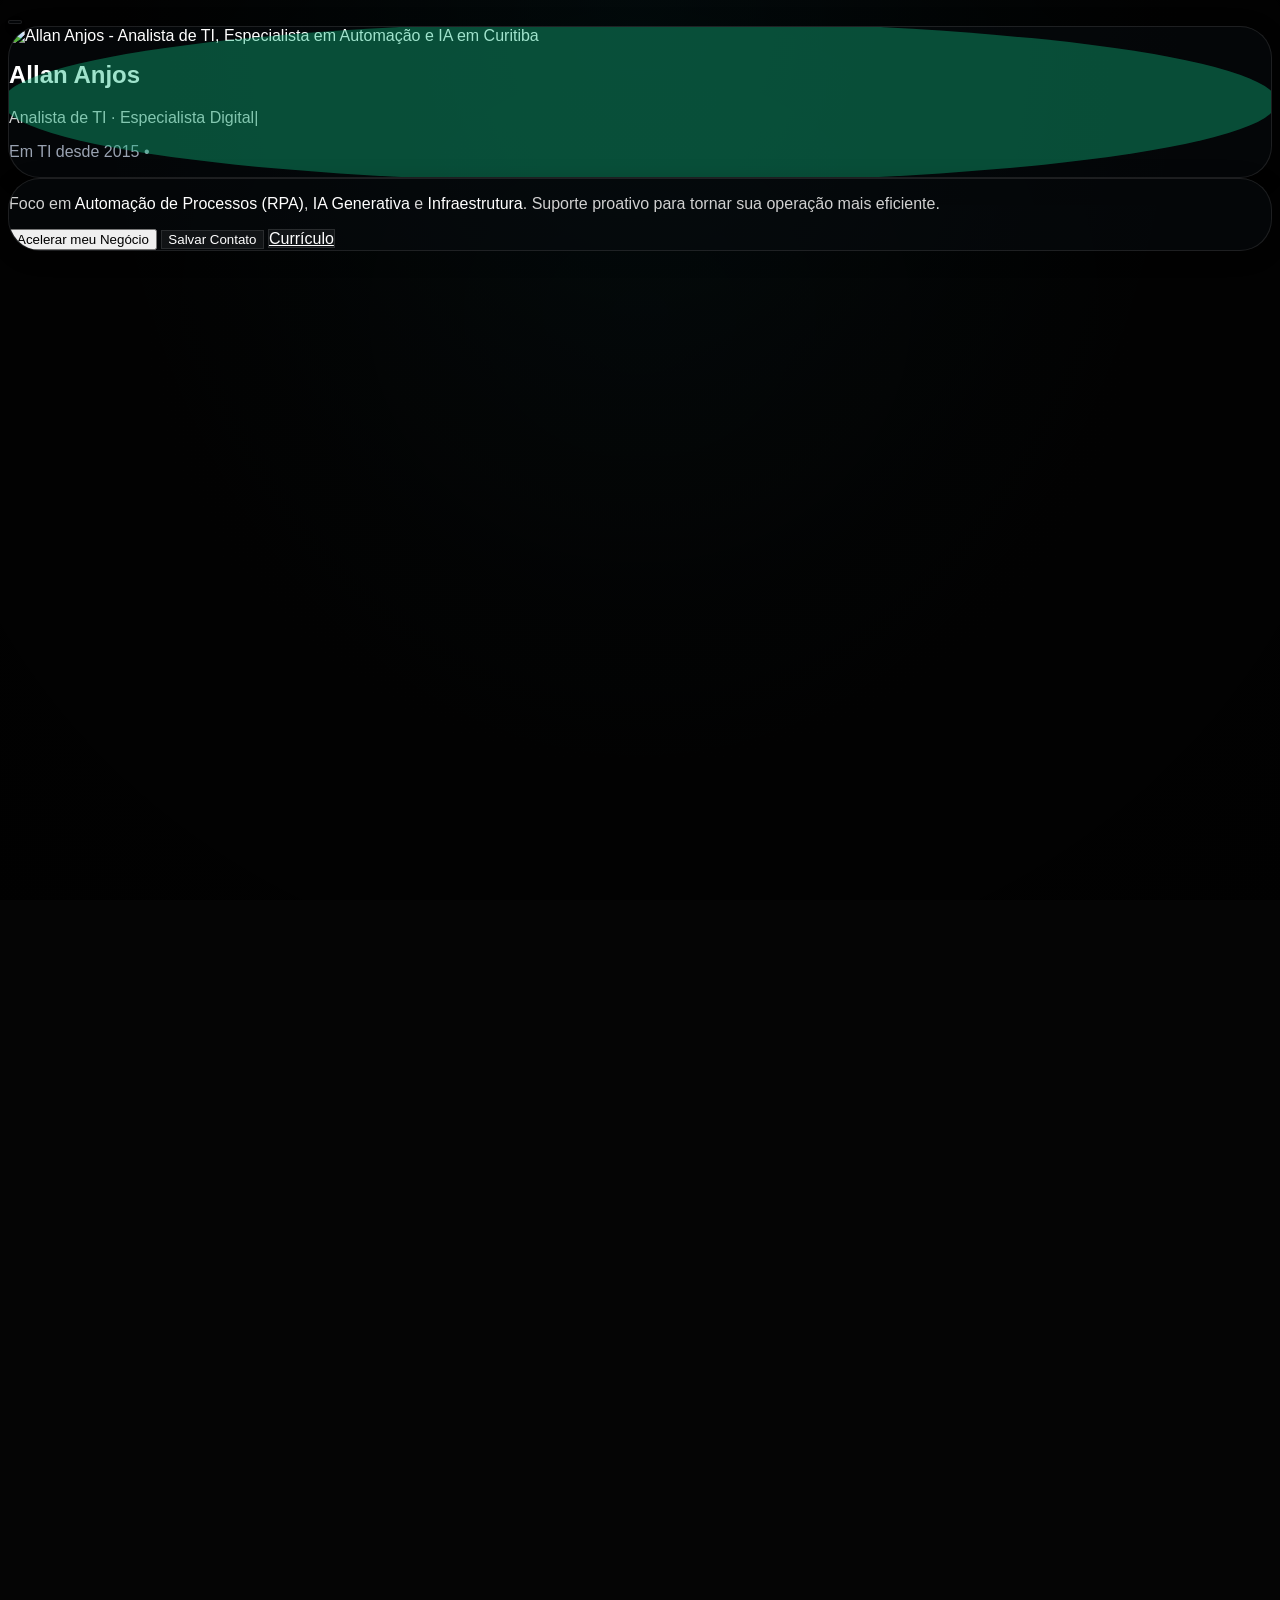
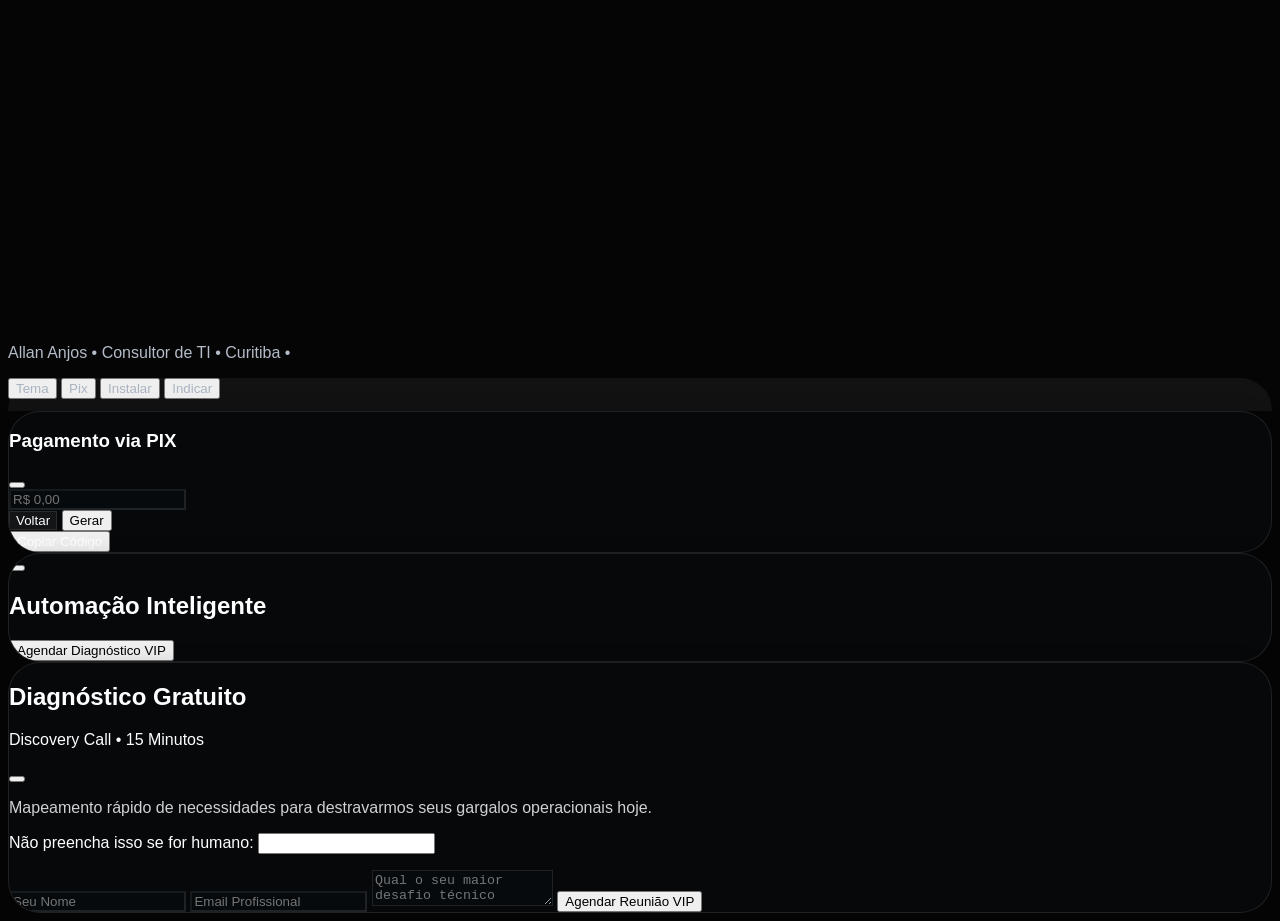
==== index.html @ 34adfe34 "Add files via upload" ====
<!DOCTYPE html>
<html lang="pt-BR">

<head>
    <meta charset="utf-8" />
    <meta name="viewport" content="width=device-width, initial-scale=1.0, maximum-scale=1.0, user-scalable=no, viewport-fit=cover" />
    <meta name="description" content="Allan Anjos, Analista de TI e Especialista em Automação de Processos (RPA), IA Generativa e Infraestrutura em Curitiba e São José dos Pinhais. Ajudo empresas a eliminarem gargalos operacionais e reduzirem custos com robôs e processos inteligentes. Atendimento na região e remoto para todo o Brasil.">
    <meta name="author" content="Allan Anjos">
    <meta name="keywords" content="Allan Anjos, Allan Anjos TI, Allan Anjos Curitiba, Allan Anjos Automação, Allan Anjos n8n, Analista de TI Curitiba, Consultor de Automação, Especialista em Automação, Especialista n8n, n8n Brasil, Automação de Processos, RPA, Make, Inteligência Artificial, Agentes de IA, ChatGPT para empresas, Consultoria TI Curitiba, TI São José dos Pinhais, Automação Curitiba e Região, Integração de APIs, Freelancer Automação, Suporte Técnico Curitiba, Helpdesk Curitiba, Cibersegurança Curitiba">
    <meta name="robots" content="index, follow, max-image-preview:large, max-snippet:-1">
    <link rel="canonical" href="https://allananjos.dev.br/">

    <!-- Schema Markup (unificado via @graph) para o Google entender exatamente quem você é, com todas as variações do nome -->
    <script type="application/ld+json">
    {
      "@context": "https://schema.org",
      "@graph": [
        {
          "@type": "Person",
          "@id": "https://allananjos.dev.br/#pessoa",
          "name": "Allan Anjos",
          "alternateName": ["Allan Anjos TI"],
          "url": "https://allananjos.dev.br/",
          "image": "https://allananjos.dev.br/assets/img/allan-foto-320.webp",
          "jobTitle": "Analista de TI e Especialista em Automação (RPA) e IA Generativa",
          "description": "Analista de TI com foco em automação de processos (RPA), IA generativa, infraestrutura e cibersegurança. Atua em Curitiba, São José dos Pinhais e remotamente para todo o Brasil.",
          "telephone": "+5541988875184",
          "address": {
            "@type": "PostalAddress",
            "addressLocality": "Curitiba",
            "addressRegion": "PR",
            "addressCountry": "BR"
          },
          "sameAs": [
            "https://www.linkedin.com/in/allanfelipe-ti"
          ],
          "knowsAbout": [
            "Automação de Processos", "RPA", "n8n", "Make", "Zapier", "Playwright",
            "Integração de APIs", "Inteligência Artificial Generativa", "Agentes de IA",
            "Automação de Infraestrutura", "Cloud Security", "Cibersegurança",
            "Modernização de TI", "Supabase", "Microsoft 365", "Docker", "Linux"
          ],
          "worksFor": { "@id": "https://allananjos.dev.br/#servico" }
        },
        {
          "@type": "ProfessionalService",
          "@id": "https://allananjos.dev.br/#servico",
          "name": "Allan Anjos | Especialista em Automação e IA",
          "image": "https://allananjos.dev.br/assets/img/allan-foto-320.webp",
          "url": "https://allananjos.dev.br/",
          "address": {
            "@type": "PostalAddress",
            "addressLocality": "Curitiba",
            "addressRegion": "PR",
            "addressCountry": "BR"
          },
          "areaServed": [
            "Curitiba",
            "São José dos Pinhais",
            "Região Metropolitana de Curitiba",
            "Brasil"
          ],
          "sameAs": [
            "https://www.linkedin.com/in/allanfelipe-ti"
          ],
          "founder": { "@id": "https://allananjos.dev.br/#pessoa" },
          "description": "Consultoria especializada em Automação de Processos (n8n, Make), RPA e Integração de IA Generativa. Atendimento focado em Curitiba, São José dos Pinhais e serviços remotos para todo o Brasil.",
          "knowsAbout": ["Automação de Processos", "RPA", "n8n", "Make", "Integração de APIs", "Inteligência Artificial Generativa", "Agentes de IA"]
        },
        {
          "@type": "WebSite",
          "@id": "https://allananjos.dev.br/#site",
          "url": "https://allananjos.dev.br/",
          "name": "Allan Anjos",
          "inLanguage": "pt-BR",
          "publisher": { "@id": "https://allananjos.dev.br/#pessoa" }
        },
        {
          "@type": "FAQPage",
          "@id": "https://allananjos.dev.br/#faq",
          "mainEntity": [
            {
              "@type": "Question",
              "name": "Quem é Allan Anjos?",
              "acceptedAnswer": {
                "@type": "Answer",
                "text": "Sou o Allan Anjos. Estou em TI desde 2015 e, nos últimos anos, migrei o foco para automação de processos (RPA) e IA generativa, sem largar a base sólida em infraestrutura e cibersegurança."
              }
            },
            {
              "@type": "Question",
              "name": "O que Allan Anjos faz na prática?",
              "acceptedAnswer": {
                "@type": "Answer",
                "text": "Mapeio gargalos operacionais e construo robôs e agentes de IA com n8n, Make, Zapier e Playwright que assumem tarefas repetitivas. Também cuido de infraestrutura (Linux, Windows, Docker) e segurança, com certificações em Analista SOC e Segurança em Linux pela IBSEC."
              }
            },
            {
              "@type": "Question",
              "name": "Onde Allan Anjos atende?",
              "acceptedAnswer": {
                "@type": "Answer",
                "text": "Atendo presencial e híbrido em Curitiba e São José dos Pinhais, e remoto para qualquer empresa no Brasil."
              }
            },
            {
              "@type": "Question",
              "name": "Como falar com Allan Anjos (TI)?",
              "acceptedAnswer": {
                "@type": "Answer",
                "text": "Pelo WhatsApp ou LinkedIn, ambos disponíveis em allananjos.dev.br."
              }
            }
          ]
        }
      ]
    }
    </script>

    <!-- Favicon -->
    <link rel="icon" type="image/x-icon" href="./icons/favicon.ico" sizes="any">
    <link rel="icon" type="image/png" sizes="32x32" href="./icons/favicon-32.png">
    <link rel="icon" type="image/png" sizes="16x16" href="./icons/favicon-16.png">
    <link rel="apple-touch-icon" sizes="180x180" href="./icons/apple-touch-icon.png">

    <!-- PWA & Mobile -->
    <link rel="manifest" href="./manifest.json">
    <meta name="theme-color" content="#06b6d4">
    <meta name="mobile-web-app-capable" content="yes">
    <meta name="apple-mobile-web-app-capable" content="yes">
    <meta name="apple-mobile-web-app-status-bar-style" content="black-translucent">
    <meta name="apple-mobile-web-app-title" content="Allan Anjos">

    <!-- Open Graph / Social Sharing -->
    <meta property="og:type" content="profile">
    <meta property="og:title" content="Allan Anjos | Analista de TI, Automação & IA Generativa">
    <meta property="og:description" content="Especialista em Automação (RPA), IA Generativa e Infraestrutura em Curitiba. Ajudo empresas a reduzirem custos operacionais com robôs e processos inteligentes.">
    <meta property="og:image" content="https://allananjos.dev.br/allan_foto.jpeg">
    <meta property="og:url" content="https://allananjos.dev.br">
    <meta property="og:locale" content="pt_BR">
    <meta property="og:site_name" content="Allan Anjos">
    <meta property="twitter:card" content="summary_large_image">
    <meta property="twitter:title" content="Allan Anjos | Automação & IA Generativa">
    <meta property="twitter:description" content="Especialista em Automação e Inteligência Artificial em Curitiba. Ajudo empresas a reduzirem custos operacionais com robôs.">
    <meta property="twitter:image" content="https://allananjos.dev.br/allan_foto.jpeg">

    <!-- Security -->
    <!-- Fallback do CSP para hosts sem headers. Sem frame-ancestors aqui:
         essa diretiva é ignorada em <meta> (só funciona como header HTTP,
         que o netlify.toml já envia) e gerava aviso no console.
         cloudflareinsights: beacon do Web Analytics do Cloudflare. -->
    <meta http-equiv="Content-Security-Policy" content="default-src 'self'; script-src 'self' 'unsafe-inline' https://static.cloudflareinsights.com; style-src 'self' 'unsafe-inline' https://fonts.googleapis.com; font-src 'self' https://fonts.gstatic.com; img-src 'self' data: https:; connect-src 'self' https://cloudflareinsights.com; base-uri 'self'; form-action 'self';">
    <meta name="referrer" content="strict-origin-when-cross-origin">

    <title>Allan Anjos | Analista de TI, Automação (RPA) & IA Generativa em Curitiba</title>

    <!-- Performance -->
    <link rel="preconnect" href="https://fonts.googleapis.com">
    <link rel="preconnect" href="https://fonts.gstatic.com" crossorigin>

    <!-- Fonts & Icons -->
    <link href="https://fonts.googleapis.com/css2?family=Montserrat:wght@400;600;700&family=Space+Grotesk:wght@500;700&display=swap" rel="stylesheet">
    <link rel="stylesheet" href="./assets/vendor/fontawesome/css/all.min.css">

    <!-- Styles (Tailwind pre-compiled at build time — no runtime CDN/JIT compiler in production) -->
    <link rel="stylesheet" href="./assets/css/tailwind.min.css">
    <link rel="stylesheet" href="./index.css?v=17">
    <!-- SEO / Open Graph -->
    <meta property="og:title" content="Allan Anjos | Consultoria em TI e Automação">
    <meta property="og:description" content="Especialista em infraestrutura de TI, cibersegurança e automação RPA. Transforme a tecnologia da sua empresa.">
    <meta property="og:type" content="website">
    <meta property="og:url" content="https://allananjos.dev.br">
    <meta property="og:image" content="https://allananjos.dev.br/assets/img/allan-foto-320.jpg">
    <meta name="twitter:card" content="summary_large_image">

    <!-- iOS Splash Screens -->
    <meta name="apple-mobile-web-app-capable" content="yes">
    <meta name="apple-mobile-web-app-status-bar-style" content="black-translucent">
    <link rel="apple-touch-icon" href="./icons/icon-192.png">
    <link rel="apple-touch-startup-image" href="./icons/icon-512.png">
    
</head>

<body class="min-h-screen w-full flex flex-col items-center justify-start relative bg-black font-sans text-gray-100 overflow-x-hidden transition-colors duration-500 py-8 px-4 md:py-20 animate-fade-in">

    <!-- ================================================================
         Abertura cinematográfica — sequência de frames dirigida por scroll.
         Camada nova: o conteúdo original do site segue intacto abaixo.
         O conteúdo interno é montado por cinematic.js.
         ================================================================ -->
    <section id="cinematic" aria-label="Apresentação cinematográfica"></section>

    <!-- Theme Toggle (Desktop) -->
    <!-- Theme Toggle (Floating) -->
    <button id="themeToggle" onclick="toggleTheme()" aria-label="Alternar Tema"
        class="hidden md:flex fixed top-6 right-6 z-[60] w-12 h-12 glass-card items-center justify-center hover:scale-110 active:scale-95 shadow-2xl">
        <i class="fas fa-moon text-xl" id="themeIcon"></i>
    </button>

    <!-- Audio removido -->

    <!-- Particles Background -->
    <div id="particles-js"></div>

    <!-- Background Atmospheric Gradients -->
    <div class="fixed inset-0 z-[-1]">
        <div class="absolute inset-0 bg-[#050505]"></div>
        <div class="absolute top-[-10%] left-[-10%] w-[50%] h-[50%] animate-float" style="background: radial-gradient(circle, rgba(6, 182, 212, 0.15) 0%, transparent 70%);"></div>
        <div class="absolute bottom-[-10%] right-[-10%] w-[50%] h-[50%] animate-float" style="background: radial-gradient(circle, rgba(147, 51, 234, 0.1) 0%, transparent 70%); animation-delay: -3s;"></div>
    </div>

    <!-- Main Bento Content -->
    <main class="w-full max-w-4xl z-10 space-y-4">
        
        <!-- Profile & Header -->
        <section class="grid grid-cols-1 md:grid-cols-12 gap-4">
            <div class="md:col-span-4 glass-card p-10 flex flex-col items-center justify-center space-y-6 animate-fade-in-up">
                <div class="relative profile-glow group" id="profilePhoto" style="cursor: pointer;">
                    <div class="flip-container w-32 h-32 md:w-40 md:h-40">
                        <div class="flip-inner">
                            <div class="flip-front">
                                <picture>
                                    <source srcset="./assets/img/allan-foto-320.webp" type="image/webp">
                                    <img src="./assets/img/allan-foto-320.jpg" width="320" height="320" fetchpriority="high" decoding="async" alt="Allan Anjos - Analista de TI, Especialista em Automação e IA em Curitiba" class="w-full h-full object-cover rounded-full border-2 border-white/10" onerror="this.onerror=null;this.src='data:image/svg+xml,%3Csvg%20xmlns%3D%22http%3A//www.w3.org/2000/svg%22%20width%3D%22160%22%20height%3D%22160%22%20viewBox%3D%220%200%20160%20160%22%3E%3Crect%20width%3D%22160%22%20height%3D%22160%22%20rx%3D%2280%22%20fill%3D%22%230a0a0a%22/%3E%3Ctext%20x%3D%2280%22%20y%3D%2280%22%20dy%3D%22.35em%22%20text-anchor%3D%22middle%22%20font-family%3D%22sans-serif%22%20font-size%3D%2264%22%20font-weight%3D%22700%22%20fill%3D%22%2322d3ee%22%3EAA%3C/text%3E%3C/svg%3E'">
                                </picture>
                            </div>
                            <div class="flip-back bg-white">
                                <div id="profileQRCode" class="p-2 flex items-center justify-center scale-95"></div>
                            </div>
                        </div>
                    </div>
                    <div class="status-dot absolute bottom-4 right-4 z-10 border-4 border-black"></div>
                </div>
                <div class="text-center space-y-1">
                    <h1 class="text-2xl md:text-3xl font-tech font-bold leading-none tracking-tighter text-theme-primary">Allan <span class="text-tech-500">Anjos</span></h1>
                    <div class="h-6 w-full flex justify-center">
                        <p class="text-sm md:text-base text-theme-secondary font-medium typing-text">Analista de TI · Especialista Digital</p>
                    </div>
                    <p class="text-xs text-gray-500 mt-2 font-medium">Em TI desde 2015 • <span class="currentYear"></span></p>
                </div>
            </div>

            <div class="md:col-span-8 glass-card p-10 flex flex-col items-center text-center md:items-start md:text-left justify-center space-y-6 animate-fade-in-up delay-100 w-full">
                <p class="text-theme-secondary text-sm md:text-lg leading-relaxed max-w-xl mx-auto md:mx-0">Foco em <span class="text-theme-primary font-semibold">Automação de Processos (RPA)</span>, <span class="text-theme-primary font-semibold">IA Generativa</span> e <span class="text-theme-primary font-semibold">Infraestrutura</span>. Suporte proativo para tornar sua operação mais eficiente.</p>
                <div class="pt-2 flex flex-col sm:flex-row items-center justify-center md:justify-start gap-3 w-full">
                    <button onclick="openConsultationModal()" class="w-full sm:w-auto bg-tech-500 text-black px-8 py-4 rounded-full text-sm font-bold flex items-center justify-center gap-3 group hover:bg-tech-400 transition-all shadow-[0_0_20px_rgba(6,182,212,0.4)]">
                        <i class="fas fa-bolt group-hover:scale-110 transition-transform"></i> Acelerar meu Negócio
                    </button>
                    <button onclick="downloadVCard()" class="w-full sm:w-auto glass-button px-8 py-4 rounded-full text-sm font-bold border border-theme-color hover:border-tech-500/50 hover:text-tech-400 transition-all text-theme-primary">Salvar Contato</button>
                    <a href="./curriculo.html" target="_blank" rel="noopener" class="w-full sm:w-auto glass-button px-8 py-4 rounded-full text-sm font-bold border border-theme-color hover:border-tech-500/50 hover:text-tech-400 transition-all text-theme-primary flex items-center justify-center gap-2"><i class="fas fa-file-lines"></i> Currículo</a>
                </div>
            </div>
        </section>

        <!-- Trust & Technologies Banner -->
        <section class="glass-card p-4 md:p-6 flex flex-col md:flex-row items-center justify-between gap-6 scroll-reveal">
            <div class="text-center md:text-left min-w-max">
                <span class="text-[10px] uppercase tracking-[0.2em] text-gray-500 font-bold block mb-1">Tecnologias Dominadas</span>
                <span class="font-tech text-sm text-theme-primary">Automação & Infraestrutura</span>
            </div>
            <div class="flex flex-wrap justify-center md:justify-end gap-6 md:gap-8 text-gray-400 opacity-50">
                <i class="fas fa-project-diagram tech-icon-wiggle text-2xl md:text-3xl hover:text-[#EA4B71] hover:opacity-100 transition-all cursor-pointer" title="n8n (Workflows)" onclick="openTechModal('n8n')" onkeydown="if(event.key === 'Enter' || event.key === ' ') this.onclick()" role="button" tabindex="0"></i>
                <i class="fas fa-bolt tech-icon-pulse text-2xl md:text-3xl hover:text-[#A644FF] hover:opacity-100 transition-all cursor-pointer" title="Make (Integrações)" onclick="openTechModal('make')" onkeydown="if(event.key === 'Enter' || event.key === ' ') this.onclick()" role="button" tabindex="0"></i>
                <i class="fas fa-database tech-icon-float text-2xl md:text-3xl hover:text-[#3ECF8E] hover:opacity-100 transition-all cursor-pointer" title="Supabase" onclick="openTechModal('supabase')" onkeydown="if(event.key === 'Enter' || event.key === ' ') this.onclick()" role="button" tabindex="0"></i>
                <i class="fab fa-linux tech-icon-float text-2xl md:text-3xl hover:text-[#FCC624] hover:opacity-100 transition-all cursor-pointer" title="Servidores Linux" onclick="openTechModal('linux')" onkeydown="if(event.key === 'Enter' || event.key === ' ') this.onclick()" role="button" tabindex="0"></i>
                <i class="fab fa-windows tech-icon-wiggle text-2xl md:text-3xl hover:text-[#00A4EF] hover:opacity-100 transition-all cursor-pointer" title="Infraestrutura Windows" onclick="openTechModal('windows')" onkeydown="if(event.key === 'Enter' || event.key === ' ') this.onclick()" role="button" tabindex="0"></i>
                <i class="fab fa-microsoft tech-icon-pulse text-2xl md:text-3xl hover:text-[#D83B01] hover:opacity-100 transition-all cursor-pointer" title="Microsoft 365" onclick="openTechModal('microsoft365')" onkeydown="if(event.key === 'Enter' || event.key === ' ') this.onclick()" role="button" tabindex="0"></i>
            </div>
        </section>

        <!-- Certificações -->
        <section class="glass-card p-5 md:p-6 flex flex-col md:flex-row md:items-center gap-4 scroll-reveal">
            <div class="text-center md:text-left min-w-max">
                <span class="text-[10px] uppercase tracking-[0.2em] text-gray-500 font-bold block mb-1">Certificações</span>
                <span class="font-tech text-sm text-theme-primary">Cibersegurança &amp; Liderança</span>
            </div>
            <div class="flex flex-wrap justify-center md:justify-end gap-2 md:ml-auto">
                <a href="https://certs.ibsec.com.br/?cert_hash=dd97fa5cf41b55c9" target="_blank" rel="noopener" title="Verificar certificado" class="cert-badge"><i class="fas fa-shield-halved text-tech-400"></i> Analista SOC · IBSEC</a>
                <a href="https://certs.ibsec.com.br/?cert_hash=fe01ff892d15f840" target="_blank" rel="noopener" title="Verificar certificado" class="cert-badge"><i class="fab fa-linux text-tech-400"></i> Segurança em Linux · IBSEC</a>
                <a href="https://certs.ibsec.com.br/?cert_hash=7fadbfab9d45fb38" target="_blank" rel="noopener" title="Verificar certificado" class="cert-badge"><i class="fas fa-user-shield text-tech-400"></i> Boas Práticas de Cibersegurança · IBSEC</a>
                <a href="https://conquerplus.com.br/certificates/44c0664e-6e47-4df5-bc8d-299bde288678" target="_blank" rel="noopener" title="Verificar certificado" class="cert-badge"><i class="fas fa-users text-tech-400"></i> Formação em Liderança · Conquer</a>
            </div>
        </section>

        <!-- Skill & Solutions -->
        <section class="grid grid-cols-1 md:grid-cols-2 gap-4">
            <div class="glass-card p-8 scroll-reveal">
                <div class="flex items-center justify-between mb-6">
                    <h2 class="font-tech font-bold text-xs uppercase tracking-[0.3em] text-tech-400">Competências-Chave</h2>
                    <i class="fas fa-chart-line text-tech-500/50"></i>
                </div>
                <div class="grid grid-cols-1 sm:grid-cols-2 gap-4">
                    <div class="p-4 rounded-2xl bg-theme-secondary border border-theme-color">
                        <span class="block text-xl font-tech font-bold text-theme-primary">RPA</span>
                        <span class="text-[9px] text-gray-500 uppercase font-bold tracking-tighter">Automação de Processos</span>
                    </div>
                    <div class="p-4 rounded-2xl bg-white/5 border border-white/5">
                        <span class="block text-xl font-tech font-bold text-tech-400">IA</span>
                        <span class="text-[9px] text-gray-500 uppercase font-bold tracking-tighter">IA Generativa</span>
                    </div>
                    <div class="p-4 rounded-2xl bg-theme-secondary border border-theme-color">
                        <span class="block text-xl font-tech font-bold text-theme-primary">Docker</span>
                        <span class="text-[9px] text-gray-500 uppercase font-bold tracking-tighter">Infra & Monitoramento</span>
                    </div>
                    <div class="p-4 rounded-2xl bg-white/5 border border-white/5">
                        <span class="block text-xl font-tech font-bold text-tech-400">24/7</span>
                        <span class="text-[9px] text-gray-500 uppercase font-bold tracking-tighter">Mentalidade de Suporte</span>
                    </div>
                </div>
                <div class="mt-6 flex flex-wrap gap-2">
                    <span class="tech-badge">Método Proativo</span>
                    <span class="tech-badge">Foco em Eficiência</span>
                </div>
            </div>

            <div class="glass-card p-8 scroll-reveal relative group overflow-hidden flex flex-col justify-between">
                <div>
                    <div class="flex items-center justify-between mb-6">
                        <h2 class="font-tech font-bold text-xs uppercase tracking-[0.3em] text-tech-500">Soluções</h2>
                        <div id="carousel-dots-bento" class="flex gap-1.5">
                            <span class="w-4 h-1.5 rounded-full bg-tech-500 transition-all carousel-dot" data-slide="0"></span>
                            <span class="w-1.5 h-1.5 rounded-full bg-theme-secondary transition-all carousel-dot border border-theme-color" data-slide="1"></span>
                            <span class="w-1.5 h-1.5 rounded-full bg-theme-secondary transition-all carousel-dot border border-theme-color" data-slide="2"></span>
                            <span class="w-1.5 h-1.5 rounded-full bg-theme-secondary transition-all carousel-dot border border-theme-color" data-slide="3"></span>
                            <span class="w-1.5 h-1.5 rounded-full bg-theme-secondary transition-all carousel-dot border border-theme-color" data-slide="4"></span>
                        </div>
                    </div>
                    <div class="relative h-24 overflow-hidden">
                        <div id="bento-carousel" class="flex transition-transform duration-700 h-full">
                            <div class="min-w-full flex items-start gap-4">
                                <div class="p-3 bg-tech-500/10 rounded-2xl text-tech-500"><i class="fas fa-fingerprint text-2xl"></i></div>
                                <div><h4 class="font-bold text-base">Segurança Proativa</h4><p class="text-xs text-gray-400 mt-1">Auditoria em tempo real.</p></div>
                            </div>
                            <div class="min-w-full flex items-start gap-4">
                                <div class="p-3 bg-blue-500/10 rounded-2xl text-blue-500"><i class="fas fa-microchip text-2xl"></i></div>
                                <div><h4 class="font-bold text-base">Modernização de Legado</h4><p class="text-xs text-gray-400 mt-1">Sistemas antigos em ágeis.</p></div>
                            </div>
                            <div class="min-w-full flex items-start gap-4">
                                <div class="p-3 bg-emerald-500/10 rounded-2xl text-emerald-500"><i class="fas fa-server text-2xl"></i></div>
                                <div><h4 class="font-bold text-base">Infraestrutura High-End</h4><p class="text-xs text-gray-400 mt-1">Alta disponibilidade constante.</p></div>
                            </div>
                            <div class="min-w-full flex items-start gap-4">
                                <div class="p-3 bg-orange-500/10 rounded-2xl text-orange-400"><i class="fas fa-cloud-upload-alt text-2xl"></i></div>
                                <div><h4 class="font-bold text-base">Migração Cloud</h4><p class="text-xs text-gray-400 mt-1">On-premise para Nuvem sem fricção.</p></div>
                            </div>
                            <div class="min-w-full flex items-start gap-4">
                                <div class="p-3 bg-purple-500/10 rounded-2xl text-purple-400"><i class="fas fa-robot text-2xl"></i></div>
                                <div><h4 class="font-bold text-base">Agentes de IA & Bots</h4><p class="text-xs text-gray-400 mt-1">Automação de Chatbots e integração WhatsApp.</p></div>
                            </div>
                        </div>
                    </div>
                </div>

                <div class="mt-8 pt-6 border-t border-white/5">
                    <p class="text-[10px] uppercase tracking-[0.2em] text-gray-500 font-bold mb-3">Diferenciais da Entrega</p>
                    <ul class="space-y-3">
                        <li class="flex items-center gap-3 text-xs text-gray-300">
                            <i class="fas fa-check-circle text-tech-500 text-[10px] shadow-[0_0_10px_rgba(6,182,212,0.8)] rounded-full"></i> Consultoria vendor-agnostic
                        </li>
                        <li class="flex items-center gap-3 text-xs text-gray-300">
                            <i class="fas fa-check-circle text-tech-500 text-[10px] shadow-[0_0_10px_rgba(6,182,212,0.8)] rounded-full"></i> Foco em Escalonamento e ROI
                        </li>
                    </ul>
                </div>
            </div>
        </section>

        <!-- Serviços Personalizados -->
        <section class="space-y-4 scroll-reveal">
            <div class="flex items-center justify-between px-2">
                <h2 class="font-tech font-bold text-xs uppercase tracking-[0.3em] text-tech-400">Serviços Personalizados</h2>
                <i class="fas fa-briefcase text-tech-500/50"></i>
            </div>
            <div class="grid grid-cols-1 md:grid-cols-3 gap-4">

                <!-- Card 1 -->
                <button onclick="openServiceModal('automacao');" class="text-left w-full glass-card p-7 flex flex-col gap-4 group active:scale-[0.98]">
                    <div class="flex items-center justify-between">
                        <div class="p-3 rounded-2xl bg-purple-500/10 text-purple-400 group-hover:scale-110 transition-all"><i class="fas fa-robot text-2xl"></i></div>
                    </div>
                    <div>
                        <h4 class="font-bold text-base text-theme-primary">Automação Inteligente</h4>
                        <p class="text-xs text-theme-secondary mt-2 leading-relaxed">Robôs e agentes de IA no WhatsApp que qualificam leads e alimentam seu CRM 24/7.</p>
                    </div>
                    <div class="flex flex-wrap gap-2 mt-auto pt-2">
                        <span class="tech-badge">n8n</span>
                        <span class="tech-badge">IA</span>
                    </div>
                </button>

                <!-- Card 2 -->
                <button onclick="openServiceModal('otimizacao');" class="text-left w-full glass-card p-7 flex flex-col gap-4 group active:scale-[0.98]">
                    <div class="flex items-center justify-between">
                        <div class="p-3 rounded-2xl bg-yellow-500/10 text-yellow-400 group-hover:scale-110 transition-all"><i class="fas fa-bolt text-2xl"></i></div>
                    </div>
                    <div>
                        <h4 class="font-bold text-base text-theme-primary">Otimização de Processos (IA)</h4>
                        <p class="text-xs text-theme-secondary mt-2 leading-relaxed">Fluxos inteligentes que substituem rotinas lentas e repetitivas em diversas áreas da empresa.</p>
                    </div>
                    <div class="flex flex-wrap gap-2 mt-auto pt-2">
                        <span class="tech-badge">Automação</span>
                        <span class="tech-badge">BPO</span>
                    </div>
                </button>

                <!-- Card 3 -->
                <button onclick="openServiceModal('assistentes');" class="text-left w-full glass-card p-7 flex flex-col gap-4 group active:scale-[0.98]">
                    <div class="flex items-center justify-between">
                        <div class="p-3 rounded-2xl bg-pink-500/10 text-pink-400 group-hover:scale-110 transition-all"><i class="fas fa-headset text-2xl"></i></div>
                    </div>
                    <div>
                        <h4 class="font-bold text-base text-theme-primary">Assistentes Virtuais</h4>
                        <p class="text-xs text-theme-secondary mt-2 leading-relaxed">IAs treinadas com os dados da sua empresa para auxiliar sua equipe internamente.</p>
                    </div>
                    <div class="flex flex-wrap gap-2 mt-auto pt-2">
                        <span class="tech-badge">ChatGPT</span>
                        <span class="tech-badge">RAG</span>
                    </div>
                </button>

                <!-- Card 4 -->
                <button onclick="openServiceModal('agentes');" class="text-left w-full glass-card p-7 flex flex-col gap-4 group active:scale-[0.98]">
                    <div class="flex items-center justify-between">
                        <div class="p-3 rounded-2xl bg-indigo-500/10 text-indigo-400 group-hover:scale-110 transition-all"><i class="fas fa-brain text-2xl"></i></div>
                    </div>
                    <div>
                        <h4 class="font-bold text-base text-theme-primary">Agentes Autônomos</h4>
                        <p class="text-xs text-theme-secondary mt-2 leading-relaxed">Delegue análises complexas e tomada de decisão para agentes de inteligência artificial específicos.</p>
                    </div>
                    <div class="flex flex-wrap gap-2 mt-auto pt-2">
                        <span class="tech-badge">Machine Learning</span>
                        <span class="tech-badge">APIs</span>
                    </div>
                </button>

                <!-- Card 5 -->
                <button onclick="openServiceModal('infra');" class="text-left w-full glass-card p-7 flex flex-col gap-4 group active:scale-[0.98]">
                    <div class="flex items-center justify-between">
                        <div class="p-3 rounded-2xl bg-orange-500/10 text-orange-400 group-hover:scale-110 transition-all"><i class="fas fa-server text-2xl"></i></div>
                    </div>
                    <div>
                        <h4 class="font-bold text-base text-theme-primary">Infraestrutura & Nuvem</h4>
                        <p class="text-xs text-theme-secondary mt-2 leading-relaxed">Migração segura, alta disponibilidade e modernização de infraestrutura legada.</p>
                    </div>
                    <div class="flex flex-wrap gap-2 mt-auto pt-2">
                        <span class="tech-badge">Cloud</span>
                        <span class="tech-badge">Linux</span>
                    </div>
                </button>

                <!-- Card 6 -->
                <button onclick="openServiceModal('seguranca');" class="text-left w-full glass-card p-7 flex flex-col gap-4 group active:scale-[0.98]">
                    <div class="flex items-center justify-between">
                        <div class="p-3 rounded-2xl bg-emerald-500/10 text-emerald-400 group-hover:scale-110 transition-all"><i class="fas fa-shield-halved text-2xl"></i></div>
                    </div>
                    <div>
                        <h4 class="font-bold text-base text-theme-primary">Segurança & Gestão</h4>
                        <p class="text-xs text-theme-secondary mt-2 leading-relaxed">Auditorias, proteção contra vazamentos e centralização de dados com máxima confiança.</p>
                    </div>
                    <div class="flex flex-wrap gap-2 mt-auto pt-2">
                        <span class="tech-badge">Cibersegurança</span>
                        <span class="tech-badge">Supabase</span>
                    </div>
                </button>

            </div>
        </section>

        <!-- Exploded View — estação de trabalho desmontada pela rolagem.
             Conteúdo animado por exploded.js. -->
        <section id="exploded" aria-label="Camadas de uma operação de TI">
            <div class="exp-copy opacity-0">
                <p class="exp-eyebrow">Como eu trabalho</p>
                <h2 class="exp-title">Cada camada da sua operação, otimizada.</h2>
                <p class="exp-hint">Do servidor de nuvem, passando pela segurança, até o robô de WhatsApp que fecha as suas vendas. (Continue rolando)</p>
            </div>
        </section>

        <!-- Simulador de Orçamento -->
        <section class="glass-card p-6 md:p-10 space-y-8 scroll-reveal mb-8" id="simulador">
            <div class="flex items-center justify-between">
                <h2 class="font-tech font-bold text-xs uppercase tracking-[0.3em] text-tech-400">Simulador de Investimento</h2>
                <i class="fas fa-calculator text-tech-500/50"></i>
            </div>
            
            <p class="text-sm text-theme-secondary mb-6 leading-relaxed">Selecione como você prefere estruturar seu projeto e veja uma estimativa em tempo real baseada nos valores de mercado.</p>

            <!-- Toggle: Modelo de Cobrança -->
            <div class="flex flex-col sm:flex-row gap-2 mb-8 bg-black/40 p-1.5 rounded-xl border border-white/10 w-full sm:w-fit">
                <button id="calcTypeProject" class="calc-tab active flex-1 text-xs font-bold py-2 px-4 rounded-lg transition-all text-white bg-tech-500/20 border border-tech-500/50 shadow-[0_0_15px_rgba(6,182,212,0.2)]">Projeto Fechado</button>
                <button id="calcTypeHour" class="calc-tab flex-1 text-xs font-bold py-2 px-4 rounded-lg transition-all text-gray-400 hover:text-white">Por Hora</button>
                <button id="calcTypeStack" class="calc-tab flex-1 text-xs font-bold py-2 px-4 rounded-lg transition-all text-gray-400 hover:text-white">Por Stack (Mensal)</button>
            </div>

            <!-- View: Projeto Fechado — opções injetadas por js/calculator.js a partir de PRICING -->
            <div id="viewProject" class="calc-view space-y-6">
                <div>
                    <label class="block text-xs font-bold text-theme-primary mb-3">Complexidade da Solução</label>
                    <div id="projOptions" class="grid grid-cols-1 md:grid-cols-3 gap-3"></div>
                </div>

                <div>
                    <label class="block text-xs font-bold text-theme-primary mb-3">Opcionais (marque quantos quiser)</label>
                    <div id="projAddons" class="space-y-2"></div>
                </div>

                <div>
                    <label class="block text-xs font-bold text-theme-primary mb-3">Prazo de Entrega</label>
                    <div id="projUrgency" class="grid grid-cols-1 md:grid-cols-3 gap-3"></div>
                </div>
            </div>

            <!-- View: Por Hora -->
            <div id="viewHour" class="calc-view hidden space-y-6">
                <div>
                    <label class="text-xs font-bold text-theme-primary mb-2 flex justify-between">
                        <span>Horas Estimadas</span>
                        <span id="hourValueDisplay" class="text-tech-400 font-bold">10h</span>
                    </label>
                    <input type="range" id="hourSlider" min="5" max="160" step="5" value="10"
                           aria-label="Horas estimadas"
                           class="w-full h-2 bg-gray-700 rounded-lg appearance-none cursor-pointer accent-tech-500 outline-none">
                    <p id="hourRateHint" class="text-[10px] text-gray-500 mt-2"></p>
                </div>
            </div>

            <!-- View: Por Stack -->
            <div id="viewStack" class="calc-view hidden space-y-6">
                <p class="text-xs text-gray-400 leading-relaxed">Neste formato, você assina um pacote mensal de horas garantidas ou manutenção contínua das suas ferramentas, garantindo que o seu sistema nunca pare.</p>
                <div id="stackOptions" class="grid grid-cols-1 md:grid-cols-2 gap-3"></div>
            </div>

            <!-- Total, detalhamento e CTA -->
            <div class="mt-8 pt-8 border-t border-white/10 space-y-6">
                <div>
                    <span class="text-[10px] uppercase tracking-widest text-gray-500 font-bold block mb-3">Composição do investimento</span>
                    <ul id="calcBreakdown" class="space-y-2"></ul>
                </div>

                <div class="flex flex-col md:flex-row md:items-end justify-between gap-6">
                    <div class="min-w-0">
                        <span class="text-[10px] uppercase tracking-widest text-gray-500 font-bold block mb-1">Estimativa</span>
                        <div class="flex items-baseline gap-2 flex-wrap">
                            <span class="text-lg text-gray-400 font-medium">R$</span>
                            <span id="calcTotal" class="text-4xl font-bold text-transparent bg-clip-text bg-gradient-to-r from-tech-400 to-tech-600" style="font-feature-settings: 'tnum';">0</span>
                            <span id="calcSuffix" class="text-base text-gray-400 font-medium"></span>
                        </div>
                        <span id="calcTotalMax" class="text-xs text-gray-400 font-medium block mt-1"></span>
                        <p class="text-[10px] text-gray-500 mt-3 leading-relaxed max-w-sm">Estimativa inicial para orientar a conversa. O valor final é definido após o diagnóstico do seu processo.</p>
                    </div>

                    <button onclick="window.calculatorModule &amp;&amp; window.calculatorModule.sendToWhatsApp()"
                            class="xl-button w-full md:w-auto bg-tech-500 text-black font-bold py-4 px-8 rounded-xl hover:bg-tech-400 transition-all shadow-[0_0_20px_rgba(6,182,212,0.2)] flex items-center justify-center gap-2 shrink-0 self-stretch md:self-end">
                        <i class="fab fa-whatsapp text-lg"></i>
                        Enviar simulação no WhatsApp
                    </button>
                </div>
            </div>
        </section>

        <!-- Sobre / FAQ (conteúdo visível para reforçar variações de busca) -->
        <section class="glass-card p-8 space-y-6 scroll-reveal">
            <div class="flex items-center justify-between">
                <h2 class="font-tech font-bold text-xs uppercase tracking-[0.3em] text-tech-400">Sobre Allan Anjos</h2>
                <i class="fas fa-circle-question text-tech-500/50"></i>
            </div>
            <div class="space-y-5 text-sm text-theme-secondary leading-relaxed">
                <div>
                    <h4 class="font-bold text-theme-primary mb-1">Quem sou eu?</h4>
                    <p>Sou o Allan Anjos. Estou em TI desde 2015 e, nos últimos anos, migrei o foco para automação de processos (RPA) e IA generativa, sem largar a base sólida que construí em infraestrutura e cibersegurança, no suporte técnico e no Exército Brasileiro.</p>
                </div>
                <div>
                    <h4 class="font-bold text-theme-primary mb-1">O que eu faço na prática?</h4>
                    <p>Mapeio gargalos operacionais e construo robôs e agentes de IA com n8n, Make, Zapier e Playwright que assumem tarefas repetitivas, do atendimento no WhatsApp à alimentação do CRM. Também cuido de infraestrutura (Linux, Windows, Docker) e segurança, com certificações em Analista SOC e Segurança em Linux pela IBSEC.</p>
                </div>
                <div>
                    <h4 class="font-bold text-theme-primary mb-1">Onde eu atendo?</h4>
                    <p>Presencial e híbrido em Curitiba e São José dos Pinhais, e remoto para qualquer empresa no Brasil. A maior parte dos meus projetos de automação roda 100% à distância.</p>
                </div>
                <div>
                    <h4 class="font-bold text-theme-primary mb-1">Como falar comigo?</h4>
                    <p>O mais rápido é pelo WhatsApp ou pode também preencher um formulário através do botão "Acelerar meu Negócio" no topo da página. Também dá pra me chamar no LinkedIn.</p>
                </div>
            </div>
        </section>

        <!-- Actions -->
        <section class="grid grid-cols-2 md:grid-cols-4 gap-4 scroll-reveal">
            <a href="https://wa.me/5541988875184?text=Ol%C3%A1%20Allan!%20Vim%20pelo%20seu%20site%20e%20gostaria%20de%20conversar%20sobre%20um%20projeto." target="_blank" rel="noopener" class="glass-card p-6 flex flex-col items-center justify-center gap-3 group active:scale-95">
                <div class="p-4 rounded-2xl bg-green-500/10 text-green-500 group-hover:scale-110 group-hover:bg-green-500/20 transition-all"><i class="fab fa-whatsapp text-3xl"></i></div>
                <span class="text-[10px] font-bold uppercase tracking-[0.2em] text-theme-muted group-hover:text-theme-primary transition-colors">WhatsApp</span>
            </a>
            <a href="https://www.linkedin.com/in/allanfelipe-ti" target="_blank" rel="noopener" class="glass-card p-6 flex flex-col items-center justify-center gap-3 group active:scale-95">
                <div class="p-4 rounded-2xl bg-blue-600/10 text-blue-400 group-hover:scale-110 group-hover:bg-blue-600/20 transition-all"><i class="fab fa-linkedin-in text-3xl"></i></div>
                <span class="text-[10px] font-bold uppercase tracking-[0.2em] text-theme-muted group-hover:text-theme-primary transition-colors">LinkedIn</span>
            </a>
            <button onclick="openPixModal()" class="glass-card p-6 flex flex-col items-center justify-center gap-3 group active:scale-95">
                <div class="p-4 rounded-2xl bg-tech-500/10 text-tech-400 group-hover:scale-110 group-hover:bg-tech-500/20 transition-all"><i class="fab fa-pix text-3xl"></i></div>
                <span class="text-[10px] font-bold uppercase tracking-[0.2em] text-theme-muted group-hover:text-theme-primary transition-colors">Pix</span>
            </button>
            <button onclick="shareProfile()" class="glass-card p-6 flex flex-col items-center justify-center gap-3 group active:scale-95">
                <div class="p-4 rounded-2xl bg-theme-secondary text-theme-secondary group-hover:scale-110 border border-theme-color transition-all"><i class="fas fa-share-alt text-3xl"></i></div>
                <span class="text-[10px] font-bold uppercase tracking-[0.2em] text-theme-muted group-hover:text-theme-primary transition-colors">Indicar</span>
            </button>
        </section>

        <footer class="pt-12 pb-24 text-center opacity-60">
            <p class="text-[10px] text-gray-400 tracking-[0.4em] uppercase">Allan Anjos • Consultor de TI • Curitiba • <span class="currentYear"></span></p>
        </footer>
    </main>

    <!-- Bottom Navigation (Mobile) -->
    <nav class="md:hidden fixed bottom-6 left-6 right-6 z-50 glass-nav px-4 py-3 flex items-center justify-around border border-white/10 shadow-2xl rounded-[2.5rem]">
        <button onclick="toggleTheme()" class="flex flex-col items-center gap-1 text-theme-muted hover:text-tech-400 transition-colors">
            <i class="fas fa-moon text-xl" id="themeIconMobile"></i>
            <span class="text-[8px] font-bold uppercase tracking-wider">Tema</span>
        </button>
    <!-- Botão de som removido do menu mobile -->
        <button onclick="openPixModal()" class="flex flex-col items-center gap-1 text-theme-muted hover:text-tech-400 transition-colors">
            <i class="fas fa-qrcode text-xl"></i>
            <span class="text-[8px] font-bold uppercase tracking-wider">Pix</span>
        </button>
        <a href="https://wa.me/5541988875184?text=Ol%C3%A1%20Allan!%20Vim%20pelo%20seu%20site%20e%20gostaria%20de%20conversar%20sobre%20um%20projeto." target="_blank" rel="noopener" aria-label="Falar no WhatsApp" class="w-14 h-14 bg-green-500 rounded-full flex items-center justify-center text-white shadow-[0_0_20px_rgba(34,197,94,0.4)] -mt-10 transform active:scale-90 transition-all">
            <i class="fab fa-whatsapp text-2xl"></i>
        </a>
        <button id="installAppBtn" onclick="installPWA()" class="hidden flex flex-col items-center gap-1 text-theme-muted hover:text-tech-400 transition-colors">
            <i class="fas fa-download text-xl"></i>
            <span class="text-[8px] font-bold uppercase tracking-wider">Instalar</span>
        </button>
        <button onclick="shareProfile()" class="flex flex-col items-center gap-1 text-theme-muted hover:text-tech-400 transition-colors">
            <i class="fas fa-share-alt text-xl"></i>
            <span class="text-[8px] font-bold uppercase tracking-wider">Indicar</span>
        </button>
    </nav>

    <!-- Modals -->
    <div id="pixModal" class="fixed inset-0 z-[100] flex items-center justify-center p-4 opacity-0 pointer-events-none transition-all duration-300">
        <div class="absolute inset-0 bg-black/80 backdrop-blur-xl" onclick="closePixModal()"></div>
        <div class="relative w-full max-w-sm glass-card p-8 border border-theme-color transform scale-95 transition-all text-center max-h-[80vh] overflow-y-auto modal-scroll mb-4">
            <div class="flex justify-between items-center mb-6">
                <h3 class="text-xl font-bold text-theme-primary">Pagamento via PIX</h3>
                <button onclick="closePixModal()" class="text-theme-muted hover:text-theme-primary transition-colors p-2" aria-label="Fechar modal"><i class="fas fa-times text-xl"></i></button>
            </div>
            <input type="text" id="pixValue" placeholder="R$ 0,00" oninput="this.value = formatCurrency(this.value)"
                   class="w-full bg-theme-secondary border border-theme-color rounded-2xl px-4 py-5 text-theme-primary text-center text-3xl font-bold focus:border-tech-500 mb-6 focus:outline-none">
            <div id="qrCodeSection" class="hidden mb-6 flex justify-center bg-white p-4 rounded-3xl"><div id="qrcode"></div></div>
            <div id="pixPayloadSection" class="hidden mb-4"><code id="pixPayload" class="block bg-black/40 p-4 rounded-xl text-[9px] break-all text-tech-400"></code></div>
            <div class="grid grid-cols-2 gap-4">
                <button onclick="closePixModal()" class="glass-button py-4 rounded-2xl font-bold text-theme-primary">Voltar</button>
                <button onclick="generatePix()" class="bg-tech-500 text-black py-4 rounded-2xl font-bold shadow-lg">Gerar</button>
            </div>
            <button id="copyPixButton" onclick="copyPixPayload()" class="hidden w-full mt-4 bg-emerald-600 py-4 rounded-2xl font-bold text-sm text-theme-primary">Copiar Código</button>
        </div>
    </div>

    <div id="serviceModal" class="fixed inset-0 z-[100] hidden flex items-center justify-center p-4 opacity-0 pointer-events-none transition-all duration-300">
        <div class="absolute inset-0 bg-black/80 backdrop-blur-xl" onclick="closeServiceModal()"></div>
        <div class="relative w-full max-w-lg glass-card p-8 md:p-10 border border-theme-color transform scale-95 transition-all max-h-[80vh] overflow-y-auto modal-scroll mb-4">
            <div class="flex justify-between items-start mb-6">
                <div id="serviceModalIcon" class="p-4 rounded-2xl bg-purple-500/10 text-purple-400 mb-4 inline-block"><i class="fas fa-robot text-3xl"></i></div>
                <button onclick="closeServiceModal()" class="text-theme-muted hover:text-theme-primary transition-colors p-2" aria-label="Fechar modal"><i class="fas fa-times text-xl"></i></button>
            </div>
            <h2 id="serviceModalTitle" class="text-2xl font-bold mb-4 text-theme-primary">Automação Inteligente</h2>
            <div id="serviceModalMockup" class="mb-6 rounded-2xl bg-black/20 border border-theme-color overflow-hidden">
                <!-- Flow mockup injected via JS -->
            </div>
            <div id="serviceModalContent" class="text-theme-secondary text-sm leading-relaxed mb-8">
                <!-- Content injected via JS -->
            </div>
            <button onclick="openConsultationFromService()" class="w-full xl-button bg-tech-500 text-black font-bold py-4 rounded-xl hover:bg-tech-400 transition-all shadow-[0_0_20px_rgba(6,182,212,0.3)] mb-4">
                Agendar Diagnóstico VIP <i class="fas fa-arrow-right ml-2"></i>
            </button>
        </div>
    </div>

    <div id="consultationModal" class="fixed inset-0 z-[100] hidden flex items-center justify-center p-4">
        <div class="absolute inset-0 bg-black/80 backdrop-blur-xl" onclick="closeConsultationModal()"></div>
        <div class="relative w-full max-w-lg glass-card p-10 border border-theme-color max-h-[80vh] overflow-y-auto modal-scroll mb-4">
            <div class="flex justify-between items-start mb-6">
                <div>
                    <h2 class="text-2xl font-bold mb-1 text-theme-primary">Diagnóstico Gratuito</h2>
                    <p class="text-tech-400 text-xs font-bold uppercase tracking-wider mb-2">Discovery Call • 15 Minutos</p>
                </div>
                <button onclick="closeConsultationModal()" class="text-theme-muted hover:text-theme-primary transition-colors p-2" aria-label="Fechar modal"><i class="fas fa-times text-xl"></i></button>
            </div>
            <p class="text-theme-secondary text-sm mb-6">Mapeamento rápido de necessidades para destravarmos seus gargalos operacionais hoje.</p>
            <form name="agendamento" onsubmit="handleConsultationSubmit(event)" data-netlify="true" netlify-honeypot="bot-field" class="space-y-4">
                <input type="hidden" name="form-name" value="agendamento">
                <p class="hidden">
                    <label>Não preencha isso se for humano: <input name="bot-field"></label>
                </p>
                <input type="text" name="nome" placeholder="Seu Nome" required class="w-full bg-theme-secondary border border-theme-color p-4 rounded-xl focus:outline-none focus:border-tech-500 text-theme-primary transition-colors">
                <input type="email" name="email" placeholder="Email Profissional" required class="w-full bg-theme-secondary border border-theme-color p-4 rounded-xl focus:outline-none focus:border-tech-500 text-theme-primary transition-colors">
                <textarea name="msg" placeholder="Qual o seu maior desafio técnico atual?" class="w-full bg-theme-secondary border border-theme-color p-4 rounded-xl focus:outline-none focus:border-tech-500 text-theme-primary h-24 transition-colors"></textarea>
                <button type="submit" class="w-full xl-button bg-tech-500 text-black font-bold py-4 rounded-xl hover:bg-tech-400 transition-all shadow-[0_0_20px_rgba(6,182,212,0.3)]">Agendar Reunião VIP</button>
            </form>
        </div>
    </div>



    <!-- Libraries (self-hosted: no third-party runtime dependency) -->
    <script src="./assets/vendor/particles/particles.min.js" defer></script>
    <script src="./assets/vendor/qrcodejs/qrcode.min.js" defer></script>
    <script type="module" src="./app.js?v=17" defer></script>

    <!-- Camada cinematográfica. GSAP e Lenis são servidos localmente:
         o site não usa CDN em nenhum outro ponto. -->
    <script src="./assets/vendor/gsap/gsap.min.js" defer></script>
    <script src="./assets/vendor/gsap/ScrollTrigger.min.js" defer></script>
    <script src="./assets/vendor/lenis/lenis.min.js" defer></script>
    <script src="./cinematic.js?v=17" defer></script>
    <script src="./exploded.js?v=17" defer></script>
</body>
</html>
---- index.css ----
/* 
   THE ETHEREAL EXECUTIVE - DESIGN SYSTEM 
   Focused on Bento Grid, Glassmorphism & High-Fidelity Interactivity
*/

:root {
    --bg-primary: #050505;
    /* Preto translucido, nao branco translucido.
       Com o fundo cinematografico em video atras, um veu de 4% de BRANCO
       clareava os cards e derrubava o contraste do texto cinza para 2.8:1
       (minimo AA e 4.5:1). Preto a 55% escurece o que estiver atras e o
       texto volta a passar, mantendo a translucidez do efeito vidro. */
    --bg-secondary: rgba(8, 11, 16, 0.55);
    --bg-overlay: rgba(0, 0, 0, 0.8);
    --text-primary: #ffffff;
    --text-secondary: #d1d1d1;
    /* Era #888888. Com o fundo cinematografico em video, esse cinza caia
       para ~2.5:1 de contraste em varios rotulos (minimo AA e 4.5:1).
       Clareado ate passar sem virar branco puro e achatar a hierarquia. */
    --text-muted: #aab3c0;
    --border-color: rgba(255, 255, 255, 0.1);
    --glass-blur: blur(24px) saturate(180%);
    --tech-glow: rgba(6, 182, 212, 0.3);
    --accent-green: #10b981;
}

[data-theme="light"] {
    --bg-primary: #f8fafc;
    --bg-secondary: rgba(0, 0, 0, 0.03);
    --bg-overlay: rgba(255, 255, 255, 0.9);
    --text-primary: #0f172a;
    --text-secondary: #334155;
    --text-muted: #64748b;
    --border-color: rgba(0, 0, 0, 0.08);
    --glass-blur: blur(16px);
    --tech-glow: rgba(6, 182, 212, 0.15);
}

* {
    scroll-behavior: smooth;
    transition: background-color 0.4s ease, border-color 0.4s ease;
}

body {
    background-color: var(--bg-primary);
    color: var(--text-primary);
    -webkit-font-smoothing: antialiased;
    font-family: 'Montserrat', sans-serif;
    overscroll-behavior-y: none; /* Disable pull-to-refresh feel */
}

button, a {
    -webkit-tap-highlight-color: transparent;
    user-select: none;
}

/* Theme Semantic Classes */
.text-theme-primary { color: var(--text-primary) !important; }
.text-theme-secondary { color: var(--text-secondary) !important; }
.text-theme-muted { color: var(--text-muted) !important; }
.bg-theme-secondary { background: var(--bg-secondary) !important; }
.border-theme-color { border-color: var(--border-color) !important; }

@media (min-width: 768px) {
    body {
        padding-top: 0;
    }
}

h1, h2, h3, h4, .font-tech {
    font-family: 'Space Grotesk', sans-serif;
}

/* Glassmorphism Card (Apple Style) */
.glass-card {
    background: var(--bg-secondary);
    /* backdrop-filter removido para evitar bugs de GPU no Android Chrome.
       ATENCAO: havia aqui um prefixo -webkit- seguido de um comentario na
       mesma linha. Isso e CSS malformado: o parser engolia a declaracao
       border logo abaixo e os cards ficavam sem borda nenhuma.
       Nao reintroduzir prefixo solto sem valor. */
    border: 1px solid var(--border-color);
    border-radius: 2rem;
    transition: all 0.5s cubic-bezier(0.19, 1, 0.22, 1);
    overflow: hidden;
    position: relative;
    box-shadow: 0 4px 24px -1px rgba(0, 0, 0, 0.2);
}

.glass-card:hover {
    border-color: rgba(6, 182, 212, 0.4);
    transform: translateY(-8px) scale(1.01);
    background: rgba(255, 255, 255, 0.07);
    box-shadow: 0 20px 60px -15px rgba(0, 0, 0, 0.6);
}

.glass-button {
    background: rgba(255, 255, 255, 0.05);
    /* backdrop-filter removido para evitar GPU bugs */
    border: 1px solid var(--border-color);
    transition: all 0.3s ease;
}

/* Profile Photo Flip */
.flip-container {
    perspective: 1000px;
}

.flip-inner {
    position: relative;
    width: 100%;
    height: 100%;
    transition: transform 0.8s cubic-bezier(0.175, 0.885, 0.32, 1.275);
    transform-style: preserve-3d;
}

.flip-container:hover .flip-inner {
    transform: rotateY(180deg);
}

.flip-front, .flip-back {
    position: absolute;
    width: 100%;
    height: 100%;
    backface-visibility: hidden;
    border-radius: 50%;
}

.flip-back {
    transform: rotateY(180deg);
    display: flex;
    align-items: center;
    justify-content: center;
    background: white;
}

/* Status Dot Pulse */
.status-dot {
    width: 14px;
    height: 14px;
    background: var(--accent-green);
    border-radius: 50%;
}

.status-dot::after {
    content: '';
    position: absolute;
    inset: -6px;
    background: var(--accent-green);
    border-radius: 50%;
    opacity: 0.4;
    animation: pulse-dot 2s infinite;
}

@keyframes pulse-dot {
    0% { transform: scale(1); opacity: 0.4; }
    100% { transform: scale(2.5); opacity: 0; }
}

/* Skill Bars */
.skill-bar {
    width: 100%;
    height: 6px;
    background: rgba(255, 255, 255, 0.05);
    border-radius: 10px;
    overflow: hidden;
}

.skill-progress {
    height: 100%;
    background: linear-gradient(90deg, #06b6d4, #22d3ee);
    border-radius: 10px;
    box-shadow: 0 0 15px rgba(6, 182, 212, 0.5);
    transition: width 1.5s cubic-bezier(0.16, 1, 0.3, 1);
}

.tech-badge {
    padding: 0.4rem 0.8rem;
    background: rgba(255, 255, 255, 0.04);
    border: 1px solid var(--border-color);
    border-radius: 100px;
    font-size: 0.65rem;
    font-weight: 700;
    text-transform: uppercase;
    letter-spacing: 0.1em;
    color: var(--text-secondary);
}

.cert-badge {
    display: inline-flex;
    align-items: center;
    gap: 6px;
    padding: 0.45rem 0.85rem;
    background: rgba(6, 182, 212, 0.08);
    border: 1px solid rgba(6, 182, 212, 0.25);
    border-radius: 100px;
    font-size: 0.7rem;
    font-weight: 600;
    color: var(--text-secondary);
    text-decoration: none;
    cursor: pointer;
    transition: all 0.3s ease;
}

.cert-badge:hover {
    background: rgba(6, 182, 212, 0.15);
    border-color: rgba(6, 182, 212, 0.5);
    color: var(--text-primary);
}

/* Animations */
@keyframes float {
    0%, 100% { transform: translateY(0); }
    50% { transform: translateY(-20px); }
}

.animate-float {
    animation: float 8s ease-in-out infinite;
}

@keyframes fadeInUp {
    from { opacity: 0; transform: translateY(30px); }
    to { opacity: 1; transform: translateY(0); }
}

.animate-fade-in-up {
    animation: fadeInUp 1s cubic-bezier(0.16, 1, 0.3, 1) forwards;
    opacity: 0;
}

/* Toast Styling */
.toast {
    position: fixed;
    bottom: 6.5rem; /* Above bottom nav */
    left: 50%;
    transform: translateX(-50%) translateY(100px);
    background: rgba(255, 255, 255, 0.1);
    /* backdrop-filter removido para evitar GPU bugs */
    border: 1px solid var(--border-color);
    padding: 1rem 2rem;
    border-radius: 100px;
    z-index: 1000;
    transition: all 0.6s cubic-bezier(0.16, 1, 0.3, 1);
}

.toast.show {
    transform: translateX(-50%) translateY(0);
}

@media (min-width: 768px) {
    .toast {
        bottom: 2.5rem;
    }
}

.delay-100 { animation-delay: 0.1s; }
.delay-200 { animation-delay: 0.2s; }
.delay-300 { animation-delay: 0.3s; }
.delay-400 { animation-delay: 0.4s; }

/* Typing Effect Cursor */
.typing-text::after {
    content: '|';
    animation: blink 1s infinite;
    color: var(--tech-400);
}

@keyframes blink {
    0%, 100% { opacity: 1; }
    50% { opacity: 0; }
}

/* Particles Overlay */
#particles-js {
    position: fixed;
    inset: 0;
    z-index: 0;
    pointer-events: none;
}

/* Web App UI Components */
.glass-nav {
    background: rgba(255, 255, 255, 0.05);
    /* backdrop-filter removido para evitar GPU bugs */
    -webkit-/* backdrop-filter removido para evitar GPU bugs */
}

[data-theme="light"] .glass-nav {
    background: rgba(0, 0, 0, 0.05);
}

/* Mobile Tweak for Bento */
@media (max-width: 768px) {
    .glass-card {
        border-radius: 1.5rem;
        padding: 1.5rem !important;
    }
    
    h1 {
        font-size: 2.5rem !important;
    }

    .typing-text {
        font-size: 1rem !important;
    }
}

/* Carousel Touch Target */
.carousel-dot {
    position: relative;
}
.carousel-dot::after {
    content: '';
    position: absolute;
    inset: -12px;
    cursor: pointer;
}

/* Safe Area for iPhones */
@supports (padding: env(safe-area-inset-bottom)) {
    .glass-nav {
        padding-bottom: calc(0.75rem + env(safe-area-inset-bottom));
        bottom: env(safe-area-inset-bottom);
        margin-left: 0;
        margin-right: 0;
        width: 100%;
        border-radius: 2rem 2rem 0 0;
        left: 0;
        right: 0;
    }
}

/* Scroll Reveal Animations */
.scroll-reveal {
    opacity: 0;
    transform: translateY(30px);
    transition: opacity 0.8s cubic-bezier(0.19, 1, 0.22, 1), transform 0.8s cubic-bezier(0.19, 1, 0.22, 1);
}

.scroll-reveal.visible {
    opacity: 1;
    transform: translateY(0);
}

/* Service Modal — Animated Mockups (one distinct style per service type) */
.mock-panel {
    position: relative;
    padding: 18px 16px 16px;
    display: flex;
    flex-direction: column;
    align-items: center;
    background-image:
        radial-gradient(circle at 20% 20%, rgba(6, 182, 212, 0.08), transparent 55%),
        radial-gradient(circle at 80% 80%, rgba(168, 85, 247, 0.07), transparent 55%),
        radial-gradient(rgba(255, 255, 255, 0.09) 1px, transparent 1px);
    background-size: auto, auto, 16px 16px;
    background-position: 0 0, 0 0, -6px -6px;
    overflow: hidden;
}

.mock-caption {
    display: block;
    text-align: center;
    font-size: 9px;
    font-weight: 800;
    letter-spacing: 0.22em;
    text-transform: uppercase;
    color: rgba(6, 182, 212, 0.85);
    opacity: 0.8;
    margin-bottom: 12px;
}

/* ---------- WORKFLOW (estilo n8n: nós conectados por linhas animadas) ---------- */
.mock-workflow {
    position: relative;
    width: 300px;
    max-width: 100%;
    height: 140px;
    margin: 0 auto;
}
.mock-workflow svg { position: absolute; inset: 0; width: 100%; height: 100%; }
.wf-path {
    fill: none;
    stroke: url(#wfGrad);
    stroke-width: 2;
    stroke-dasharray: 6 6;
    opacity: 0.9;
    animation: wfFlow 1s linear infinite;
}
.wf-path.delay-1 { animation-delay: 0.4s; }
@keyframes wfFlow { to { stroke-dashoffset: -24; } }

.wf-node {
    position: absolute;
    width: 36px;
    height: 36px;
    border-radius: 10px;
    display: flex;
    align-items: center;
    justify-content: center;
    background: #0e0e14;
    border: 1.5px solid rgba(6, 182, 212, 0.55);
    color: #67e8f9;
    font-size: 14px;
    transform: translate(-50%, -50%);
    animation: wfNodePulse 2.4s ease-in-out infinite;
}
[data-theme="light"] .wf-node { background: #f1f5f9; }
.wf-node.n2 { animation-delay: 0.4s; }
.wf-node.n3 { animation-delay: 0.4s; }
.wf-node.n4 { animation-delay: 0.8s; border-color: rgba(16, 185, 129, 0.65); color: #34d399; }
@keyframes wfNodePulse {
    0%, 100% { box-shadow: 0 0 0 rgba(6, 182, 212, 0); }
    30% { box-shadow: 0 0 14px rgba(6, 182, 212, 0.55); }
}

/* ---------- CHAT (bolhas de conversa aparecendo em sequência) ---------- */
.mock-chat { display: flex; flex-direction: column; gap: 8px; max-width: 280px; width: 100%; }
.mock-chat-header {
    display: flex; align-items: center; gap: 6px;
    font-size: 10px; font-weight: 700; text-transform: uppercase; letter-spacing: 0.08em;
    color: var(--text-muted); margin-bottom: 4px;
}
.mock-bubble {
    max-width: 85%;
    padding: 8px 12px;
    border-radius: 14px;
    font-size: 11px;
    line-height: 1.45;
    opacity: 0;
    transform: translateY(6px);
    animation: mockBubbleIn 6s ease-in-out infinite;
}
.mock-bubble.in { align-self: flex-start; background: rgba(255, 255, 255, 0.08); border-bottom-left-radius: 4px; }
.mock-bubble.out { align-self: flex-end; background: rgba(16, 185, 129, 0.18); color: #a7f3d0; border-bottom-right-radius: 4px; animation-delay: 1.6s; }
.mock-bubble.out.ai { background: rgba(6, 182, 212, 0.18); color: #a5f3fc; animation-delay: 3.2s; }
@keyframes mockBubbleIn {
    0% { opacity: 0; transform: translateY(6px); }
    8%, 85% { opacity: 1; transform: translateY(0); }
    95%, 100% { opacity: 0; transform: translateY(-4px); }
}

/* ---------- TERMINAL (log de agente rodando) ---------- */
.mock-terminal { width: 100%; max-width: 320px; background: #050608; border-radius: 10px; border: 1px solid rgba(255, 255, 255, 0.08); overflow: hidden; }
.mock-terminal-bar { display: flex; gap: 5px; padding: 7px 10px; background: rgba(255, 255, 255, 0.03); }
.mock-terminal-bar span { width: 8px; height: 8px; border-radius: 50%; background: rgba(255, 255, 255, 0.15); }
.mock-terminal-bar span:nth-child(1) { background: #ef4444; }
.mock-terminal-bar span:nth-child(2) { background: #f59e0b; }
.mock-terminal-bar span:nth-child(3) { background: #22c55e; }
.mock-terminal-body { padding: 12px 14px; font-family: 'Space Grotesk', monospace; font-size: 10.5px; line-height: 1.9; min-height: 96px; }
.mock-terminal-body p {
    opacity: 0; transform: translateY(4px);
    animation: mockLineIn 4.8s ease-in-out infinite;
    white-space: nowrap; overflow: hidden; text-overflow: ellipsis;
}
.mock-terminal-body p:nth-child(1) { animation-delay: 0s; }
.mock-terminal-body p:nth-child(2) { animation-delay: 0.9s; }
.mock-terminal-body p:nth-child(3) { animation-delay: 1.8s; }
.mock-terminal-body p:nth-child(4) { animation-delay: 2.7s; }
.t-cmd { color: #67e8f9; }
.t-out { color: var(--text-secondary); }
.t-alert { color: #fbbf24; }
.t-ok { color: #34d399; font-weight: 700; }
@keyframes mockLineIn {
    0% { opacity: 0; transform: translateY(4px); }
    6%, 88% { opacity: 1; transform: translateY(0); }
    96%, 100% { opacity: 0; }
}

/* ---------- CLOUD / INFRA (migração + gráfico de uptime) ---------- */
.mock-cloud { width: 100%; max-width: 300px; }
.mock-cloud-row { display: flex; align-items: center; justify-content: center; gap: 14px; margin-bottom: 16px; }
.mock-node-icon { display: flex; flex-direction: column; align-items: center; gap: 6px; font-size: 20px; color: var(--text-secondary); }
.mock-node-icon span { font-size: 8px; text-transform: uppercase; letter-spacing: 0.08em; color: var(--text-muted); font-weight: 700; }
.mock-node-icon.glow { color: #fb923c; animation: mockGlow 2.4s ease-in-out infinite; }
.mock-cloud-arrow { width: 32px; text-align: center; color: rgba(6, 182, 212, 0.65); font-size: 14px; overflow: hidden; }
.mock-cloud-arrow i { display: inline-block; animation: cloudArrowMove 1.6s ease-in-out infinite; }
@keyframes cloudArrowMove { 0%, 100% { transform: translateX(-4px); opacity: 0.3; } 50% { transform: translateX(6px); opacity: 1; } }
@keyframes mockGlow { 0%, 100% { text-shadow: 0 0 0 rgba(251, 146, 60, 0); } 50% { text-shadow: 0 0 14px rgba(251, 146, 60, 0.65); } }
.mock-uptime { width: 100%; height: 34px; display: block; }
.mock-uptime polyline { fill: none; stroke: #34d399; stroke-width: 2; stroke-dasharray: 240; stroke-dashoffset: 240; animation: uptimeDraw 3s ease-in-out infinite; }
@keyframes uptimeDraw { 0% { stroke-dashoffset: 240; } 55%, 100% { stroke-dashoffset: 0; } }
.mock-uptime-label { display: block; text-align: center; font-size: 9px; color: #34d399; font-weight: 700; letter-spacing: 0.08em; margin-top: 4px; }

/* ---------- SECURITY (escudo com varredura radar + log) ---------- */
.mock-security { display: flex; align-items: center; gap: 16px; width: 100%; max-width: 300px; }
.mock-shield {
    position: relative; width: 56px; height: 56px; flex-shrink: 0;
    display: flex; align-items: center; justify-content: center;
    border-radius: 50%; background: rgba(16, 185, 129, 0.08); color: #34d399; font-size: 22px; overflow: hidden;
}
.mock-shield::before {
    content: ''; position: absolute; inset: -8px; border-radius: 50%;
    background: conic-gradient(from 0deg, rgba(16, 185, 129, 0.55), transparent 32%);
    animation: radarSpin 2.2s linear infinite;
}
.mock-shield i { position: relative; z-index: 1; }
@keyframes radarSpin { to { transform: rotate(360deg); } }
.mock-security-log { display: flex; flex-direction: column; gap: 6px; font-size: 10.5px; }
.mock-security-log p {
    opacity: 0; transform: translateX(-4px); color: var(--text-secondary);
    animation: mockLineInX 4.5s ease-in-out infinite;
}
.mock-security-log p:nth-child(1) { animation-delay: 0s; }
.mock-security-log p:nth-child(2) { animation-delay: 1s; }
.mock-security-log p:nth-child(3) { animation-delay: 2s; color: #34d399; font-weight: 700; }
@keyframes mockLineInX {
    0% { opacity: 0; transform: translateX(-4px); }
    10%, 85% { opacity: 1; transform: translateX(0); }
    95%, 100% { opacity: 0; }
}

@media (prefers-reduced-motion: reduce) {
    .wf-path, .wf-node, .mock-bubble, .mock-terminal-body p,
    .mock-node-icon.glow, .mock-cloud-arrow i, .mock-uptime polyline,
    .mock-shield::before, .mock-security-log p { animation: none !important; opacity: 1 !important; }
}

/* ==========================================================================
   Pano de fundo cinematográfico
   O canvas fica FIXO atrás do site inteiro e sua sequência de frames é dirigida
   pela rolagem de toda a página. O conteúdo real (glass-cards, modais, nav)
   continua exatamente onde estava, agora flutuando sobre a narrativa.

   Nenhum texto vive aqui: todo título e CTA é o HTML real do site.
   ========================================================================== */

/* O <body> tem bg-black do Tailwind, que taparia o canvas.
   A cor de fundo migra para o <html> e o body fica transparente. */
html {
    background-color: var(--bg-primary);
}

body {
    background-color: transparent !important;
}

/* Container fixo do pano de fundo. Sem altura no fluxo: não empurra nada. */
#cinematic {
    position: fixed;
    inset: 0;
    z-index: 0;
    pointer-events: none;
    overflow: hidden;
}

.cine-canvas {
    position: absolute;
    inset: -2%;
    width: 104%;
    height: 104%;
    display: block;
    /* Blur removido do CSS para contornar bug de blocos pixelados no Android Chrome.
       O efeito agora é aplicado direto no canvas (cinematic.js) */
}

/* Escurece o pano de fundo para o texto do site manter contraste.
   Sem isso, os glass-cards ficam ilegíveis sobre cenas claras. */
/* Calibrado no navegador: valores mais altos apagavam completamente a cena
   por baixo dos glass-cards, que já são escuros por conta própria. */
.cine-veil {
    position: absolute;
    inset: 0;
    /* Veu reforcado. O blur do canvas foi removido por causa do bug de
       blocos pixelados no Android Chrome, entao e o veu que precisa abafar
       a cena — sem ele, o texto de terminal do video fica legivel e compete
       com o conteudo real do site. */
    background:
        radial-gradient(ellipse at 50% 35%, rgba(0, 0, 0, 0.38) 0%, rgba(0, 0, 0, 0.78) 100%),
        linear-gradient(to bottom, rgba(5, 5, 5, 0.52), rgba(5, 5, 5, 0.7));
}

/* No tema claro o site é branco: o véu precisa clarear, não escurecer. */
[data-theme="light"] .cine-veil {
    background:
        radial-gradient(ellipse at 50% 40%, rgba(248, 250, 252, 0.72) 0%, rgba(248, 250, 252, 0.92) 100%),
        linear-gradient(to bottom, rgba(248, 250, 252, 0.85), rgba(248, 250, 252, 0.95));
}

/* Barra de progresso da narrativa, no topo da viewport */
.cine-progress {
    position: fixed;
    top: 0;
    left: 0;
    height: 2px;
    width: 0%;
    z-index: 90;
    background: linear-gradient(90deg, #06b6d4, #22d3ee);
    box-shadow: 0 0 18px var(--tech-glow);
    pointer-events: none;
}

/* --------------------------------------------------------------------------
   Fallback: sem sequência, o fundo vira um gradiente estático.
   Aplicado em prefers-reduced-motion e em aparelhos fracos.
   -------------------------------------------------------------------------- */

#cinematic.cine-static .cine-canvas {
    display: none;
}

#cinematic.cine-static {
    background:
        radial-gradient(ellipse at 50% 0%, rgba(6, 182, 212, 0.18) 0%, transparent 60%),
        var(--bg-primary);
}

#cinematic.cine-static ~ .cine-progress,
.cine-static .cine-progress {
    display: none;
}

@media (prefers-reduced-motion: reduce) {
    .cine-progress {
        transition: none;
    }
}

/* ==========================================================================
   Profundidade 3D na rolagem

   Os cards inclinam e recuam no eixo Z conforme entram e saem da viewport,
   criando parallax de profundidade real — não só um fundo bonito.

   Detalhe crítico: .scroll-reveal (index.css) já usa `transform` para o
   fade-in. Escrever transform por cima mataria o reveal. Por isso as duas
   animações são compostas via custom properties: o reveal controla
   --reveal-y, o 3D controla --tilt e --depth, e a regra abaixo soma tudo.
   ========================================================================== */

.cine-3d .glass-card {
    /* perspective por elemento evita ter que criar um contexto 3D no <main>,
       o que quebraria o position: fixed dos modais filhos. */
    transform:
        perspective(1400px)
        translateY(var(--reveal-y, 0px))
        translateZ(var(--depth, 0px))
        rotateX(var(--tilt, 0deg));
    transform-origin: center center;
    will-change: transform;
    backface-visibility: hidden;
}

/* Especificidade maior que `.scroll-reveal` e `.scroll-reveal.visible`
   do index.css, senão o translateY(30px) de lá venceria. */
.cine-3d .glass-card.scroll-reveal {
    --reveal-y: 30px;
}

.cine-3d .glass-card.scroll-reveal.visible {
    --reveal-y: 0px;
}

/* A transição do reveal continua valendo; tilt e depth são atualizados a
   cada frame pelo JS, então não recebem transition (ficaria borrachudo). */
.cine-3d .glass-card {
    transition: opacity 0.8s cubic-bezier(0.19, 1, 0.22, 1);
}

/* Sombra fixa para melhor performance, já que sombra dinâmica + blur trava a GPU */
.cine-3d .glass-card {
    box-shadow: 0 12px 40px -10px rgba(0, 0, 0, 0.4);
}

/* Sem 3D quando o visitante pediu menos movimento */
@media (prefers-reduced-motion: reduce) {
    .cine-3d .glass-card {
        transform: translateY(var(--reveal-y, 0px));
        will-change: auto;
    }
}

/* ==========================================================================
   Exploded View — vídeo do usuário (video_final.mp4) em sequência de frames
   dirigida pela rolagem.

   O trilho (#exploded, 320vh) dá o curso; o palco fixo mostra o frame
   correspondente ao progresso. Rolar para baixo desmonta o notebook em
   componentes; rolar para cima remonta.

   Lições desta seção, aprendidas por bissecção no navegador — NÃO reverter:
   - pin do ScrollTrigger aqui congela o renderizador (loop de layout com o
     body flex + margin-left calc(50% - 50vw));
   - sticky quebra com o overflow-x: hidden do body;
   - progresso vem de scrollY direto, sem GSAP nesta seção.
   ========================================================================== */

#exploded {
    position: relative;
    width: 100%;
    height: 320vh;
}

.exp-stage {
    position: fixed;
    inset: 0;
    z-index: 5;
    height: 100vh;
    opacity: 0;
    visibility: hidden;
    pointer-events: none;
    overflow: hidden;
    background: #060a10; /* cor de fundo do próprio vídeo: sem flash branco */
}

.exp-canvas {
    position: absolute;
    inset: 0;
    width: 100%;
    height: 100%;
    display: block;
    /* Sem blur: aqui o vídeo É o protagonista, não textura de fundo. */
}

/* Vinheta leve só para ancorar o texto à esquerda */
.exp-vignette {
    position: absolute;
    inset: 0;
    pointer-events: none;
    background: linear-gradient(90deg, rgba(4, 8, 14, 0.72) 0%, transparent 45%);
}

/* Texto da seção — branco sempre: o fundo é o vídeo, não o tema da página */
.exp-copy {
    position: absolute;
    left: clamp(1.5rem, 6vw, 5rem);
    bottom: clamp(2rem, 10vh, 6rem);
    max-width: 34ch;
    z-index: 6;
    /* Adicionando transition para o parallax via JS */
    transition: opacity 0.2s ease-out, transform 0.2s ease-out;
}

.exp-eyebrow {
    font-size: 0.66rem;
    font-weight: 700;
    letter-spacing: 0.3em;
    text-transform: uppercase;
    color: #22d3ee;
    margin-bottom: 0.75rem;
    text-shadow: 0 2px 12px rgba(0, 0, 0, 0.8);
}

.exp-title {
    font-size: clamp(1.4rem, 3vw, 2.2rem);
    font-weight: 800;
    line-height: 1.12;
    letter-spacing: -0.02em;
    color: #fff;
    text-shadow: 0 4px 30px rgba(0, 0, 0, 0.85);
}

.exp-hint {
    margin-top: 0.9rem;
    font-size: 0.85rem;
    color: rgba(255, 255, 255, 0.65);
    text-shadow: 0 2px 12px rgba(0, 0, 0, 0.8);
}

@media (max-width: 768px) {
    #exploded { height: 240vh; }

    .exp-copy {
        left: 1.25rem;
        right: 1.25rem;
        max-width: none;
    }
}

/* Sem rolagem dirigida: seção volta ao fluxo com um único frame estático
   (o JS desenha o frame do meio, já explodido). */
@media (prefers-reduced-motion: reduce) {
    #exploded { height: 100vh; }

    .exp-stage {
        position: relative;
        inset: auto;
        opacity: 1;
        visibility: visible;
    }
}


/* Animated Icons (Tech Stack) */
@keyframes hover-wiggle { 0%, 100% { transform: rotate(0deg); } 25% { transform: rotate(-10deg) scale(1.1); } 50% { transform: rotate(10deg) scale(1.1); } 75% { transform: rotate(-5deg) scale(1.1); } }
@keyframes hover-pulse-glow { 0%, 100% { transform: scale(1); filter: brightness(1); } 50% { transform: scale(1.15); filter: brightness(1.5) drop-shadow(0 0 10px currentColor); } }
@keyframes hover-float-spin { 0% { transform: translateY(0) rotate(0); } 50% { transform: translateY(-5px) rotate(10deg) scale(1.1); } 100% { transform: translateY(0) rotate(0); } }
.tech-icon-wiggle:hover { animation: hover-wiggle 0.5s ease-in-out; }
.tech-icon-pulse:hover { animation: hover-pulse-glow 1s infinite alternate; }
.tech-icon-float:hover { animation: hover-float-spin 1.5s ease-in-out infinite; }

/* Custom Scrollbar for Modals */
.modal-scroll {
    max-height: 85vh;
    overflow-y: auto;
}
.modal-scroll::-webkit-scrollbar { width: 6px; }
.modal-scroll::-webkit-scrollbar-track { background: rgba(255, 255, 255, 0.05); border-radius: 10px; }
.modal-scroll::-webkit-scrollbar-thumb { background: rgba(6, 182, 212, 0.5); border-radius: 10px; }
.modal-scroll::-webkit-scrollbar-thumb:hover { background: rgba(6, 182, 212, 0.8); }




/* Otimizações do Tema Claro para sobrescrever classes fixas do HTML */
[data-theme="light"] .text-white { color: #0f172a !important; }
[data-theme="light"] .text-gray-300, [data-theme="light"] .text-gray-400, [data-theme="light"] .text-gray-500 { color: #334155 !important; }
[data-theme="light"] .bg-black\/40, [data-theme="light"] .bg-black\/20, [data-theme="light"] .bg-black\/80, [data-theme="light"] .bg-black { background-color: rgba(255, 255, 255, 0.7) !important; }
[data-theme="light"] .border-white\/10, [data-theme="light"] .border-white\/5, [data-theme="light"] .border-gray-600, [data-theme="light"] .border-gray-700 { border-color: rgba(0, 0, 0, 0.15) !important; }
[data-theme="light"] .bg-gray-700 { background-color: #cbd5e1 !important; }
[data-theme="light"] .glass-card { background: rgba(255, 255, 255, 0.5) !important; box-shadow: 0 4px 30px rgba(0, 0, 0, 0.05) !important; }
[data-theme="light"] .calc-tab:not(.active) { color: #475569 !important; }



/* Tailwind Fallbacks para classes adicionadas dinamicamente */
.max-h-\[80vh\] { max-height: 80vh !important; }
@media (min-width: 640px) {
    .sm\:grid-cols-2 { grid-template-columns: repeat(2, minmax(0, 1fr)) !important; }
    .sm\:flex-row { flex-direction: row !important; }
    .sm\:w-fit { width: fit-content !important; }
}


/* ==========================================================================
   Legibilidade sobre o fundo cinematografico

   O fundo em video deixou varios rotulos abaixo do minimo AA (4.5:1).
   Medido no navegador: text-gray-500 caia para 2.5-3.4:1 em cards sobre
   cenas claras. Estes overrides sobem os cinzas mais escuros do Tailwind
   sem achatar a hierarquia visual (titulo branco > corpo > rotulo).

   Escopo: apenas dentro de <main>, para nao afetar modais e nav que tem
   fundo proprio opaco.
   ========================================================================== */

main .text-gray-500 {
    color: #9aa3b2;
}

main .text-gray-400 {
    color: #b4bcc9;
}

/* No tema claro o fundo e claro: os cinzas precisam ESCURECER, nao clarear.
   Sem isto, o override acima tornaria o texto quase invisivel. */
/* Os cinzas do tema claro sao governados pelas regras !important em
   ~linha 803/808 deste arquivo, que ja existiam. Ajustar la, nao aqui. */
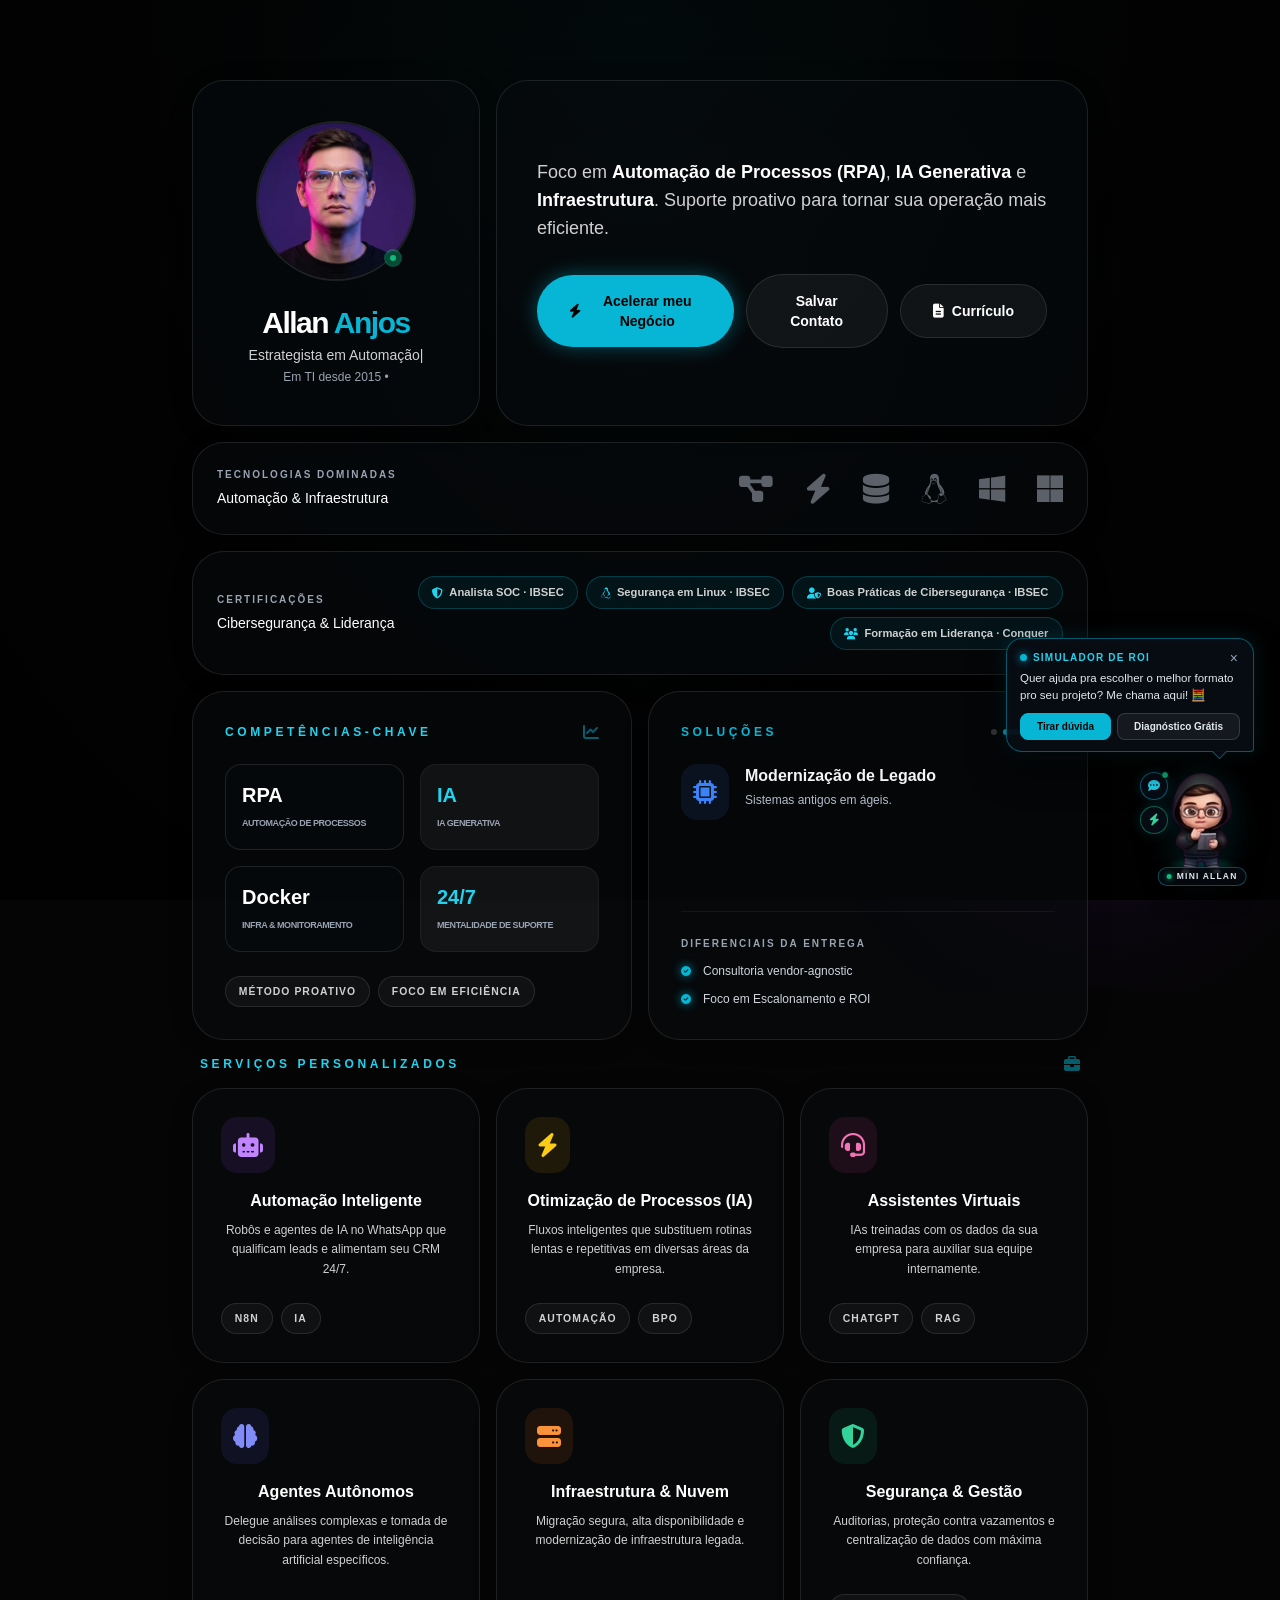
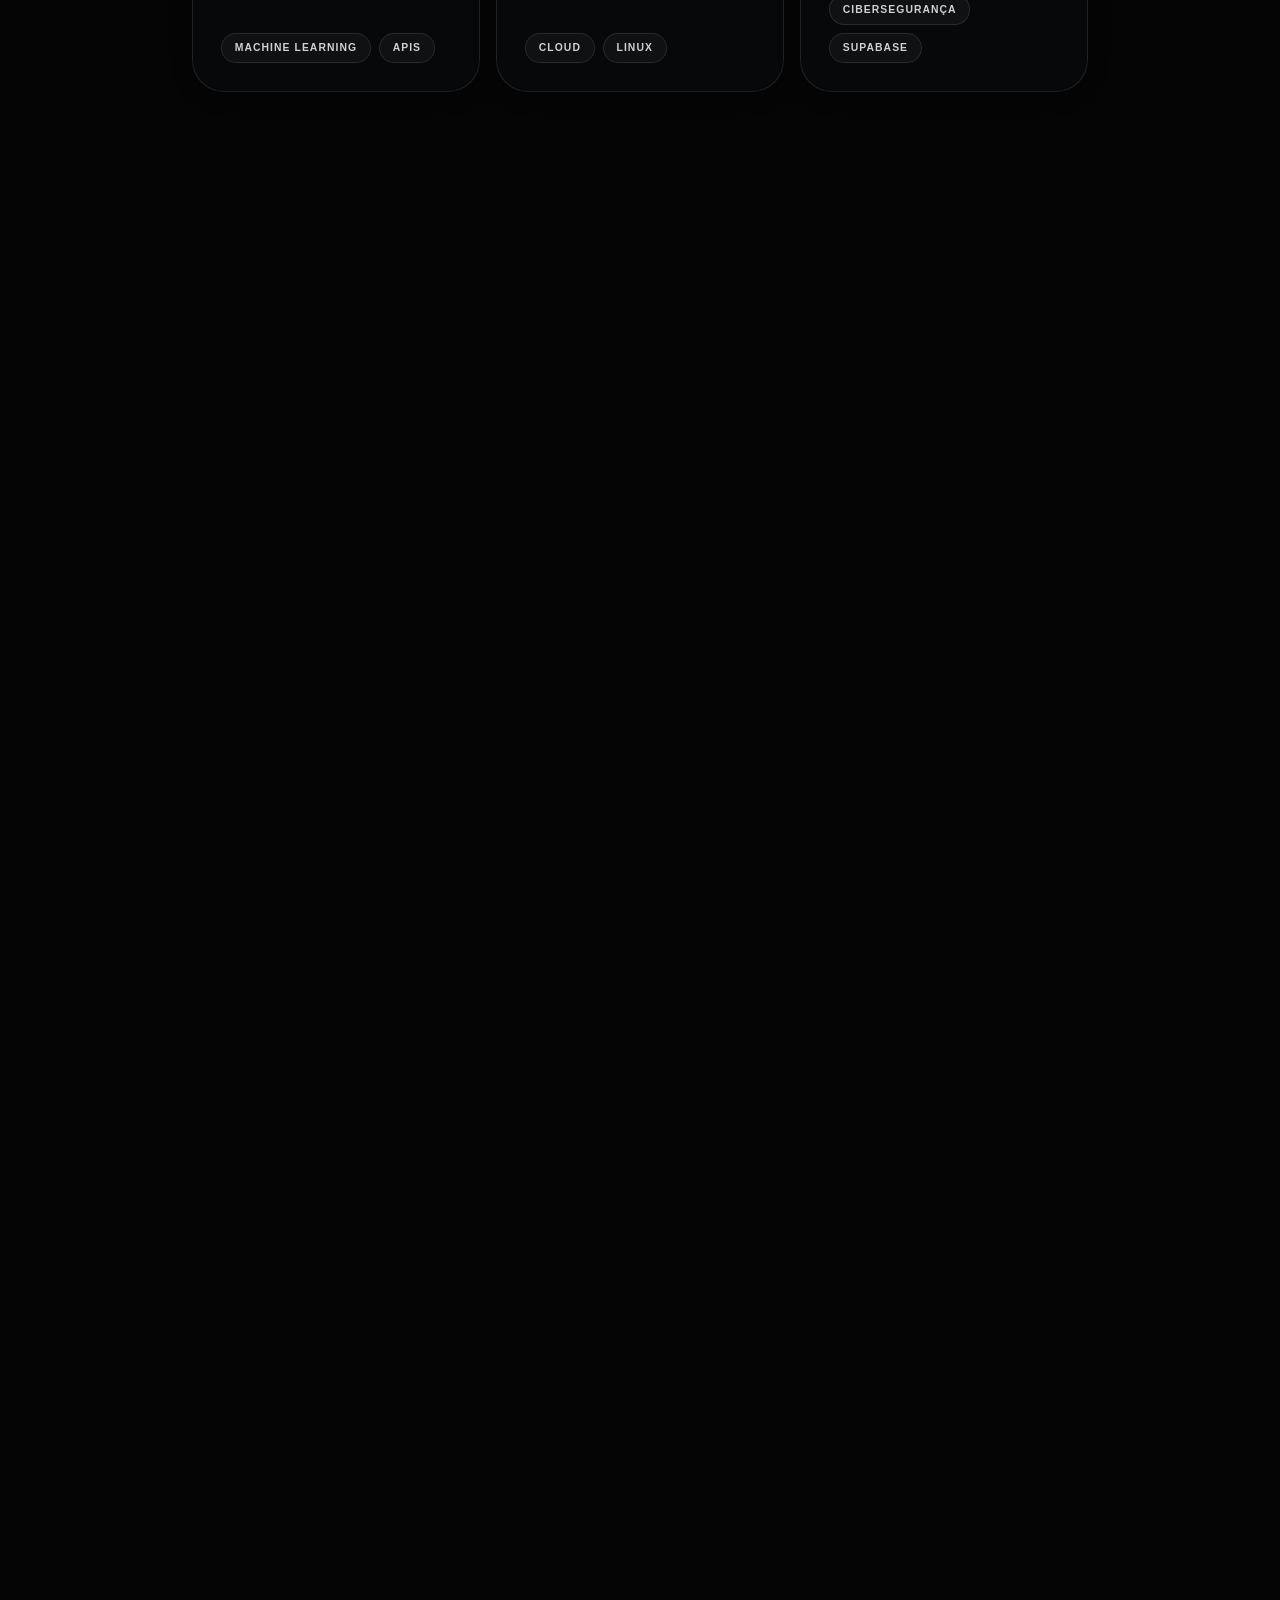
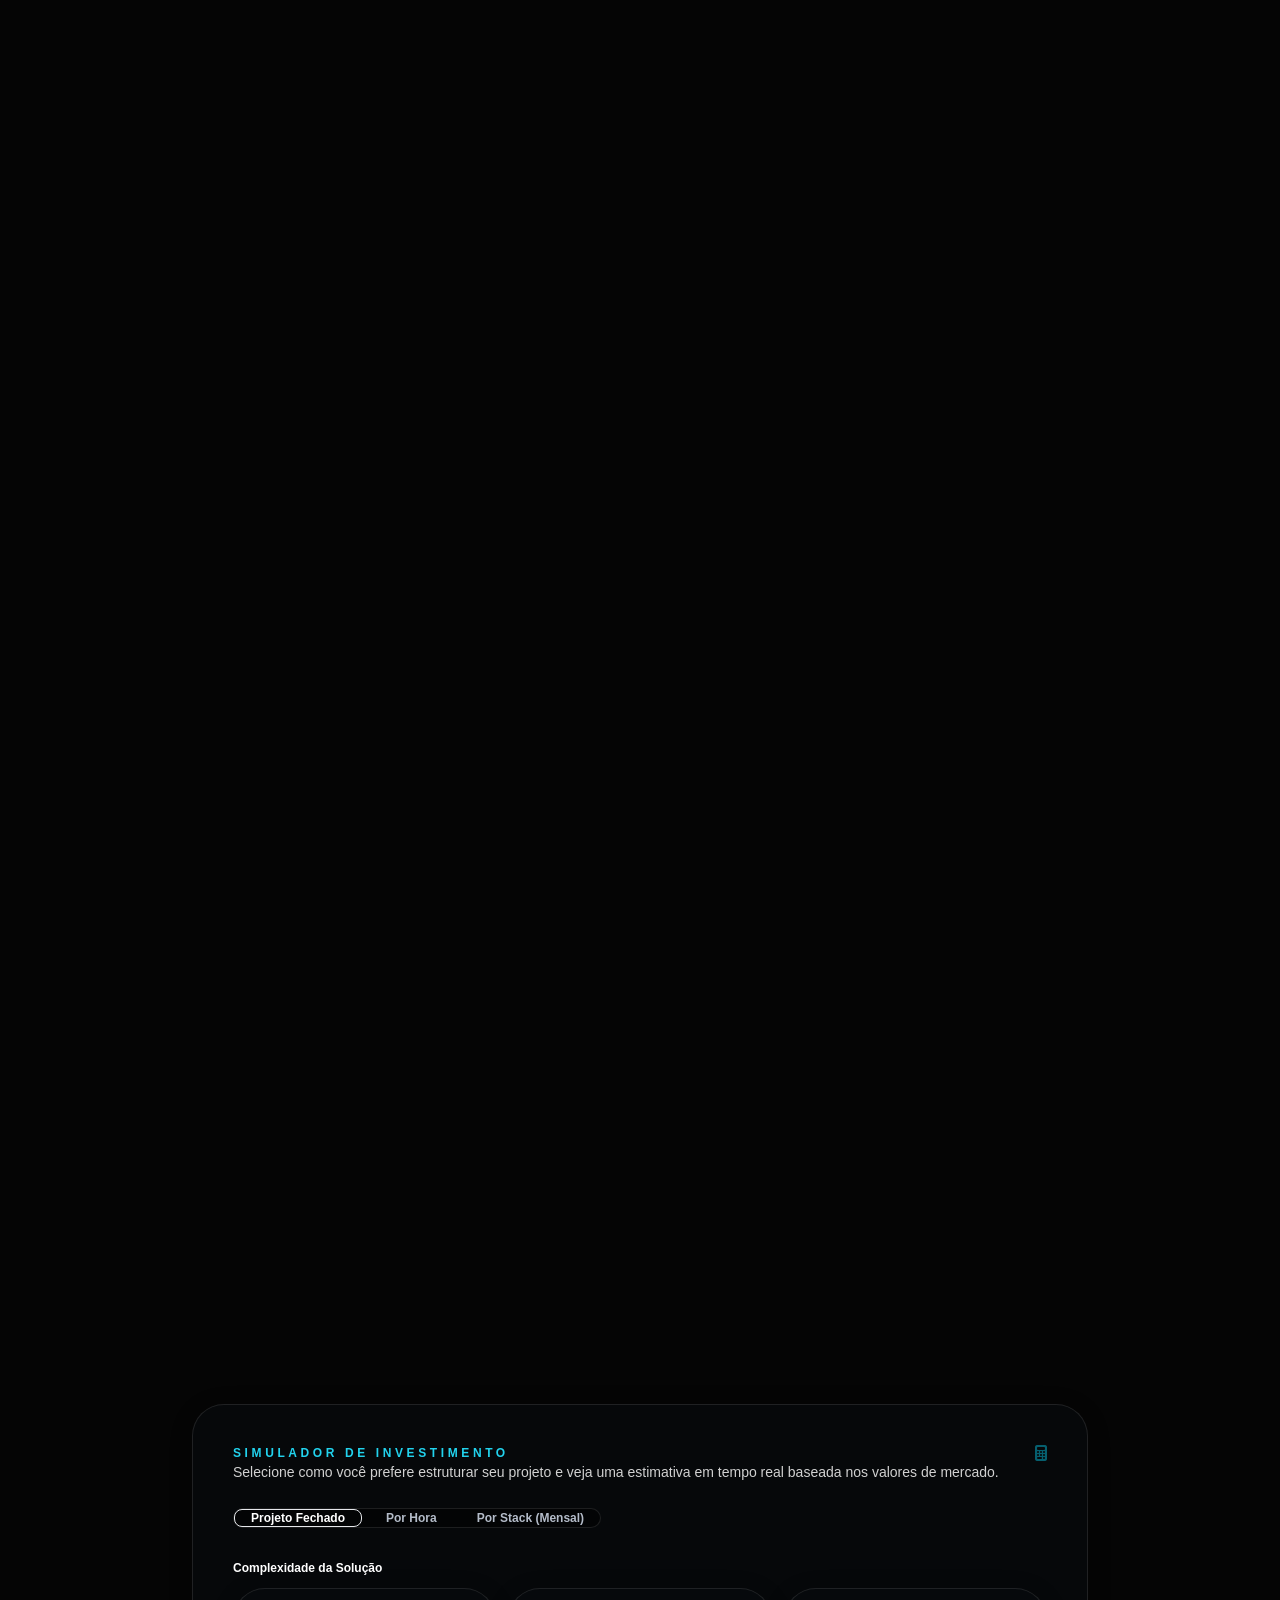
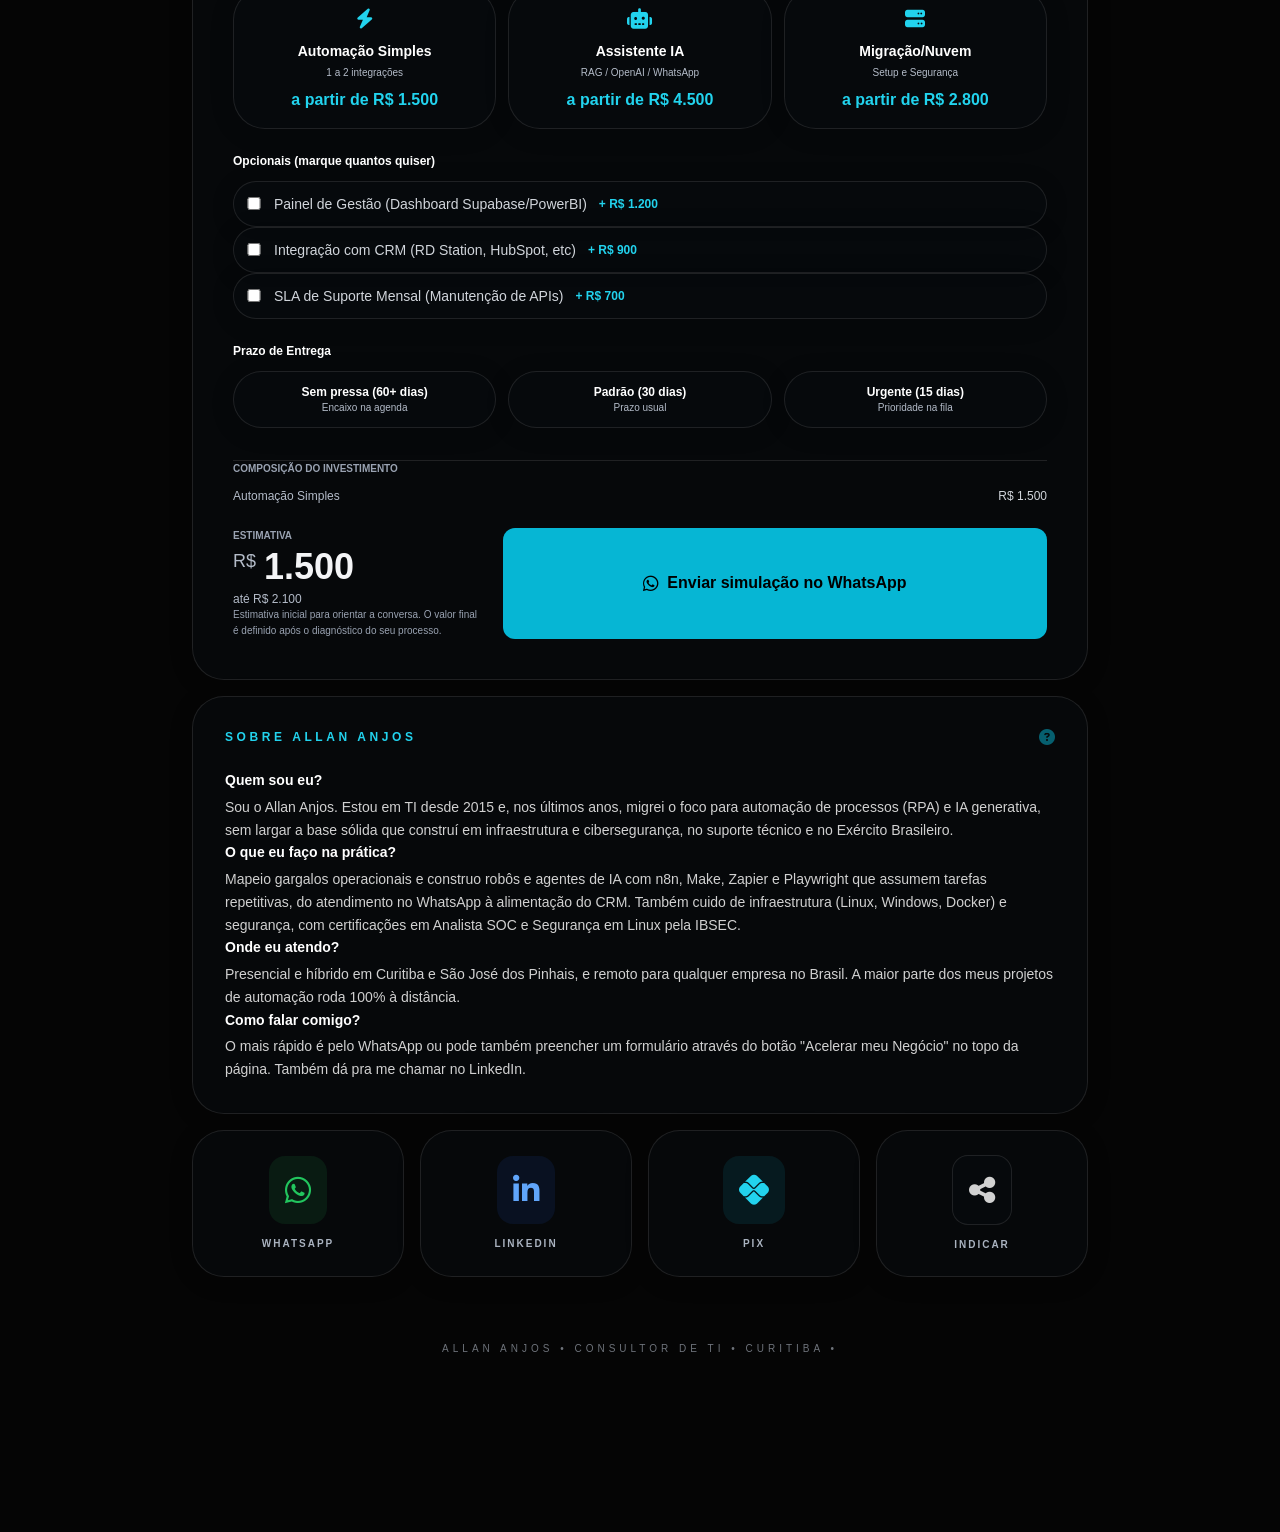
==== commit 87353ea7: "feat: adiciona agente interativo Mini Hacker Allan (OpenPets V2) e restaura assets/js/icons" ====
--- a/index.html
+++ b/index.html
@@ -164,7 +164,7 @@
 
     <!-- Styles (Tailwind pre-compiled at build time — no runtime CDN/JIT compiler in production) -->
     <link rel="stylesheet" href="./assets/css/tailwind.min.css">
-    <link rel="stylesheet" href="./index.css?v=17">
+    <link rel="stylesheet" href="./index.css?v=18">
     <!-- SEO / Open Graph -->
     <meta property="og:title" content="Allan Anjos | Consultoria em TI e Automação">
     <meta property="og:description" content="Especialista em infraestrutura de TI, cibersegurança e automação RPA. Transforme a tecnologia da sua empresa.">
@@ -702,7 +702,7 @@
     <!-- Libraries (self-hosted: no third-party runtime dependency) -->
     <script src="./assets/vendor/particles/particles.min.js" defer></script>
     <script src="./assets/vendor/qrcodejs/qrcode.min.js" defer></script>
-    <script type="module" src="./app.js?v=17" defer></script>
+    <script type="module" src="./app.js?v=18" defer></script>
 
     <!-- Camada cinematográfica. GSAP e Lenis são servidos localmente:
          o site não usa CDN em nenhum outro ponto. -->
--- a/index.css
+++ b/index.css
@@ -846,3 +846,655 @@
    Sem isto, o override acima tornaria o texto quase invisivel. */
 /* Os cinzas do tema claro sao governados pelas regras !important em
    ~linha 803/808 deste arquivo, que ja existiam. Ajustar la, nao aqui. */
+
+
+/* ==========================================================================
+   Mini Hacker Allan — Interactive Companion & Portfolio Agent (OpenPets V2)
+   ========================================================================== */
+
+@keyframes allan-pet-frames {
+    from { background-position: var(--sprite-offset-x, 0px) var(--sprite-row-y, 0px); }
+    to   { background-position: var(--sprite-end-offset-x, -1152px) var(--sprite-row-y, 0px); }
+}
+
+@keyframes allan-pet-bubble-in {
+    from { opacity: 0; transform: translateY(10px) scale(0.95); }
+    to   { opacity: 1; transform: translateY(0) scale(1); }
+}
+
+.allan-pet-root {
+    --pet-scale: 0.54;
+    --pet-width: calc(192px * var(--pet-scale));
+    --pet-height: calc(208px * var(--pet-scale));
+    --pet-offset-x: 0px;
+    --pet-offset-y: 0px;
+    position: fixed;
+    right: 26px;
+    bottom: 22px;
+    z-index: 85;
+    transform: translate3d(var(--pet-offset-x), var(--pet-offset-y), 0);
+    pointer-events: none;
+    user-select: none;
+    font-family: 'Montserrat', sans-serif;
+}
+
+.allan-pet-root.is-dragging {
+    transition: none !important;
+}
+
+.allan-pet-hitbox {
+    position: relative;
+    width: var(--pet-width);
+    height: var(--pet-height);
+    cursor: grab;
+    pointer-events: auto;
+    touch-action: none;
+    display: flex;
+    flex-direction: column;
+    align-items: center;
+    justify-content: flex-end;
+}
+
+.allan-pet-root.is-dragging .allan-pet-hitbox {
+    cursor: grabbing;
+}
+
+.allan-pet-shadow {
+    position: absolute;
+    bottom: 6px;
+    left: 50%;
+    transform: translateX(-50%);
+    width: 66px;
+    height: 14px;
+    border-radius: 50%;
+    background: radial-gradient(ellipse at center, rgba(6, 182, 212, 0.42) 0%, rgba(16, 185, 129, 0.18) 55%, transparent 75%);
+    filter: blur(2px);
+    pointer-events: none;
+    transition: transform 0.25s ease, opacity 0.25s ease;
+}
+
+.allan-pet-hitbox:hover .allan-pet-shadow {
+    transform: translateX(-50%) scale(1.14);
+    background: radial-gradient(ellipse at center, rgba(6, 182, 212, 0.65) 0%, rgba(16, 185, 129, 0.28) 60%, transparent 80%);
+}
+
+.allan-pet-shell {
+    position: relative;
+    width: var(--pet-width);
+    height: var(--pet-height);
+    overflow: hidden;
+    pointer-events: none;
+    filter: drop-shadow(0 10px 18px rgba(0, 0, 0, 0.55)) drop-shadow(0 0 12px rgba(6, 182, 212, 0.18));
+    transition: transform 0.2s cubic-bezier(0.16, 1, 0.3, 1);
+}
+
+.allan-pet-hitbox:hover .allan-pet-shell {
+    transform: translateY(-3px);
+}
+
+.allan-pet-sprite {
+    width: 192px;
+    height: 208px;
+    background-image: url('./assets/pet/spritesheet.webp');
+    background-size: 1536px 2288px;
+    background-repeat: no-repeat;
+    --sprite-row-y: 0px;
+    --sprite-offset-x: 0px;
+    --sprite-end-offset-x: -1152px;
+    --sprite-frames: 6;
+    --sprite-duration: 5500ms;
+    --sprite-iterations: infinite;
+    background-position: var(--sprite-offset-x) var(--sprite-row-y);
+    animation: allan-pet-frames var(--sprite-duration) steps(var(--sprite-frames)) var(--sprite-iterations);
+    transform: scale(var(--pet-scale));
+    transform-origin: top left;
+    will-change: background-position;
+}
+
+.allan-pet-nametag {
+    position: absolute;
+    bottom: -8px;
+    left: 50%;
+    transform: translateX(-50%);
+    display: inline-flex;
+    align-items: center;
+    gap: 5px;
+    padding: 2px 8px;
+    border-radius: 999px;
+    background: rgba(5, 8, 14, 0.88);
+    border: 1px solid rgba(6, 182, 212, 0.4);
+    box-shadow: 0 4px 12px rgba(0, 0, 0, 0.5);
+    font-family: 'Space Grotesk', sans-serif;
+    font-size: 8.5px;
+    font-weight: 700;
+    letter-spacing: 0.14em;
+    color: #e2e8f0;
+    white-space: nowrap;
+    pointer-events: none;
+}
+
+.allan-pet-nametag-dot {
+    width: 5px;
+    height: 5px;
+    border-radius: 50%;
+    background: #10b981;
+    box-shadow: 0 0 6px #10b981;
+}
+
+/* Floating Quick Action Buttons (OpenPets Companion Launchers) */
+.allan-pet-buttons {
+    position: absolute;
+    top: 6px;
+    left: -10px;
+    z-index: 6;
+    display: flex;
+    flex-direction: column;
+    gap: 6px;
+    pointer-events: auto;
+}
+
+.allan-pet-root[data-chat-open="true"] .allan-pet-buttons {
+    display: none;
+}
+
+.allan-pet-launcher {
+    position: relative;
+    width: 28px;
+    height: 28px;
+    border-radius: 50%;
+    border: 1px solid rgba(6, 182, 212, 0.5);
+    background: rgba(8, 13, 22, 0.92);
+    color: #22d3ee;
+    display: flex;
+    align-items: center;
+    justify-content: center;
+    font-size: 12px;
+    cursor: pointer;
+    box-shadow: 0 4px 14px rgba(0, 0, 0, 0.45), 0 0 12px rgba(6, 182, 212, 0.22);
+    transition: transform 0.18s cubic-bezier(0.16, 1, 0.3, 1), background-color 0.18s ease, color 0.18s ease;
+}
+
+.allan-pet-launcher:hover {
+    transform: scale(1.14);
+    background: #06b6d4;
+    color: #050505;
+}
+
+.allan-pet-launcher.is-action {
+    border-color: rgba(16, 185, 129, 0.5);
+    color: #34d399;
+}
+
+.allan-pet-launcher.is-action:hover {
+    background: #10b981;
+    color: #050505;
+}
+
+.allan-pet-unread-dot {
+    position: absolute;
+    top: -2px;
+    right: -2px;
+    width: 8px;
+    height: 8px;
+    border-radius: 50%;
+    background: #10b981;
+    border: 1.5px solid #050505;
+    animation: pulse-dot 2s infinite;
+}
+
+/* Transient Speech Bubble */
+.allan-pet-bubble {
+    position: absolute;
+    right: 0;
+    bottom: calc(var(--pet-height) + 14px);
+    width: 248px;
+    padding: 11px 13px;
+    border-radius: 16px 16px 4px 16px;
+    background: rgba(8, 12, 20, 0.95);
+    border: 1px solid rgba(6, 182, 212, 0.45);
+    box-shadow: 0 16px 36px rgba(0, 0, 0, 0.65), 0 0 20px rgba(6, 182, 212, 0.16);
+    color: #f1f5f9;
+    pointer-events: auto;
+    animation: allan-pet-bubble-in 0.22s cubic-bezier(0.16, 1, 0.3, 1);
+    z-index: 8;
+}
+
+.allan-pet-bubble::after {
+    content: '';
+    position: absolute;
+    right: 28px;
+    bottom: -6px;
+    width: 11px;
+    height: 11px;
+    background: rgba(8, 12, 20, 0.95);
+    border-right: 1px solid rgba(6, 182, 212, 0.45);
+    border-bottom: 1px solid rgba(6, 182, 212, 0.45);
+    transform: rotate(45deg);
+}
+
+.allan-pet-bubble-header {
+    display: flex;
+    align-items: center;
+    gap: 6px;
+    margin-bottom: 5px;
+}
+
+.allan-pet-bubble-dot {
+    width: 7px;
+    height: 7px;
+    border-radius: 50%;
+    background: #06b6d4;
+    box-shadow: 0 0 8px #06b6d4;
+}
+
+.allan-pet-bubble-label {
+    font-family: 'Space Grotesk', sans-serif;
+    font-size: 10px;
+    font-weight: 700;
+    text-transform: uppercase;
+    letter-spacing: 0.12em;
+    color: #22d3ee;
+    flex: 1;
+}
+
+.allan-pet-bubble-close {
+    background: transparent;
+    border: none;
+    color: #94a3b8;
+    font-size: 14px;
+    line-height: 1;
+    cursor: pointer;
+    padding: 0 2px;
+}
+
+.allan-pet-bubble-close:hover {
+    color: #ffffff;
+}
+
+.allan-pet-bubble-text {
+    font-size: 11.5px;
+    line-height: 1.45;
+    color: #e2e8f0;
+}
+
+.allan-pet-bubble-actions {
+    display: flex;
+    flex-wrap: wrap;
+    gap: 6px;
+    margin-top: 9px;
+}
+
+.allan-pet-bubble-btn {
+    flex: 1 1 auto;
+    padding: 5px 9px;
+    border-radius: 8px;
+    font-size: 10px;
+    font-weight: 700;
+    border: 1px solid rgba(255, 255, 255, 0.14);
+    background: rgba(255, 255, 255, 0.06);
+    color: #e2e8f0;
+    cursor: pointer;
+    transition: all 0.16s ease;
+    text-align: center;
+}
+
+.allan-pet-bubble-btn:hover {
+    border-color: rgba(6, 182, 212, 0.5);
+    color: #22d3ee;
+}
+
+.allan-pet-bubble-btn.is-primary {
+    background: #06b6d4;
+    border-color: #06b6d4;
+    color: #050505;
+}
+
+.allan-pet-bubble-btn.is-primary:hover {
+    background: #22d3ee;
+    color: #050505;
+}
+
+/* Attached Interactive Chat Panel */
+.allan-pet-chat {
+    position: absolute;
+    right: 0;
+    bottom: calc(var(--pet-height) + 16px);
+    width: 340px;
+    max-width: calc(100vw - 28px);
+    height: 430px;
+    max-height: calc(100vh - 180px);
+    border-radius: 22px;
+    background: rgba(8, 12, 20, 0.96);
+    border: 1px solid rgba(6, 182, 212, 0.42);
+    box-shadow: 0 24px 60px rgba(0, 0, 0, 0.75), 0 0 28px rgba(6, 182, 212, 0.16);
+    display: none;
+    flex-direction: column;
+    overflow: hidden;
+    pointer-events: auto;
+    z-index: 20;
+}
+
+.allan-pet-root[data-chat-open="true"] .allan-pet-chat {
+    display: flex;
+    animation: allan-pet-bubble-in 0.22s cubic-bezier(0.16, 1, 0.3, 1);
+}
+
+.allan-pet-chat-header {
+    padding: 12px 14px;
+    background: rgba(15, 23, 42, 0.75);
+    border-bottom: 1px solid rgba(255, 255, 255, 0.08);
+    display: flex;
+    align-items: center;
+    justify-content: space-between;
+    gap: 8px;
+}
+
+.allan-pet-chat-header-left {
+    display: flex;
+    align-items: center;
+    gap: 10px;
+    min-width: 0;
+}
+
+.allan-pet-chat-avatar {
+    width: 34px;
+    height: 34px;
+    border-radius: 50%;
+    background: radial-gradient(circle at 50% 35%, rgba(6, 182, 212, 0.28), rgba(5, 8, 14, 0.95));
+    border: 1.5px solid rgba(6, 182, 212, 0.55);
+    overflow: hidden;
+    position: relative;
+    flex-shrink: 0;
+}
+
+.allan-pet-mini-icon {
+    position: absolute;
+    top: -4px;
+    left: -5px;
+    width: 192px;
+    height: 208px;
+    background-image: url('./assets/pet/spritesheet.webp');
+    background-size: 1536px 2288px;
+    background-position: 0px 0px;
+    transform: scale(0.22);
+    transform-origin: top left;
+}
+
+.allan-pet-chat-meta {
+    display: flex;
+    flex-direction: column;
+    min-width: 0;
+}
+
+.allan-pet-chat-title {
+    font-family: 'Space Grotesk', sans-serif;
+    font-size: 13px;
+    font-weight: 700;
+    color: #ffffff;
+    line-height: 1.15;
+}
+
+.allan-pet-chat-pill {
+    display: inline-flex;
+    align-items: center;
+    gap: 5px;
+    font-size: 10px;
+    font-weight: 600;
+    color: #94a3b8;
+    margin-top: 2px;
+}
+
+.allan-pet-chat-dot {
+    width: 6px;
+    height: 6px;
+    border-radius: 50%;
+    background: #10b981;
+    box-shadow: 0 0 6px #10b981;
+}
+
+.allan-pet-chat-pill.is-busy .allan-pet-chat-dot {
+    background: #06b6d4;
+    box-shadow: 0 0 8px #06b6d4;
+}
+
+.allan-pet-chat-header-actions {
+    display: flex;
+    align-items: center;
+    gap: 4px;
+}
+
+.allan-pet-icon-btn {
+    width: 28px;
+    height: 28px;
+    border-radius: 8px;
+    border: 1px solid rgba(255, 255, 255, 0.08);
+    background: rgba(255, 255, 255, 0.04);
+    color: #94a3b8;
+    display: flex;
+    align-items: center;
+    justify-content: center;
+    font-size: 12px;
+    cursor: pointer;
+    transition: all 0.15s ease;
+}
+
+.allan-pet-icon-btn:hover {
+    color: #ffffff;
+    border-color: rgba(6, 182, 212, 0.45);
+    background: rgba(6, 182, 212, 0.12);
+}
+
+.allan-pet-chat-messages {
+    flex: 1 1 auto;
+    overflow-y: auto;
+    padding: 12px 14px;
+    display: flex;
+    flex-direction: column;
+    gap: 10px;
+    scrollbar-width: thin;
+    scrollbar-color: rgba(6, 182, 212, 0.35) transparent;
+}
+
+.allan-pet-msg {
+    display: flex;
+    flex-direction: column;
+    max-width: 88%;
+}
+
+.allan-pet-msg.bot {
+    align-self: flex-start;
+}
+
+.allan-pet-msg.user {
+    align-self: flex-end;
+}
+
+.allan-pet-msg-bubble {
+    padding: 9px 12px;
+    border-radius: 14px;
+    font-size: 11.5px;
+    line-height: 1.48;
+}
+
+.allan-pet-msg.bot .allan-pet-msg-bubble {
+    background: rgba(255, 255, 255, 0.06);
+    border: 1px solid rgba(255, 255, 255, 0.09);
+    color: #e2e8f0;
+    border-bottom-left-radius: 4px;
+}
+
+.allan-pet-msg.user .allan-pet-msg-bubble {
+    background: linear-gradient(135deg, #06b6d4, #0891b2);
+    color: #050505;
+    font-weight: 600;
+    border-bottom-right-radius: 4px;
+}
+
+.allan-pet-msg-actions {
+    display: flex;
+    flex-wrap: wrap;
+    gap: 5px;
+    margin-top: 8px;
+}
+
+.allan-pet-msg-btn {
+    padding: 4px 9px;
+    border-radius: 7px;
+    font-size: 10px;
+    font-weight: 700;
+    background: rgba(6, 182, 212, 0.14);
+    border: 1px solid rgba(6, 182, 212, 0.4);
+    color: #22d3ee;
+    cursor: pointer;
+    transition: all 0.15s ease;
+}
+
+.allan-pet-msg-btn:hover {
+    background: #06b6d4;
+    color: #050505;
+}
+
+.allan-pet-chat-chips {
+    display: flex;
+    gap: 6px;
+    padding: 6px 12px 8px;
+    overflow-x: auto;
+    border-top: 1px solid rgba(255, 255, 255, 0.05);
+    scrollbar-width: none;
+}
+
+.allan-pet-chat-chips::-webkit-scrollbar {
+    display: none;
+}
+
+.allan-pet-chip {
+    flex-shrink: 0;
+    padding: 5px 10px;
+    border-radius: 999px;
+    font-size: 10px;
+    font-weight: 600;
+    background: rgba(255, 255, 255, 0.05);
+    border: 1px solid rgba(255, 255, 255, 0.1);
+    color: #cbd5e1;
+    cursor: pointer;
+    transition: all 0.15s ease;
+    white-space: nowrap;
+}
+
+.allan-pet-chip:hover {
+    border-color: rgba(6, 182, 212, 0.5);
+    color: #22d3ee;
+    background: rgba(6, 182, 212, 0.1);
+}
+
+.allan-pet-chat-form {
+    display: flex;
+    align-items: center;
+    gap: 8px;
+    padding: 10px 12px;
+    border-top: 1px solid rgba(255, 255, 255, 0.08);
+    background: rgba(5, 8, 14, 0.9);
+}
+
+.allan-pet-chat-input {
+    flex: 1 1 auto;
+    min-width: 0;
+    background: rgba(255, 255, 255, 0.06);
+    border: 1px solid rgba(255, 255, 255, 0.12);
+    border-radius: 11px;
+    padding: 8px 11px;
+    font-size: 11.5px;
+    color: #ffffff;
+    outline: none;
+    transition: border-color 0.15s ease;
+}
+
+.allan-pet-chat-input:focus {
+    border-color: #06b6d4;
+}
+
+.allan-pet-chat-input::placeholder {
+    color: #64748b;
+}
+
+.allan-pet-chat-send {
+    width: 34px;
+    height: 34px;
+    border-radius: 11px;
+    border: none;
+    background: #06b6d4;
+    color: #050505;
+    display: flex;
+    align-items: center;
+    justify-content: center;
+    font-size: 12px;
+    cursor: pointer;
+    flex-shrink: 0;
+    transition: transform 0.15s ease, background-color 0.15s ease;
+}
+
+.allan-pet-chat-send:hover {
+    background: #22d3ee;
+    transform: scale(1.05);
+}
+
+/* Light Theme Adjustments for Mini Hacker Allan */
+[data-theme="light"] .allan-pet-bubble,
+[data-theme="light"] .allan-pet-chat {
+    background: rgba(255, 255, 255, 0.97);
+    border-color: rgba(6, 182, 212, 0.45);
+    color: #0f172a;
+    box-shadow: 0 20px 50px rgba(15, 23, 42, 0.18);
+}
+
+[data-theme="light"] .allan-pet-bubble::after {
+    background: rgba(255, 255, 255, 0.97);
+}
+
+[data-theme="light"] .allan-pet-bubble-text,
+[data-theme="light"] .allan-pet-chat-title {
+    color: #0f172a;
+}
+
+[data-theme="light"] .allan-pet-chat-header,
+[data-theme="light"] .allan-pet-chat-form {
+    background: rgba(241, 245, 249, 0.9);
+    border-color: rgba(15, 23, 42, 0.08);
+}
+
+[data-theme="light"] .allan-pet-msg.bot .allan-pet-msg-bubble {
+    background: #f1f5f9;
+    border-color: rgba(15, 23, 42, 0.08);
+    color: #1e293b;
+}
+
+[data-theme="light"] .allan-pet-chip {
+    background: #f1f5f9;
+    border-color: rgba(15, 23, 42, 0.1);
+    color: #334155;
+}
+
+[data-theme="light"] .allan-pet-chat-input {
+    background: #ffffff;
+    border-color: rgba(15, 23, 42, 0.15);
+    color: #0f172a;
+}
+
+/* Mobile Responsive Placement (above mobile bottom nav) */
+@media (max-width: 767px) {
+    .allan-pet-root {
+        --pet-scale: 0.45;
+        right: 14px;
+        bottom: 96px;
+    }
+
+    .allan-pet-bubble {
+        width: 220px;
+    }
+
+    .allan-pet-chat {
+        width: calc(100vw - 28px);
+        height: 380px;
+        max-height: calc(100vh - 210px);
+    }
+}
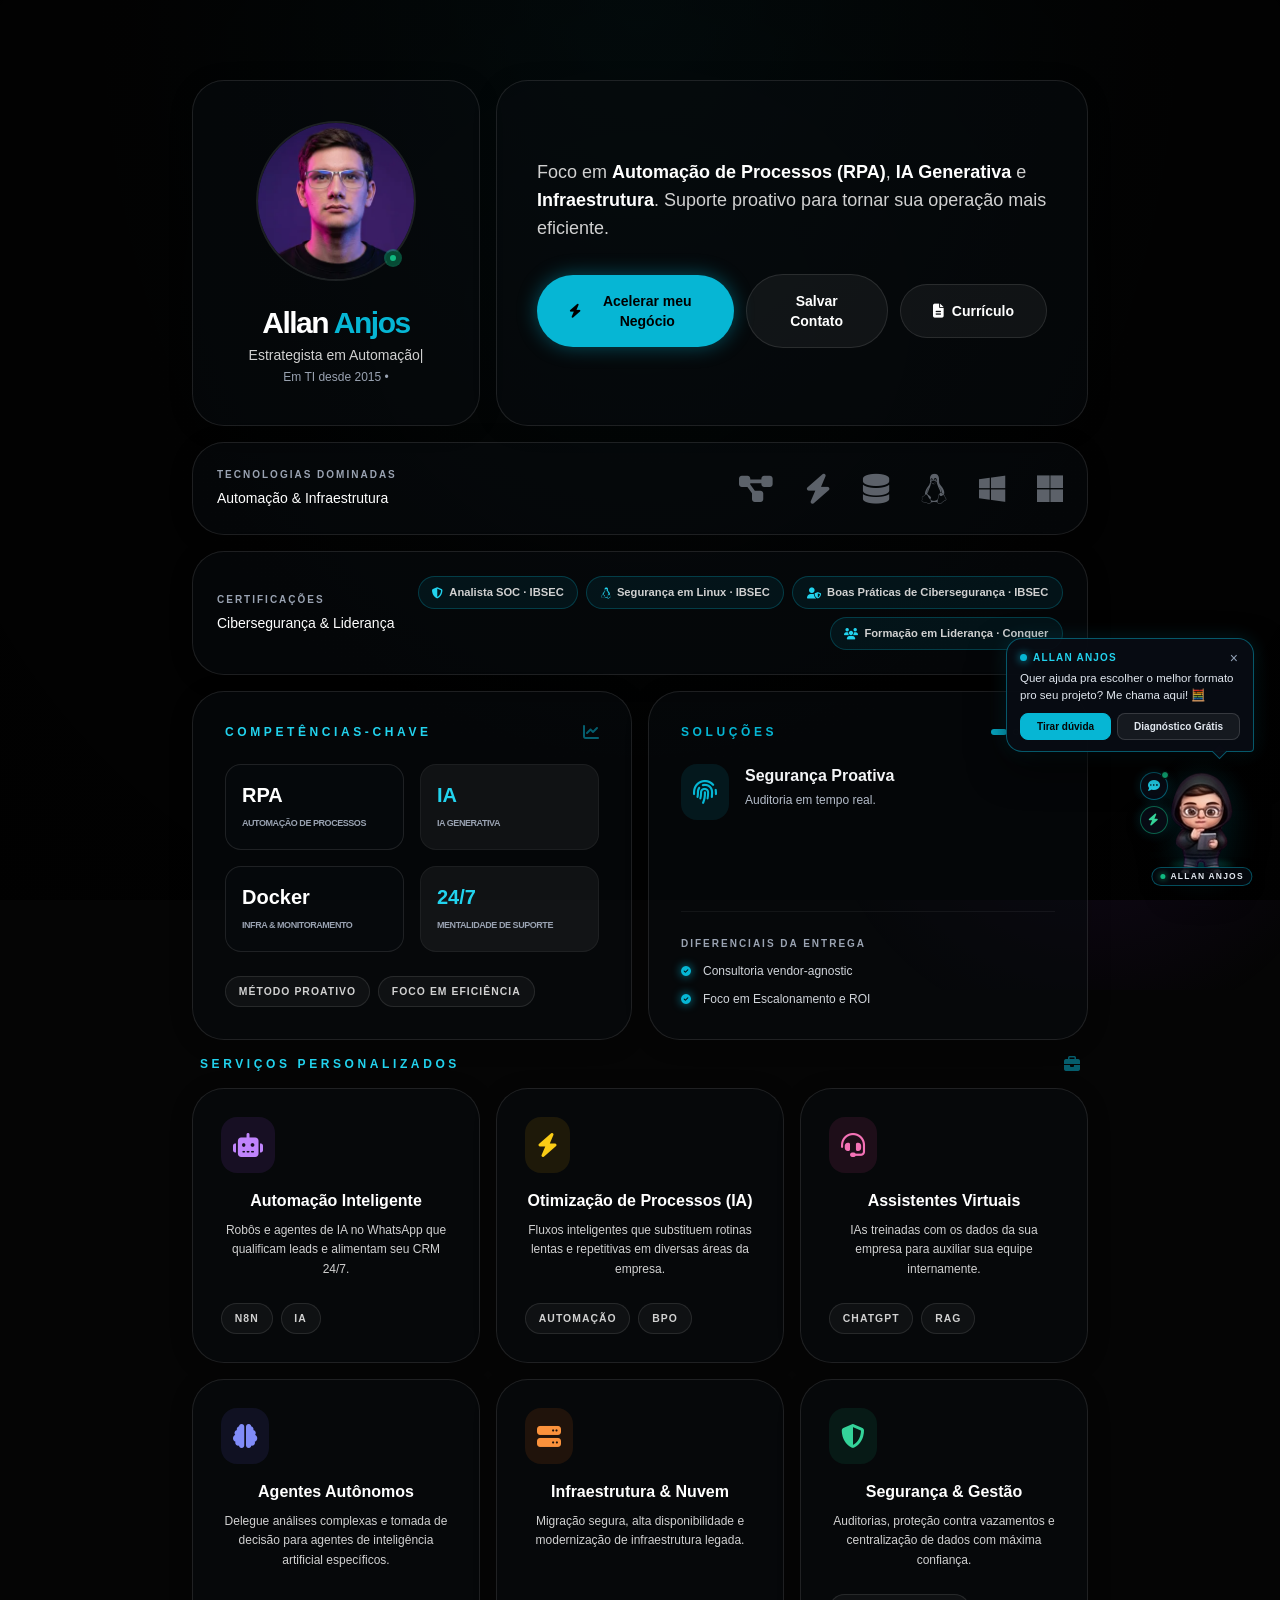
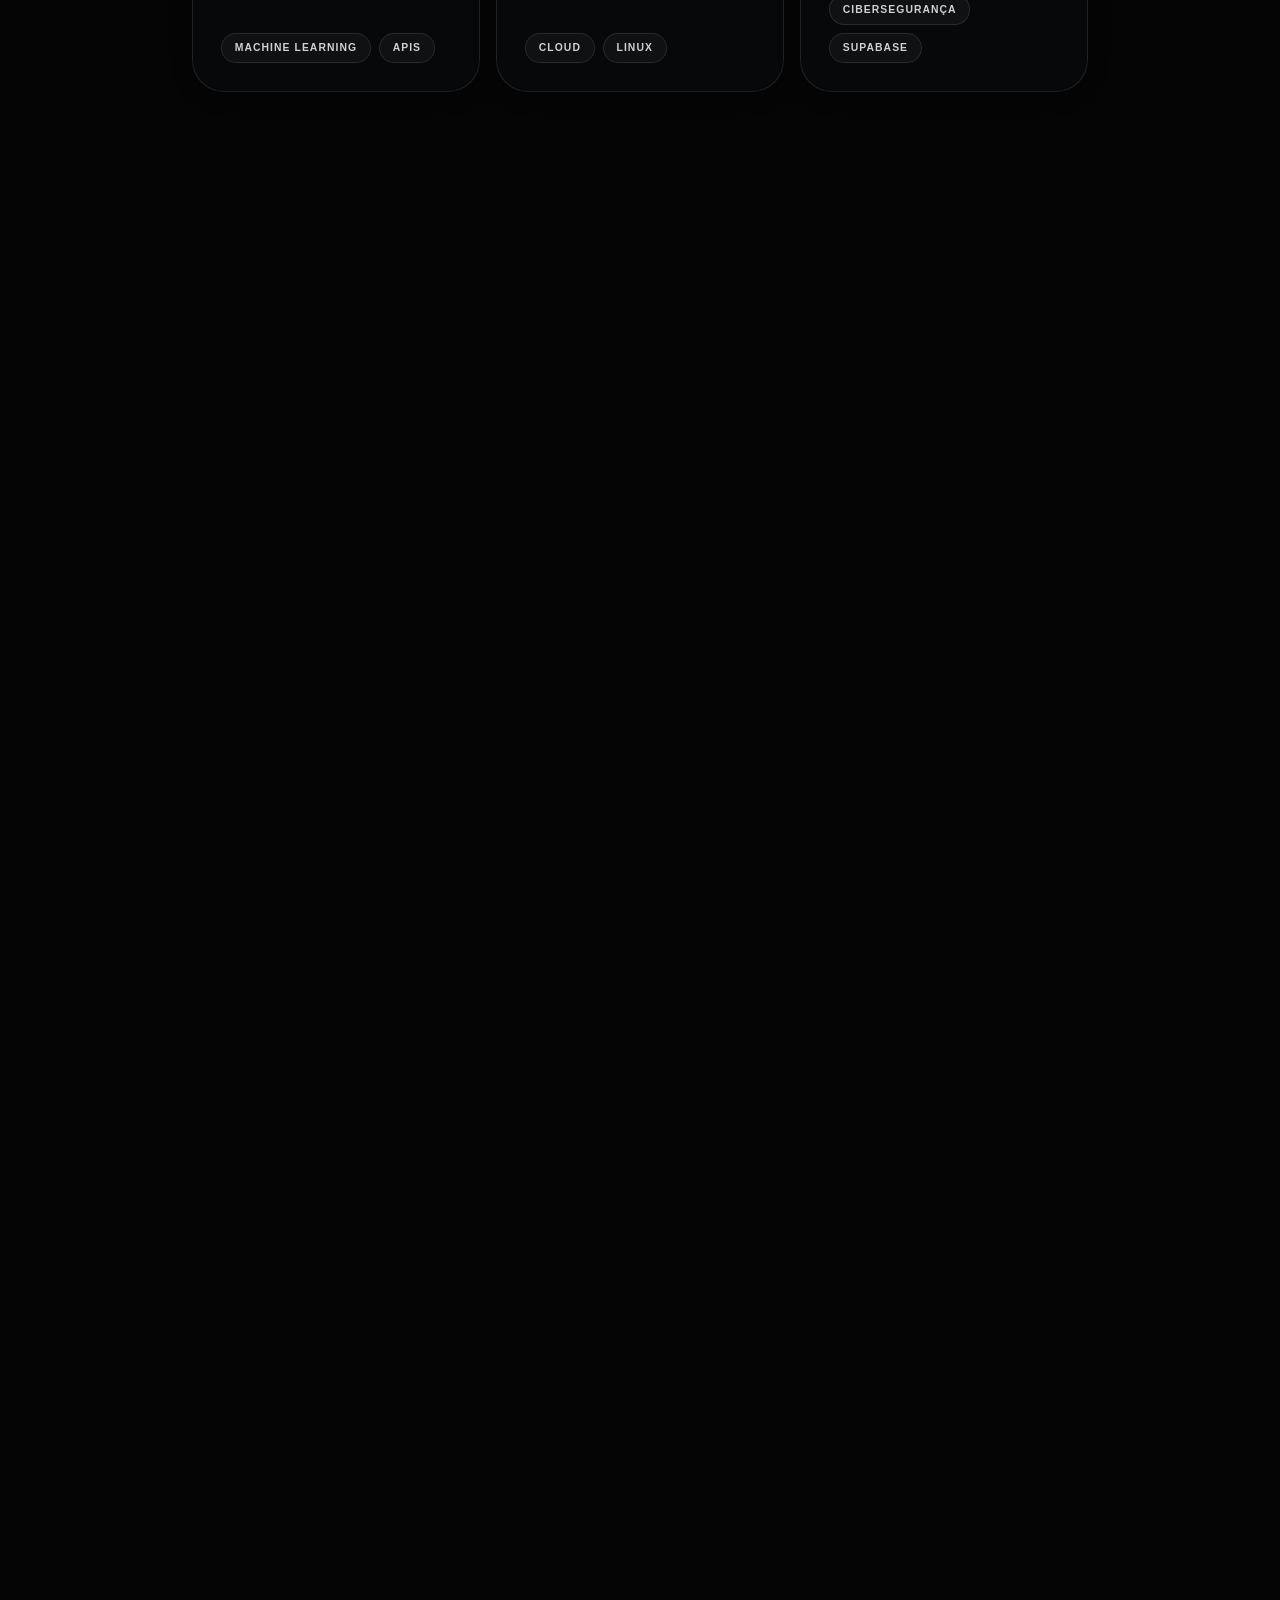
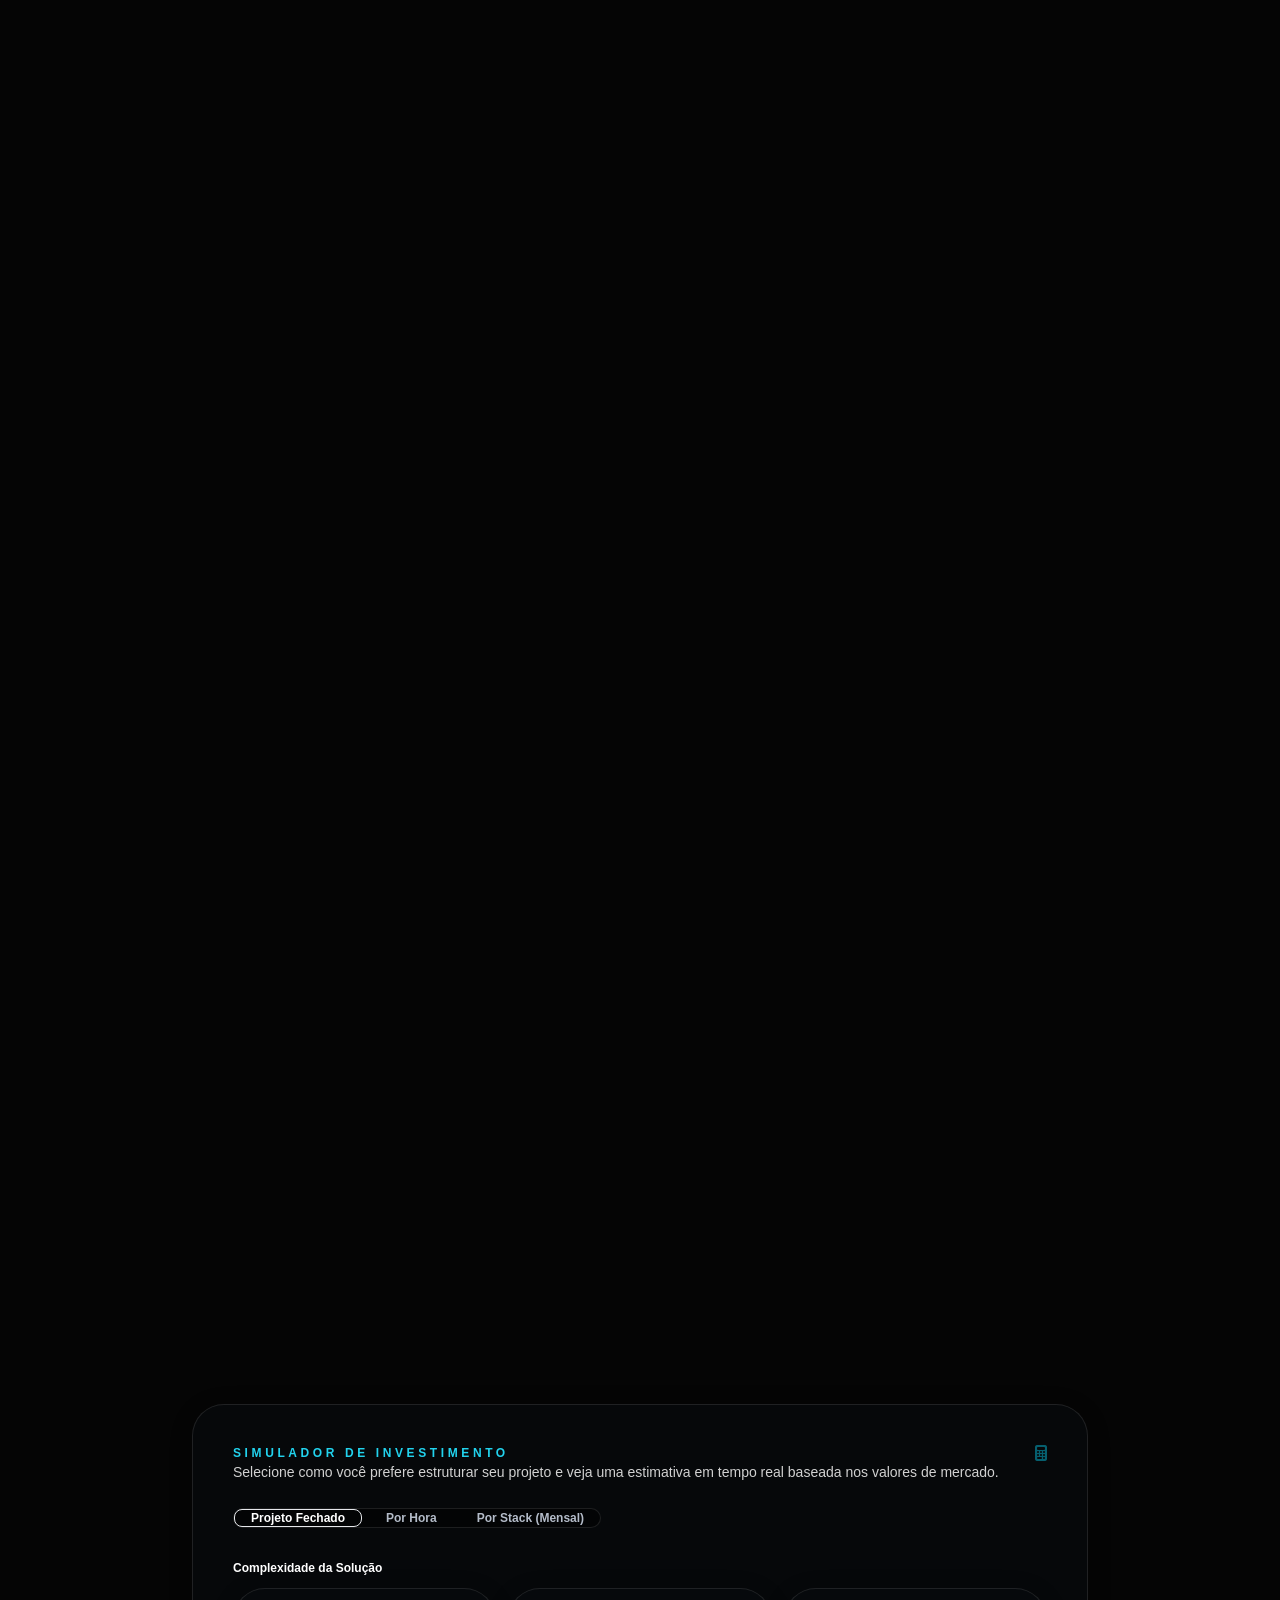
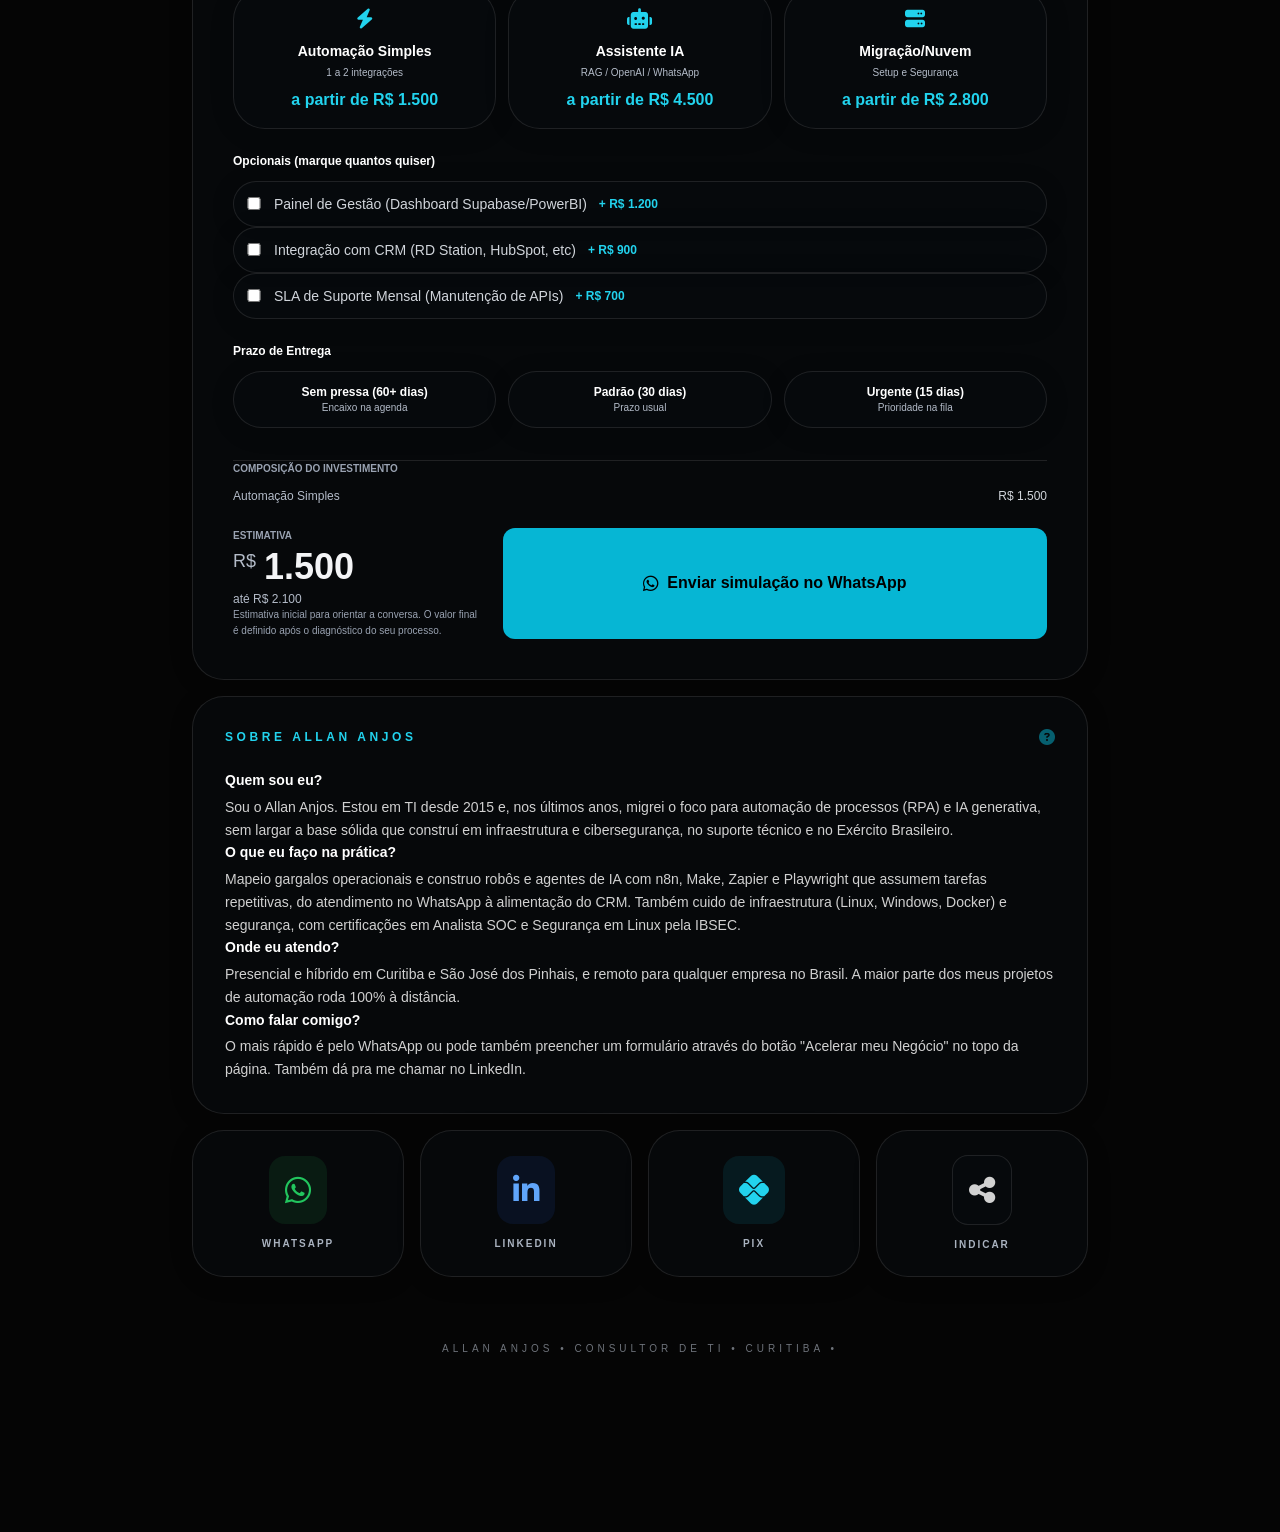
==== commit 0f69b002: "feat: atualiza apresentacao do agente para Allan Anjos em 1a pessoa" ====
--- a/index.html
+++ b/index.html
@@ -702,7 +702,7 @@
     <!-- Libraries (self-hosted: no third-party runtime dependency) -->
     <script src="./assets/vendor/particles/particles.min.js" defer></script>
     <script src="./assets/vendor/qrcodejs/qrcode.min.js" defer></script>
-    <script type="module" src="./app.js?v=18" defer></script>
+    <script type="module" src="./app.js?v=19" defer></script>
 
     <!-- Camada cinematográfica. GSAP e Lenis são servidos localmente:
          o site não usa CDN em nenhum outro ponto. -->
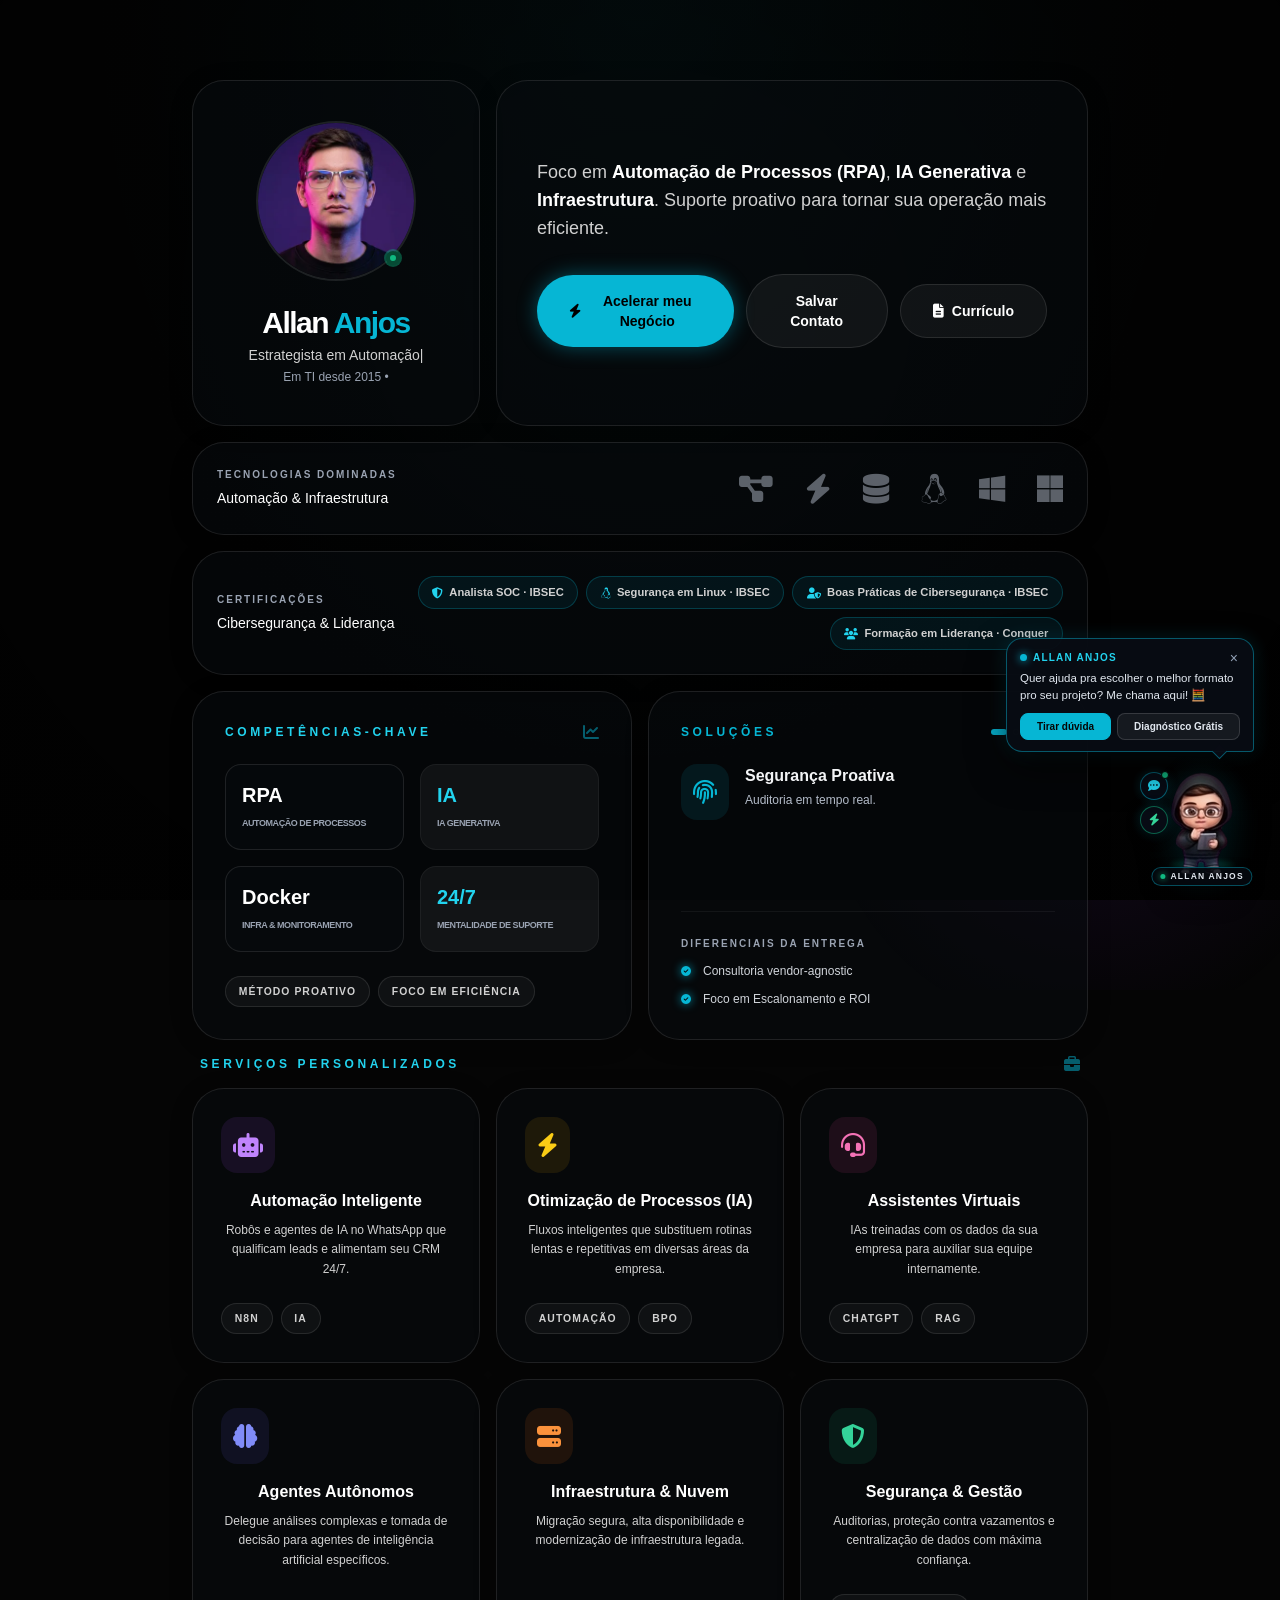
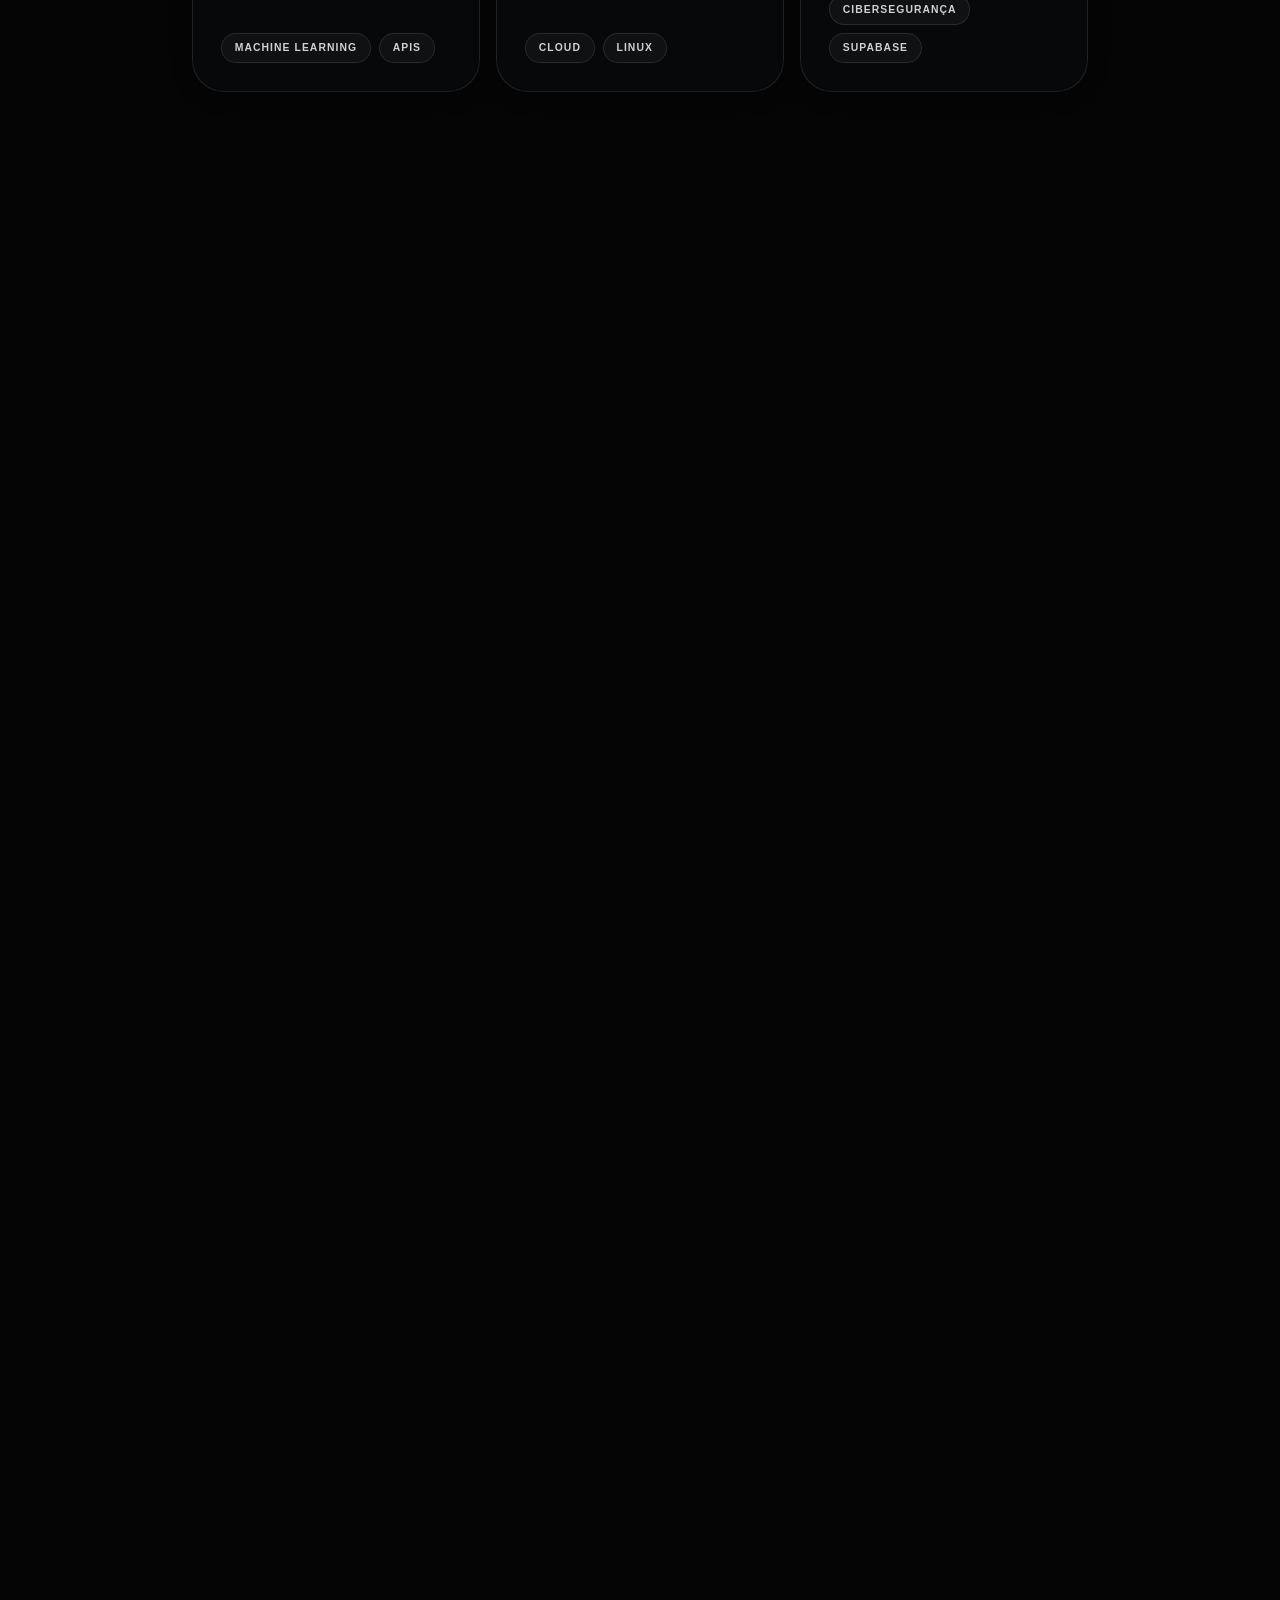
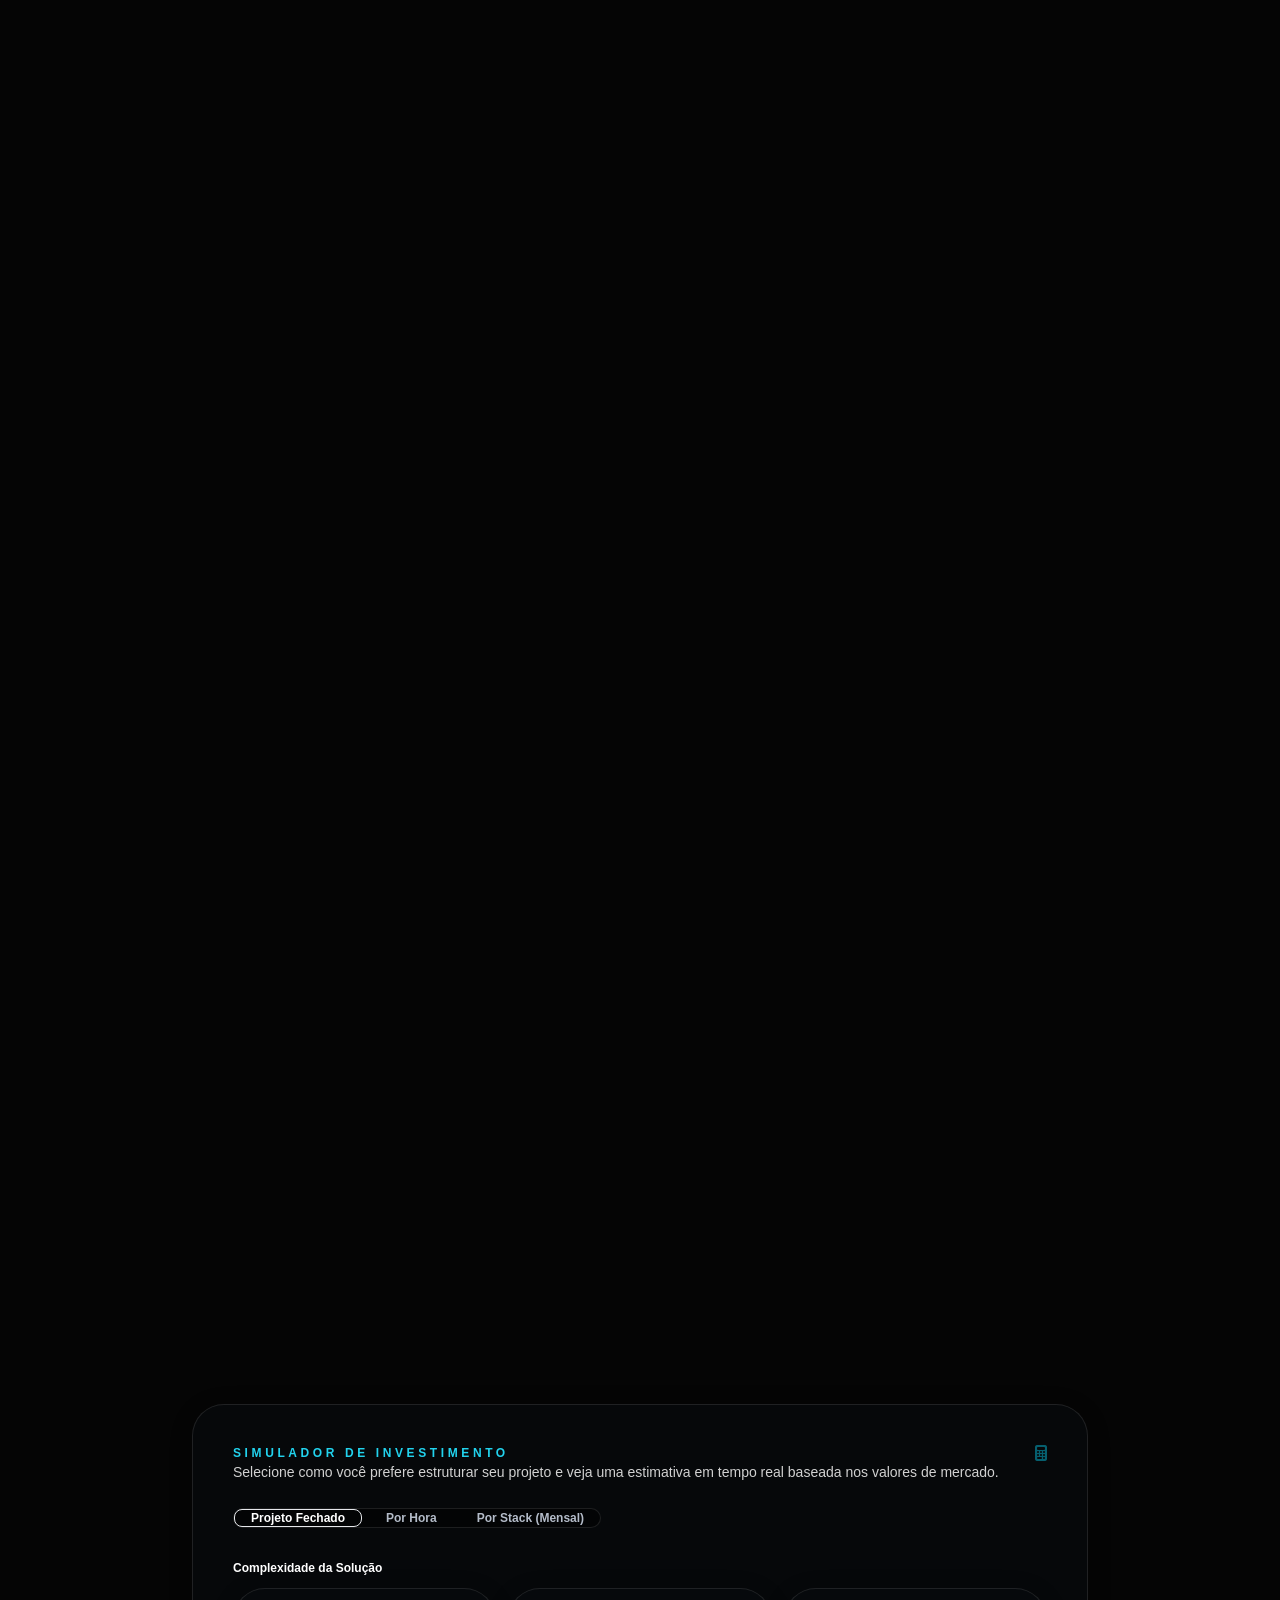
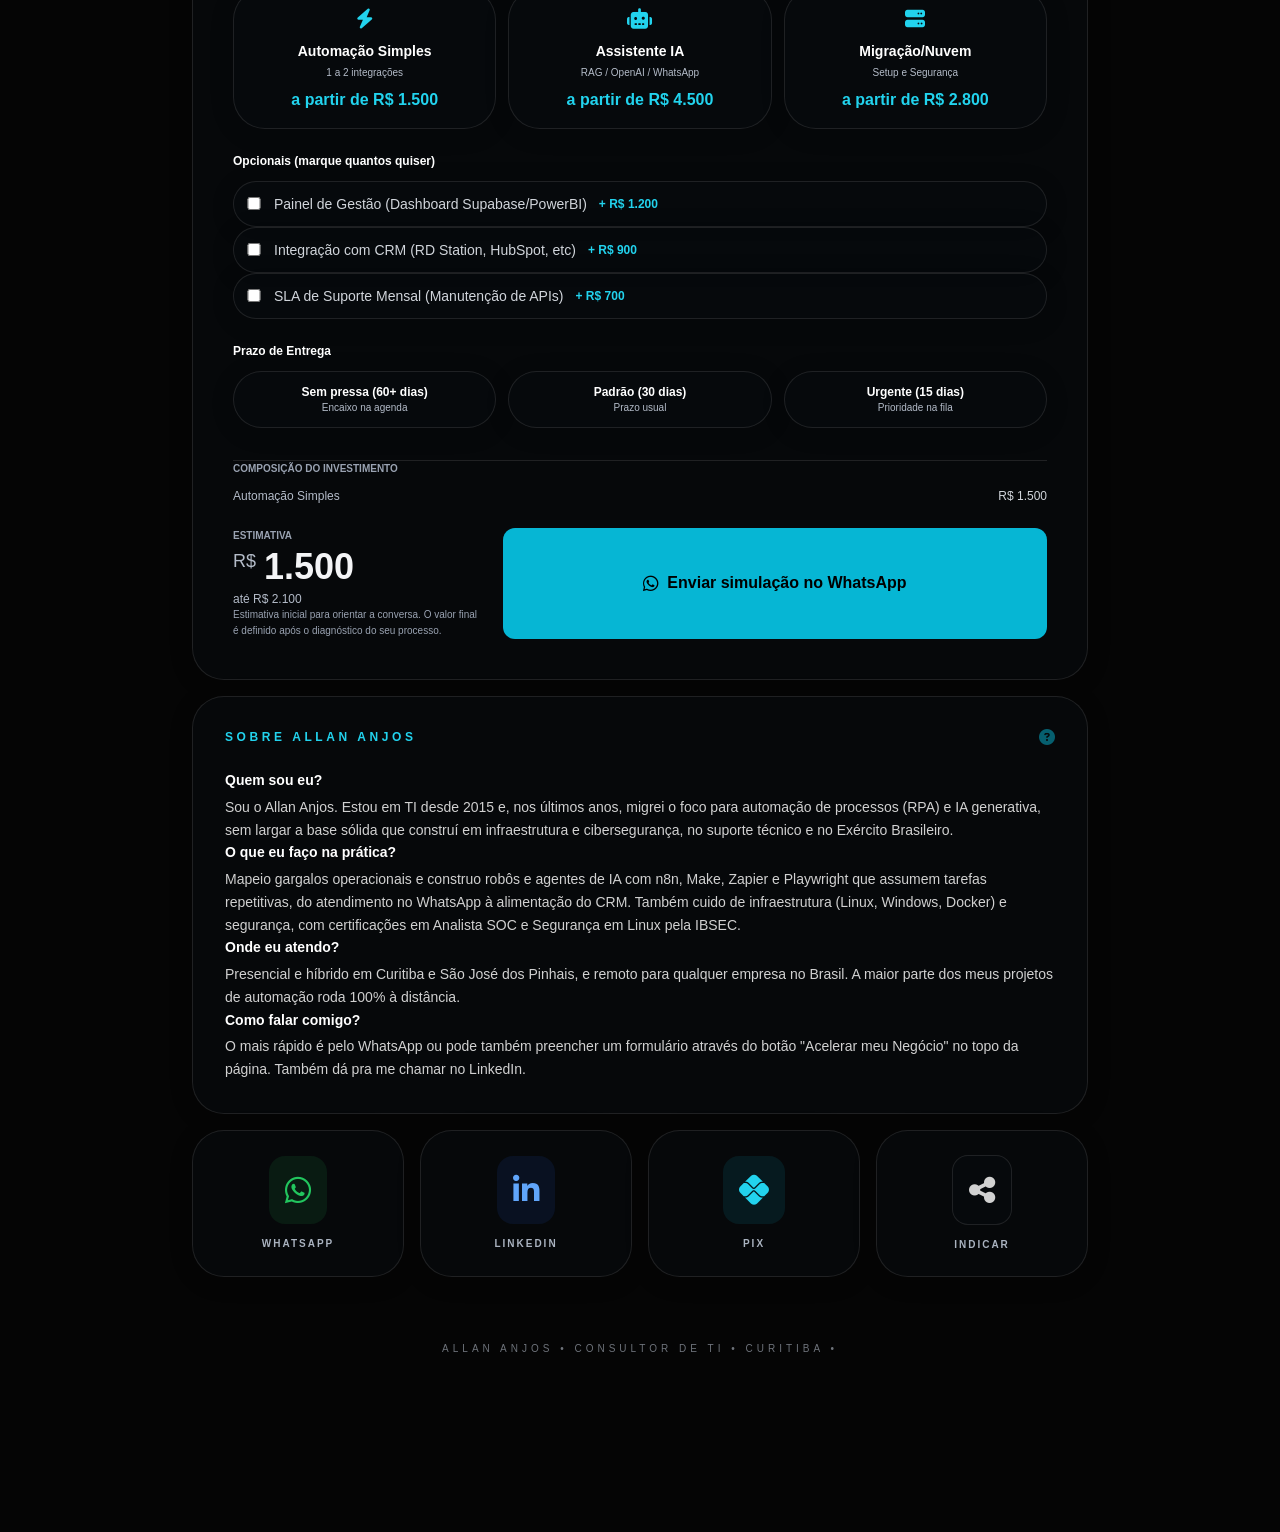
==== commit a716290b: "feat: corrige gaze frontal, adiciona auto-tuck/bottom-sheet mobile e reacoes no simulador" ====
--- a/index.html
+++ b/index.html
@@ -164,7 +164,7 @@
 
     <!-- Styles (Tailwind pre-compiled at build time — no runtime CDN/JIT compiler in production) -->
     <link rel="stylesheet" href="./assets/css/tailwind.min.css">
-    <link rel="stylesheet" href="./index.css?v=18">
+    <link rel="stylesheet" href="./index.css?v=20">
     <!-- SEO / Open Graph -->
     <meta property="og:title" content="Allan Anjos | Consultoria em TI e Automação">
     <meta property="og:description" content="Especialista em infraestrutura de TI, cibersegurança e automação RPA. Transforme a tecnologia da sua empresa.">
@@ -702,7 +702,7 @@
     <!-- Libraries (self-hosted: no third-party runtime dependency) -->
     <script src="./assets/vendor/particles/particles.min.js" defer></script>
     <script src="./assets/vendor/qrcodejs/qrcode.min.js" defer></script>
-    <script type="module" src="./app.js?v=19" defer></script>
+    <script type="module" src="./app.js?v=20" defer></script>
 
     <!-- Camada cinematográfica. GSAP e Lenis são servidos localmente:
          o site não usa CDN em nenhum outro ponto. -->
--- a/index.css
+++ b/index.css
@@ -1498,3 +1498,74 @@
         max-height: calc(100vh - 210px);
     }
 }
+
+/* Mobile Bottom Sheet & Smart Scroll Auto-Tuck */
+.allan-pet-backdrop {
+    display: none;
+}
+
+.allan-pet-sheet-handle {
+    display: none;
+}
+
+@media (max-width: 767px) {
+    .allan-pet-root {
+        --pet-scale: 0.42;
+        right: 8px;
+        bottom: 94px;
+        transition: transform 0.32s cubic-bezier(0.16, 1, 0.3, 1), opacity 0.32s ease;
+    }
+
+    /* Encolhe e recolhe discretamente na lateral durante a rolagem no celular */
+    .allan-pet-root.is-mobile-scrolling {
+        transform: translate3d(calc(var(--pet-offset-x) + 32px), var(--pet-offset-y), 0) scale(0.76);
+        opacity: 0.55;
+    }
+
+    .allan-pet-root.is-mobile-scrolling .allan-pet-bubble,
+    .allan-pet-root.is-mobile-scrolling .allan-pet-buttons {
+        opacity: 0;
+        pointer-events: none;
+        transform: scale(0.85);
+        transition: opacity 0.2s ease, transform 0.2s ease;
+    }
+
+    /* Backdrop escuro ao abrir a gaveta de chat no mobile */
+    .allan-pet-root[data-chat-open="true"] .allan-pet-backdrop {
+        display: block;
+        position: fixed;
+        inset: 0;
+        background: rgba(0, 0, 0, 0.65);
+        backdrop-filter: blur(4px);
+        z-index: 18;
+        pointer-events: auto;
+    }
+
+    /* Chat como Bottom Sheet fixo no mobile */
+    .allan-pet-chat {
+        position: fixed;
+        left: 12px;
+        right: 12px;
+        bottom: 92px;
+        width: auto;
+        max-width: none;
+        height: min(440px, calc(100vh - 130px));
+        max-height: calc(100vh - 130px);
+        border-radius: 24px;
+        z-index: 25;
+    }
+
+    .allan-pet-sheet-handle {
+        display: block;
+        width: 38px;
+        height: 4px;
+        border-radius: 999px;
+        background: rgba(255, 255, 255, 0.22);
+        margin: 8px auto 2px;
+        flex-shrink: 0;
+    }
+
+    [data-theme="light"] .allan-pet-sheet-handle {
+        background: rgba(15, 23, 42, 0.2);
+    }
+}
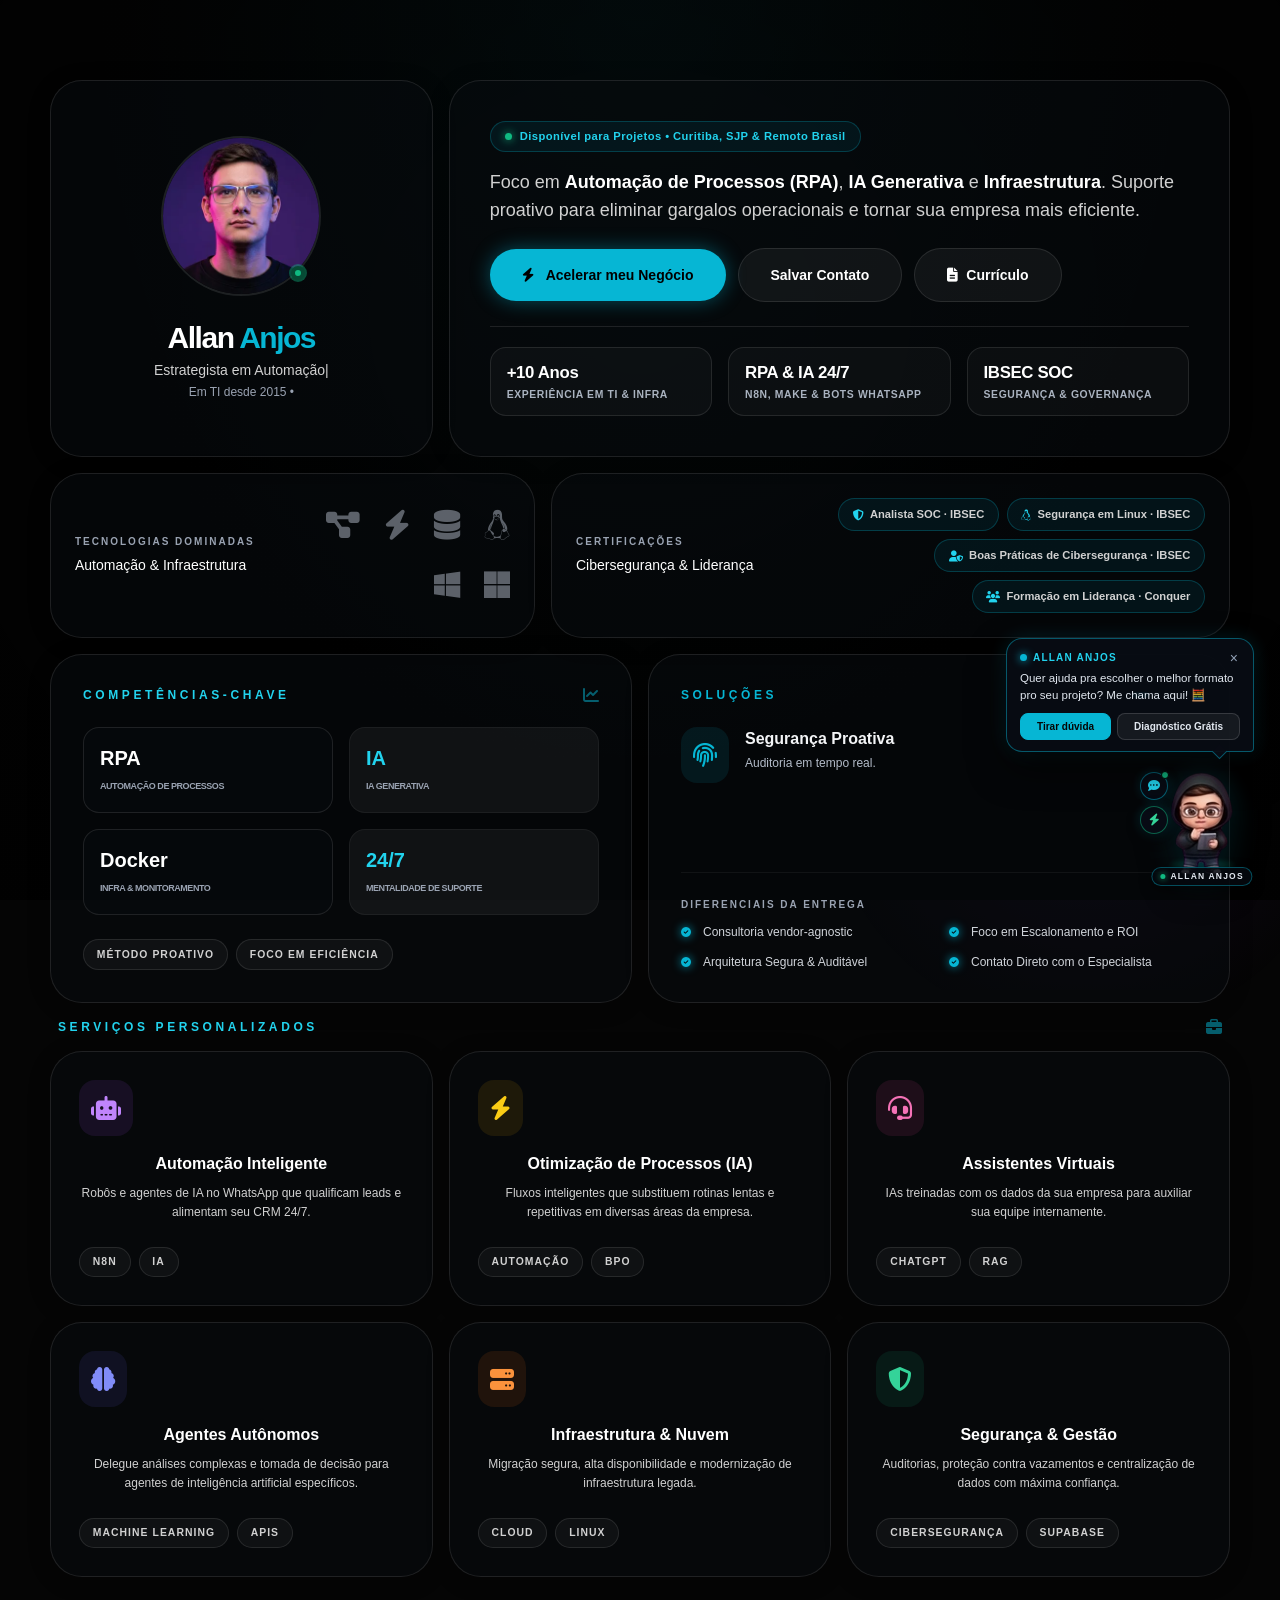
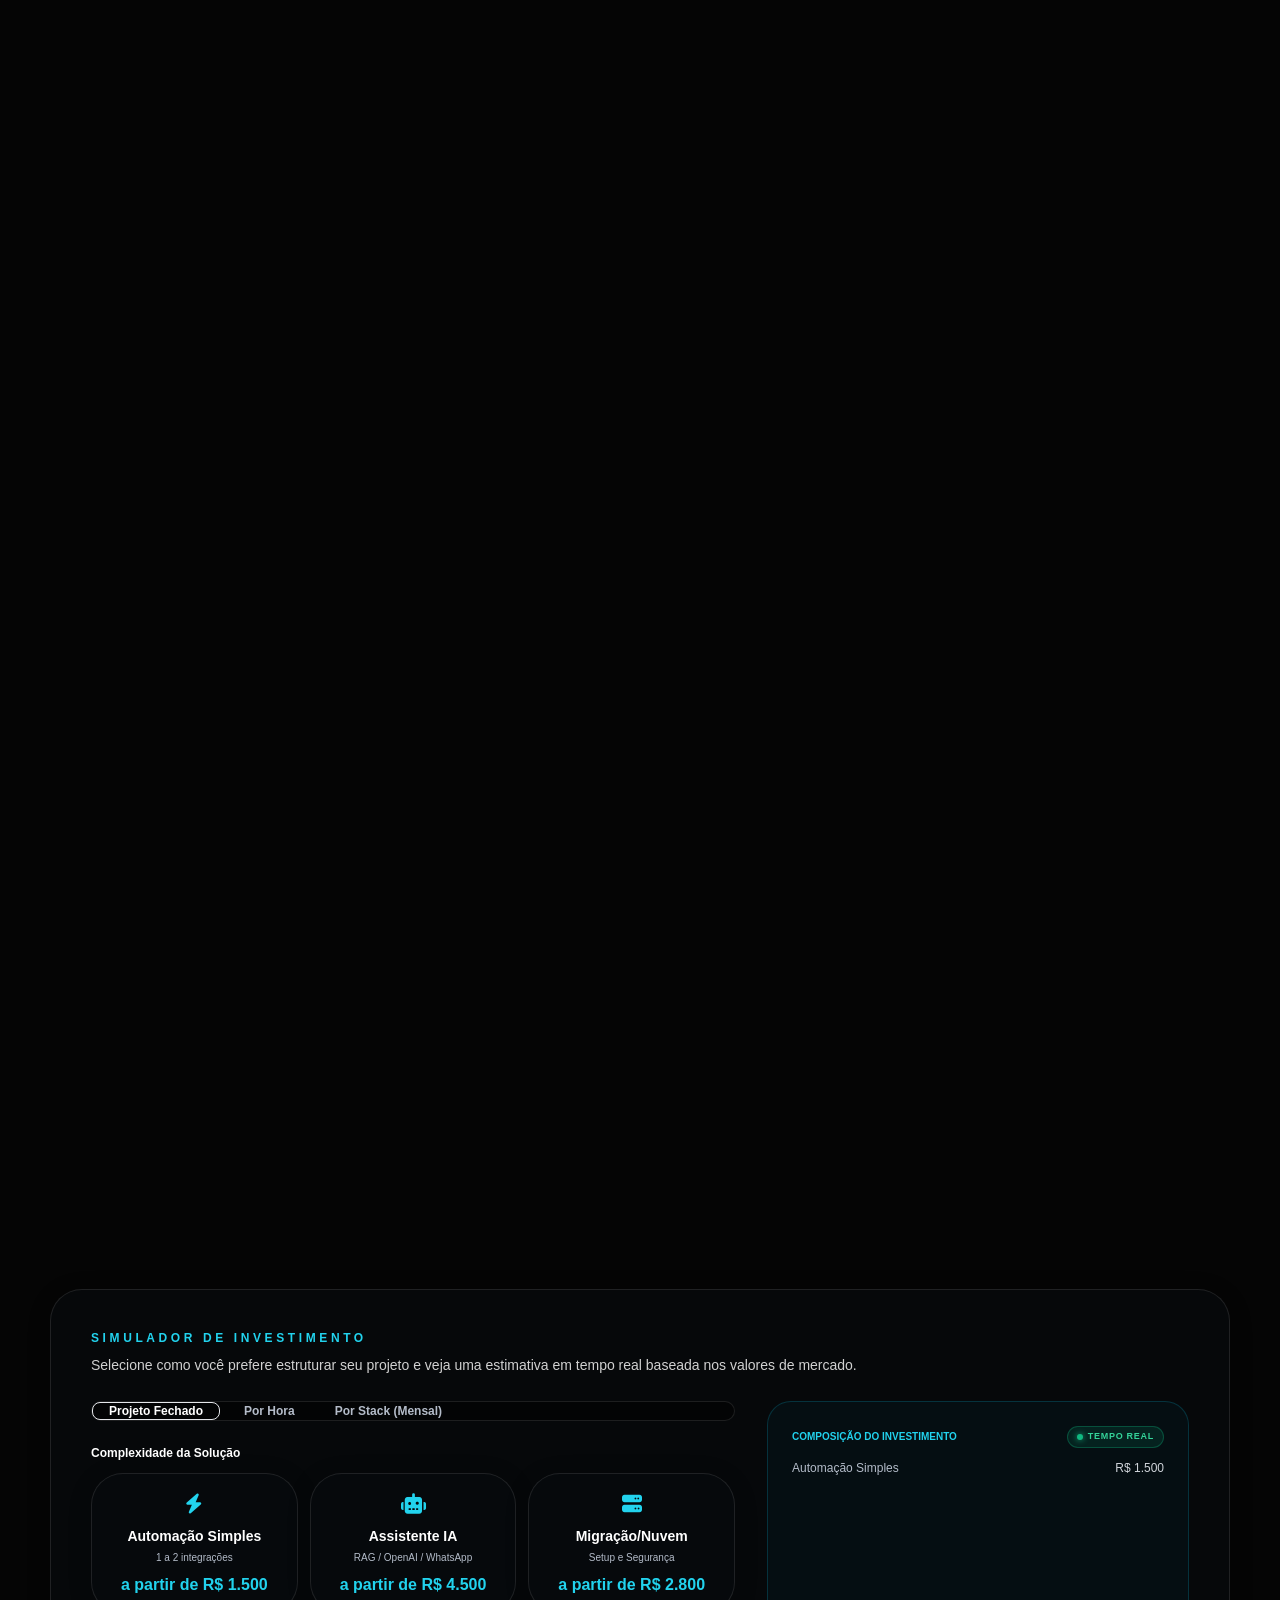
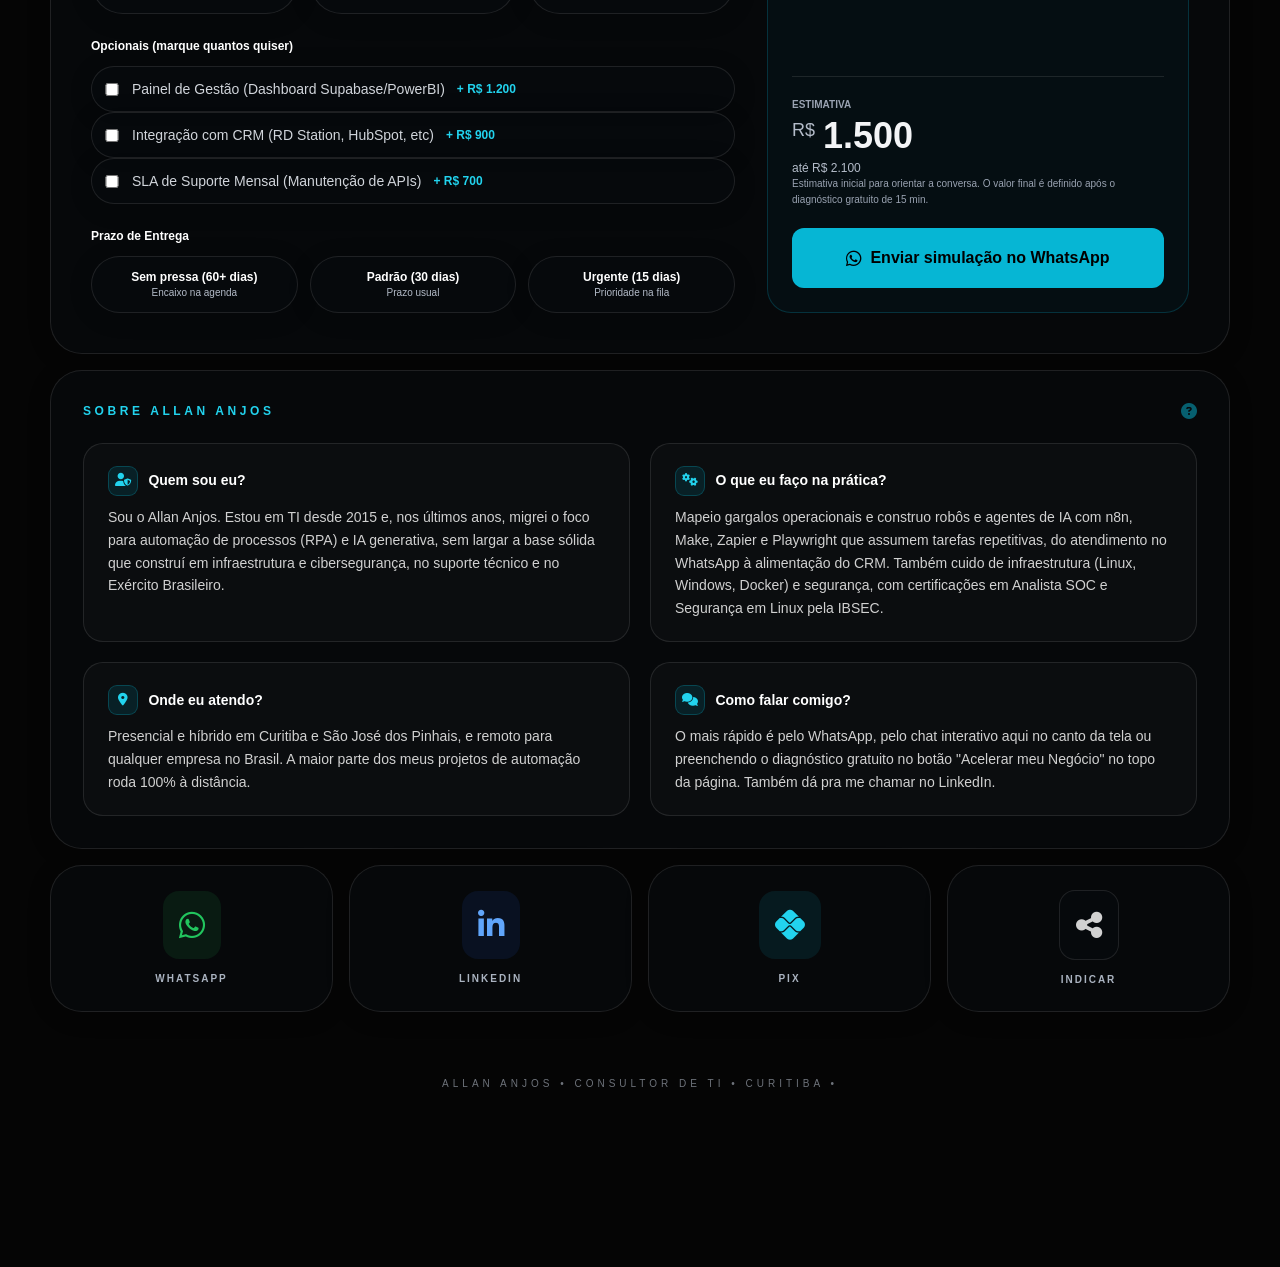
==== commit fb41de56: "feat: expande layout Bento para widescreen desktop e otimiza secoes" ====
--- a/index.html
+++ b/index.html
@@ -164,7 +164,7 @@
 
     <!-- Styles (Tailwind pre-compiled at build time — no runtime CDN/JIT compiler in production) -->
     <link rel="stylesheet" href="./assets/css/tailwind.min.css">
-    <link rel="stylesheet" href="./index.css?v=20">
+    <link rel="stylesheet" href="./index.css?v=21">
     <!-- SEO / Open Graph -->
     <meta property="og:title" content="Allan Anjos | Consultoria em TI e Automação">
     <meta property="og:description" content="Especialista em infraestrutura de TI, cibersegurança e automação RPA. Transforme a tecnologia da sua empresa.">
@@ -210,7 +210,7 @@
     </div>
 
     <!-- Main Bento Content -->
-    <main class="w-full max-w-4xl z-10 space-y-4">
+    <main class="w-full max-w-4xl bento-main z-10 space-y-4">
         
         <!-- Profile & Header -->
         <section class="grid grid-cols-1 md:grid-cols-12 gap-4">
@@ -240,47 +240,70 @@
                 </div>
             </div>
 
-            <div class="md:col-span-8 glass-card p-10 flex flex-col items-center text-center md:items-start md:text-left justify-center space-y-6 animate-fade-in-up delay-100 w-full">
-                <p class="text-theme-secondary text-sm md:text-lg leading-relaxed max-w-xl mx-auto md:mx-0">Foco em <span class="text-theme-primary font-semibold">Automação de Processos (RPA)</span>, <span class="text-theme-primary font-semibold">IA Generativa</span> e <span class="text-theme-primary font-semibold">Infraestrutura</span>. Suporte proativo para tornar sua operação mais eficiente.</p>
-                <div class="pt-2 flex flex-col sm:flex-row items-center justify-center md:justify-start gap-3 w-full">
+            <div class="md:col-span-8 glass-card p-10 flex flex-col items-center text-center md:items-start md:text-left justify-between space-y-6 animate-fade-in-up delay-100 w-full">
+                <div class="space-y-4 w-full">
+                    <div class="hero-status-pill">
+                        <span class="hero-status-dot"></span>
+                        <span>Disponível para Projetos • Curitiba, SJP &amp; Remoto Brasil</span>
+                    </div>
+                    <p class="text-theme-secondary text-sm md:text-lg leading-relaxed hero-lead-text mx-auto md:mx-0">Foco em <span class="text-theme-primary font-semibold">Automação de Processos (RPA)</span>, <span class="text-theme-primary font-semibold">IA Generativa</span> e <span class="text-theme-primary font-semibold">Infraestrutura</span>. Suporte proativo para eliminar gargalos operacionais e tornar sua empresa mais eficiente.</p>
+                </div>
+                <div class="pt-1 flex flex-col sm:flex-row items-center justify-center md:justify-start gap-3 w-full">
                     <button onclick="openConsultationModal()" class="w-full sm:w-auto bg-tech-500 text-black px-8 py-4 rounded-full text-sm font-bold flex items-center justify-center gap-3 group hover:bg-tech-400 transition-all shadow-[0_0_20px_rgba(6,182,212,0.4)]">
                         <i class="fas fa-bolt group-hover:scale-110 transition-transform"></i> Acelerar meu Negócio
                     </button>
                     <button onclick="downloadVCard()" class="w-full sm:w-auto glass-button px-8 py-4 rounded-full text-sm font-bold border border-theme-color hover:border-tech-500/50 hover:text-tech-400 transition-all text-theme-primary">Salvar Contato</button>
                     <a href="./curriculo.html" target="_blank" rel="noopener" class="w-full sm:w-auto glass-button px-8 py-4 rounded-full text-sm font-bold border border-theme-color hover:border-tech-500/50 hover:text-tech-400 transition-all text-theme-primary flex items-center justify-center gap-2"><i class="fas fa-file-lines"></i> Currículo</a>
                 </div>
+                <div class="hero-metrics-grid">
+                    <div class="hero-metric-item">
+                        <span class="hero-metric-value">+10 Anos</span>
+                        <span class="hero-metric-label">Experiência em TI &amp; Infra</span>
+                    </div>
+                    <div class="hero-metric-item">
+                        <span class="hero-metric-value">RPA &amp; IA 24/7</span>
+                        <span class="hero-metric-label">n8n, Make &amp; Bots WhatsApp</span>
+                    </div>
+                    <div class="hero-metric-item">
+                        <span class="hero-metric-value">IBSEC SOC</span>
+                        <span class="hero-metric-label">Segurança &amp; Governança</span>
+                    </div>
+                </div>
             </div>
         </section>
 
-        <!-- Trust & Technologies Banner -->
-        <section class="glass-card p-4 md:p-6 flex flex-col md:flex-row items-center justify-between gap-6 scroll-reveal">
-            <div class="text-center md:text-left min-w-max">
-                <span class="text-[10px] uppercase tracking-[0.2em] text-gray-500 font-bold block mb-1">Tecnologias Dominadas</span>
-                <span class="font-tech text-sm text-theme-primary">Automação & Infraestrutura</span>
-            </div>
-            <div class="flex flex-wrap justify-center md:justify-end gap-6 md:gap-8 text-gray-400 opacity-50">
-                <i class="fas fa-project-diagram tech-icon-wiggle text-2xl md:text-3xl hover:text-[#EA4B71] hover:opacity-100 transition-all cursor-pointer" title="n8n (Workflows)" onclick="openTechModal('n8n')" onkeydown="if(event.key === 'Enter' || event.key === ' ') this.onclick()" role="button" tabindex="0"></i>
-                <i class="fas fa-bolt tech-icon-pulse text-2xl md:text-3xl hover:text-[#A644FF] hover:opacity-100 transition-all cursor-pointer" title="Make (Integrações)" onclick="openTechModal('make')" onkeydown="if(event.key === 'Enter' || event.key === ' ') this.onclick()" role="button" tabindex="0"></i>
-                <i class="fas fa-database tech-icon-float text-2xl md:text-3xl hover:text-[#3ECF8E] hover:opacity-100 transition-all cursor-pointer" title="Supabase" onclick="openTechModal('supabase')" onkeydown="if(event.key === 'Enter' || event.key === ' ') this.onclick()" role="button" tabindex="0"></i>
-                <i class="fab fa-linux tech-icon-float text-2xl md:text-3xl hover:text-[#FCC624] hover:opacity-100 transition-all cursor-pointer" title="Servidores Linux" onclick="openTechModal('linux')" onkeydown="if(event.key === 'Enter' || event.key === ' ') this.onclick()" role="button" tabindex="0"></i>
-                <i class="fab fa-windows tech-icon-wiggle text-2xl md:text-3xl hover:text-[#00A4EF] hover:opacity-100 transition-all cursor-pointer" title="Infraestrutura Windows" onclick="openTechModal('windows')" onkeydown="if(event.key === 'Enter' || event.key === ' ') this.onclick()" role="button" tabindex="0"></i>
-                <i class="fab fa-microsoft tech-icon-pulse text-2xl md:text-3xl hover:text-[#D83B01] hover:opacity-100 transition-all cursor-pointer" title="Microsoft 365" onclick="openTechModal('microsoft365')" onkeydown="if(event.key === 'Enter' || event.key === ' ') this.onclick()" role="button" tabindex="0"></i>
-            </div>
-        </section>
-
-        <!-- Certificações -->
-        <section class="glass-card p-5 md:p-6 flex flex-col md:flex-row md:items-center gap-4 scroll-reveal">
-            <div class="text-center md:text-left min-w-max">
-                <span class="text-[10px] uppercase tracking-[0.2em] text-gray-500 font-bold block mb-1">Certificações</span>
-                <span class="font-tech text-sm text-theme-primary">Cibersegurança &amp; Liderança</span>
-            </div>
-            <div class="flex flex-wrap justify-center md:justify-end gap-2 md:ml-auto">
-                <a href="https://certs.ibsec.com.br/?cert_hash=dd97fa5cf41b55c9" target="_blank" rel="noopener" title="Verificar certificado" class="cert-badge"><i class="fas fa-shield-halved text-tech-400"></i> Analista SOC · IBSEC</a>
-                <a href="https://certs.ibsec.com.br/?cert_hash=fe01ff892d15f840" target="_blank" rel="noopener" title="Verificar certificado" class="cert-badge"><i class="fab fa-linux text-tech-400"></i> Segurança em Linux · IBSEC</a>
-                <a href="https://certs.ibsec.com.br/?cert_hash=7fadbfab9d45fb38" target="_blank" rel="noopener" title="Verificar certificado" class="cert-badge"><i class="fas fa-user-shield text-tech-400"></i> Boas Práticas de Cibersegurança · IBSEC</a>
-                <a href="https://conquerplus.com.br/certificates/44c0664e-6e47-4df5-bc8d-299bde288678" target="_blank" rel="noopener" title="Verificar certificado" class="cert-badge"><i class="fas fa-users text-tech-400"></i> Formação em Liderança · Conquer</a>
-            </div>
-        </section>
+        <!-- Trust & Technologies + Certificações (Side-by-Side on Desktop) -->
+        <div class="bento-trust-grid">
+            <!-- Trust & Technologies Banner -->
+            <section class="glass-card p-4 md:p-6 flex flex-col md:flex-row items-center justify-between gap-6 scroll-reveal">
+                <div class="text-center md:text-left min-w-max">
+                    <span class="text-[10px] uppercase tracking-[0.2em] text-gray-500 font-bold block mb-1">Tecnologias Dominadas</span>
+                    <span class="font-tech text-sm text-theme-primary">Automação &amp; Infraestrutura</span>
+                </div>
+                <div class="flex flex-wrap justify-center md:justify-end gap-6 md:gap-7 text-gray-400 opacity-50">
+                    <i class="fas fa-project-diagram tech-icon-wiggle text-2xl md:text-3xl hover:text-[#EA4B71] hover:opacity-100 transition-all cursor-pointer" title="n8n (Workflows)" onclick="openTechModal('n8n')" onkeydown="if(event.key === 'Enter' || event.key === ' ') this.onclick()" role="button" tabindex="0"></i>
+                    <i class="fas fa-bolt tech-icon-pulse text-2xl md:text-3xl hover:text-[#A644FF] hover:opacity-100 transition-all cursor-pointer" title="Make (Integrações)" onclick="openTechModal('make')" onkeydown="if(event.key === 'Enter' || event.key === ' ') this.onclick()" role="button" tabindex="0"></i>
+                    <i class="fas fa-database tech-icon-float text-2xl md:text-3xl hover:text-[#3ECF8E] hover:opacity-100 transition-all cursor-pointer" title="Supabase" onclick="openTechModal('supabase')" onkeydown="if(event.key === 'Enter' || event.key === ' ') this.onclick()" role="button" tabindex="0"></i>
+                    <i class="fab fa-linux tech-icon-float text-2xl md:text-3xl hover:text-[#FCC624] hover:opacity-100 transition-all cursor-pointer" title="Servidores Linux" onclick="openTechModal('linux')" onkeydown="if(event.key === 'Enter' || event.key === ' ') this.onclick()" role="button" tabindex="0"></i>
+                    <i class="fab fa-windows tech-icon-wiggle text-2xl md:text-3xl hover:text-[#00A4EF] hover:opacity-100 transition-all cursor-pointer" title="Infraestrutura Windows" onclick="openTechModal('windows')" onkeydown="if(event.key === 'Enter' || event.key === ' ') this.onclick()" role="button" tabindex="0"></i>
+                    <i class="fab fa-microsoft tech-icon-pulse text-2xl md:text-3xl hover:text-[#D83B01] hover:opacity-100 transition-all cursor-pointer" title="Microsoft 365" onclick="openTechModal('microsoft365')" onkeydown="if(event.key === 'Enter' || event.key === ' ') this.onclick()" role="button" tabindex="0"></i>
+                </div>
+            </section>
+
+            <!-- Certificações -->
+            <section class="glass-card p-5 md:p-6 flex flex-col md:flex-row md:items-center gap-4 scroll-reveal">
+                <div class="text-center md:text-left min-w-max">
+                    <span class="text-[10px] uppercase tracking-[0.2em] text-gray-500 font-bold block mb-1">Certificações</span>
+                    <span class="font-tech text-sm text-theme-primary">Cibersegurança &amp; Liderança</span>
+                </div>
+                <div class="flex flex-wrap justify-center md:justify-end gap-2 md:ml-auto">
+                    <a href="https://certs.ibsec.com.br/?cert_hash=dd97fa5cf41b55c9" target="_blank" rel="noopener" title="Verificar certificado" class="cert-badge"><i class="fas fa-shield-halved text-tech-400"></i> Analista SOC · IBSEC</a>
+                    <a href="https://certs.ibsec.com.br/?cert_hash=fe01ff892d15f840" target="_blank" rel="noopener" title="Verificar certificado" class="cert-badge"><i class="fab fa-linux text-tech-400"></i> Segurança em Linux · IBSEC</a>
+                    <a href="https://certs.ibsec.com.br/?cert_hash=7fadbfab9d45fb38" target="_blank" rel="noopener" title="Verificar certificado" class="cert-badge"><i class="fas fa-user-shield text-tech-400"></i> Boas Práticas de Cibersegurança · IBSEC</a>
+                    <a href="https://conquerplus.com.br/certificates/44c0664e-6e47-4df5-bc8d-299bde288678" target="_blank" rel="noopener" title="Verificar certificado" class="cert-badge"><i class="fas fa-users text-tech-400"></i> Formação em Liderança · Conquer</a>
+                </div>
+            </section>
+        </div>
 
         <!-- Skill & Solutions -->
         <section class="grid grid-cols-1 md:grid-cols-2 gap-4">
@@ -353,12 +376,18 @@
 
                 <div class="mt-8 pt-6 border-t border-white/5">
                     <p class="text-[10px] uppercase tracking-[0.2em] text-gray-500 font-bold mb-3">Diferenciais da Entrega</p>
-                    <ul class="space-y-3">
+                    <ul class="solucoes-diff-grid">
                         <li class="flex items-center gap-3 text-xs text-gray-300">
                             <i class="fas fa-check-circle text-tech-500 text-[10px] shadow-[0_0_10px_rgba(6,182,212,0.8)] rounded-full"></i> Consultoria vendor-agnostic
                         </li>
                         <li class="flex items-center gap-3 text-xs text-gray-300">
                             <i class="fas fa-check-circle text-tech-500 text-[10px] shadow-[0_0_10px_rgba(6,182,212,0.8)] rounded-full"></i> Foco em Escalonamento e ROI
+                        </li>
+                        <li class="flex items-center gap-3 text-xs text-gray-300">
+                            <i class="fas fa-check-circle text-tech-500 text-[10px] shadow-[0_0_10px_rgba(6,182,212,0.8)] rounded-full"></i> Arquitetura Segura &amp; Auditável
+                        </li>
+                        <li class="flex items-center gap-3 text-xs text-gray-300">
+                            <i class="fas fa-check-circle text-tech-500 text-[10px] shadow-[0_0_10px_rgba(6,182,212,0.8)] rounded-full"></i> Contato Direto com o Especialista
                         </li>
                     </ul>
                 </div>
@@ -477,83 +506,92 @@
         </section>
 
         <!-- Simulador de Orçamento -->
-        <section class="glass-card p-6 md:p-10 space-y-8 scroll-reveal mb-8" id="simulador">
+        <section class="glass-card p-6 md:p-10 space-y-6 scroll-reveal mb-8" id="simulador">
             <div class="flex items-center justify-between">
-                <h2 class="font-tech font-bold text-xs uppercase tracking-[0.3em] text-tech-400">Simulador de Investimento</h2>
-                <i class="fas fa-calculator text-tech-500/50"></i>
-            </div>
-            
-            <p class="text-sm text-theme-secondary mb-6 leading-relaxed">Selecione como você prefere estruturar seu projeto e veja uma estimativa em tempo real baseada nos valores de mercado.</p>
-
-            <!-- Toggle: Modelo de Cobrança -->
-            <div class="flex flex-col sm:flex-row gap-2 mb-8 bg-black/40 p-1.5 rounded-xl border border-white/10 w-full sm:w-fit">
-                <button id="calcTypeProject" class="calc-tab active flex-1 text-xs font-bold py-2 px-4 rounded-lg transition-all text-white bg-tech-500/20 border border-tech-500/50 shadow-[0_0_15px_rgba(6,182,212,0.2)]">Projeto Fechado</button>
-                <button id="calcTypeHour" class="calc-tab flex-1 text-xs font-bold py-2 px-4 rounded-lg transition-all text-gray-400 hover:text-white">Por Hora</button>
-                <button id="calcTypeStack" class="calc-tab flex-1 text-xs font-bold py-2 px-4 rounded-lg transition-all text-gray-400 hover:text-white">Por Stack (Mensal)</button>
-            </div>
-
-            <!-- View: Projeto Fechado — opções injetadas por js/calculator.js a partir de PRICING -->
-            <div id="viewProject" class="calc-view space-y-6">
                 <div>
-                    <label class="block text-xs font-bold text-theme-primary mb-3">Complexidade da Solução</label>
-                    <div id="projOptions" class="grid grid-cols-1 md:grid-cols-3 gap-3"></div>
-                </div>
-
-                <div>
-                    <label class="block text-xs font-bold text-theme-primary mb-3">Opcionais (marque quantos quiser)</label>
-                    <div id="projAddons" class="space-y-2"></div>
-                </div>
-
-                <div>
-                    <label class="block text-xs font-bold text-theme-primary mb-3">Prazo de Entrega</label>
-                    <div id="projUrgency" class="grid grid-cols-1 md:grid-cols-3 gap-3"></div>
-                </div>
-            </div>
-
-            <!-- View: Por Hora -->
-            <div id="viewHour" class="calc-view hidden space-y-6">
-                <div>
-                    <label class="text-xs font-bold text-theme-primary mb-2 flex justify-between">
-                        <span>Horas Estimadas</span>
-                        <span id="hourValueDisplay" class="text-tech-400 font-bold">10h</span>
-                    </label>
-                    <input type="range" id="hourSlider" min="5" max="160" step="5" value="10"
-                           aria-label="Horas estimadas"
-                           class="w-full h-2 bg-gray-700 rounded-lg appearance-none cursor-pointer accent-tech-500 outline-none">
-                    <p id="hourRateHint" class="text-[10px] text-gray-500 mt-2"></p>
-                </div>
-            </div>
-
-            <!-- View: Por Stack -->
-            <div id="viewStack" class="calc-view hidden space-y-6">
-                <p class="text-xs text-gray-400 leading-relaxed">Neste formato, você assina um pacote mensal de horas garantidas ou manutenção contínua das suas ferramentas, garantindo que o seu sistema nunca pare.</p>
-                <div id="stackOptions" class="grid grid-cols-1 md:grid-cols-2 gap-3"></div>
-            </div>
-
-            <!-- Total, detalhamento e CTA -->
-            <div class="mt-8 pt-8 border-t border-white/10 space-y-6">
-                <div>
-                    <span class="text-[10px] uppercase tracking-widest text-gray-500 font-bold block mb-3">Composição do investimento</span>
-                    <ul id="calcBreakdown" class="space-y-2"></ul>
-                </div>
-
-                <div class="flex flex-col md:flex-row md:items-end justify-between gap-6">
-                    <div class="min-w-0">
-                        <span class="text-[10px] uppercase tracking-widest text-gray-500 font-bold block mb-1">Estimativa</span>
-                        <div class="flex items-baseline gap-2 flex-wrap">
-                            <span class="text-lg text-gray-400 font-medium">R$</span>
-                            <span id="calcTotal" class="text-4xl font-bold text-transparent bg-clip-text bg-gradient-to-r from-tech-400 to-tech-600" style="font-feature-settings: 'tnum';">0</span>
-                            <span id="calcSuffix" class="text-base text-gray-400 font-medium"></span>
-                        </div>
-                        <span id="calcTotalMax" class="text-xs text-gray-400 font-medium block mt-1"></span>
-                        <p class="text-[10px] text-gray-500 mt-3 leading-relaxed max-w-sm">Estimativa inicial para orientar a conversa. O valor final é definido após o diagnóstico do seu processo.</p>
-                    </div>
-
-                    <button onclick="window.calculatorModule &amp;&amp; window.calculatorModule.sendToWhatsApp()"
-                            class="xl-button w-full md:w-auto bg-tech-500 text-black font-bold py-4 px-8 rounded-xl hover:bg-tech-400 transition-all shadow-[0_0_20px_rgba(6,182,212,0.2)] flex items-center justify-center gap-2 shrink-0 self-stretch md:self-end">
-                        <i class="fab fa-whatsapp text-lg"></i>
-                        Enviar simulação no WhatsApp
-                    </button>
+                    <h2 class="font-tech font-bold text-xs uppercase tracking-[0.3em] text-tech-400">Simulador de Investimento</h2>
+                    <p class="text-sm text-theme-secondary mt-2 leading-relaxed">Selecione como você prefere estruturar seu projeto e veja uma estimativa em tempo real baseada nos valores de mercado.</p>
+                </div>
+                <i class="fas fa-calculator text-tech-500/50 text-xl hidden sm:block"></i>
+            </div>
+
+            <div class="simulador-bento-grid">
+                <!-- Coluna Esquerda: Controles e Opções -->
+                <div class="simulador-controls-col space-y-6">
+                    <!-- Toggle: Modelo de Cobrança -->
+                    <div class="flex flex-col sm:flex-row gap-2 bg-black/40 p-1.5 rounded-xl border border-white/10 w-full">
+                        <button id="calcTypeProject" class="calc-tab active flex-1 text-xs font-bold py-2.5 px-4 rounded-lg transition-all text-white bg-tech-500/20 border border-tech-500/50 shadow-[0_0_15px_rgba(6,182,212,0.2)]">Projeto Fechado</button>
+                        <button id="calcTypeHour" class="calc-tab flex-1 text-xs font-bold py-2.5 px-4 rounded-lg transition-all text-gray-400 hover:text-white">Por Hora</button>
+                        <button id="calcTypeStack" class="calc-tab flex-1 text-xs font-bold py-2.5 px-4 rounded-lg transition-all text-gray-400 hover:text-white">Por Stack (Mensal)</button>
+                    </div>
+
+                    <!-- View: Projeto Fechado — opções injetadas por js/calculator.js a partir de PRICING -->
+                    <div id="viewProject" class="calc-view space-y-6">
+                        <div>
+                            <label class="block text-xs font-bold text-theme-primary mb-3">Complexidade da Solução</label>
+                            <div id="projOptions" class="grid grid-cols-1 md:grid-cols-3 gap-3"></div>
+                        </div>
+
+                        <div>
+                            <label class="block text-xs font-bold text-theme-primary mb-3">Opcionais (marque quantos quiser)</label>
+                            <div id="projAddons" class="space-y-2"></div>
+                        </div>
+
+                        <div>
+                            <label class="block text-xs font-bold text-theme-primary mb-3">Prazo de Entrega</label>
+                            <div id="projUrgency" class="grid grid-cols-1 md:grid-cols-3 gap-3"></div>
+                        </div>
+                    </div>
+
+                    <!-- View: Por Hora -->
+                    <div id="viewHour" class="calc-view hidden space-y-6">
+                        <div>
+                            <label class="text-xs font-bold text-theme-primary mb-2 flex justify-between">
+                                <span>Horas Estimadas</span>
+                                <span id="hourValueDisplay" class="text-tech-400 font-bold">10h</span>
+                            </label>
+                            <input type="range" id="hourSlider" min="5" max="160" step="5" value="10"
+                                   aria-label="Horas estimadas"
+                                   class="w-full h-2 bg-gray-700 rounded-lg appearance-none cursor-pointer accent-tech-500 outline-none">
+                            <p id="hourRateHint" class="text-[10px] text-gray-500 mt-2"></p>
+                        </div>
+                    </div>
+
+                    <!-- View: Por Stack -->
+                    <div id="viewStack" class="calc-view hidden space-y-6">
+                        <p class="text-xs text-gray-400 leading-relaxed">Neste formato, você assina um pacote mensal de horas garantidas ou manutenção contínua das suas ferramentas, garantindo que o seu sistema nunca pare.</p>
+                        <div id="stackOptions" class="grid grid-cols-1 md:grid-cols-2 gap-3"></div>
+                    </div>
+                </div>
+
+                <!-- Coluna Direita (Desktop) / Rodapé (Mobile): Resumo em Tempo Real e CTA -->
+                <div class="simulador-summary-panel">
+                    <div>
+                        <div class="flex items-center justify-between mb-3">
+                            <span class="text-[10px] uppercase tracking-widest text-tech-400 font-bold">Composição do investimento</span>
+                            <span class="simulador-live-badge"><span class="simulador-live-dot"></span> Tempo Real</span>
+                        </div>
+                        <ul id="calcBreakdown" class="space-y-2.5"></ul>
+                    </div>
+
+                    <div class="simulador-summary-footer">
+                        <div class="min-w-0">
+                            <span class="text-[10px] uppercase tracking-widest text-gray-500 font-bold block mb-1">Estimativa</span>
+                            <div class="flex items-baseline gap-2 flex-wrap">
+                                <span class="text-lg text-gray-400 font-medium">R$</span>
+                                <span id="calcTotal" class="text-4xl font-bold text-transparent bg-clip-text bg-gradient-to-r from-tech-400 to-tech-600" style="font-feature-settings: 'tnum';">0</span>
+                                <span id="calcSuffix" class="text-base text-gray-400 font-medium"></span>
+                            </div>
+                            <span id="calcTotalMax" class="text-xs text-gray-400 font-medium block mt-1"></span>
+                            <p class="text-[10px] text-gray-500 mt-3 leading-relaxed">Estimativa inicial para orientar a conversa. O valor final é definido após o diagnóstico gratuito de 15 min.</p>
+                        </div>
+
+                        <button onclick="window.calculatorModule &amp;&amp; window.calculatorModule.sendToWhatsApp()"
+                                class="xl-button w-full bg-tech-500 text-black font-bold py-4 px-6 rounded-xl hover:bg-tech-400 transition-all shadow-[0_0_20px_rgba(6,182,212,0.2)] flex items-center justify-center gap-2">
+                            <i class="fab fa-whatsapp text-lg"></i>
+                            Enviar simulação no WhatsApp
+                        </button>
+                    </div>
                 </div>
             </div>
         </section>
@@ -564,22 +602,34 @@
                 <h2 class="font-tech font-bold text-xs uppercase tracking-[0.3em] text-tech-400">Sobre Allan Anjos</h2>
                 <i class="fas fa-circle-question text-tech-500/50"></i>
             </div>
-            <div class="space-y-5 text-sm text-theme-secondary leading-relaxed">
-                <div>
-                    <h4 class="font-bold text-theme-primary mb-1">Quem sou eu?</h4>
+            <div class="faq-bento-grid text-sm text-theme-secondary leading-relaxed">
+                <div class="faq-bento-item">
+                    <div class="faq-bento-header">
+                        <span class="faq-bento-icon"><i class="fas fa-user-shield"></i></span>
+                        <h4 class="font-bold text-theme-primary">Quem sou eu?</h4>
+                    </div>
                     <p>Sou o Allan Anjos. Estou em TI desde 2015 e, nos últimos anos, migrei o foco para automação de processos (RPA) e IA generativa, sem largar a base sólida que construí em infraestrutura e cibersegurança, no suporte técnico e no Exército Brasileiro.</p>
                 </div>
-                <div>
-                    <h4 class="font-bold text-theme-primary mb-1">O que eu faço na prática?</h4>
+                <div class="faq-bento-item">
+                    <div class="faq-bento-header">
+                        <span class="faq-bento-icon"><i class="fas fa-gears"></i></span>
+                        <h4 class="font-bold text-theme-primary">O que eu faço na prática?</h4>
+                    </div>
                     <p>Mapeio gargalos operacionais e construo robôs e agentes de IA com n8n, Make, Zapier e Playwright que assumem tarefas repetitivas, do atendimento no WhatsApp à alimentação do CRM. Também cuido de infraestrutura (Linux, Windows, Docker) e segurança, com certificações em Analista SOC e Segurança em Linux pela IBSEC.</p>
                 </div>
-                <div>
-                    <h4 class="font-bold text-theme-primary mb-1">Onde eu atendo?</h4>
+                <div class="faq-bento-item">
+                    <div class="faq-bento-header">
+                        <span class="faq-bento-icon"><i class="fas fa-location-dot"></i></span>
+                        <h4 class="font-bold text-theme-primary">Onde eu atendo?</h4>
+                    </div>
                     <p>Presencial e híbrido em Curitiba e São José dos Pinhais, e remoto para qualquer empresa no Brasil. A maior parte dos meus projetos de automação roda 100% à distância.</p>
                 </div>
-                <div>
-                    <h4 class="font-bold text-theme-primary mb-1">Como falar comigo?</h4>
-                    <p>O mais rápido é pelo WhatsApp ou pode também preencher um formulário através do botão "Acelerar meu Negócio" no topo da página. Também dá pra me chamar no LinkedIn.</p>
+                <div class="faq-bento-item">
+                    <div class="faq-bento-header">
+                        <span class="faq-bento-icon"><i class="fas fa-comments"></i></span>
+                        <h4 class="font-bold text-theme-primary">Como falar comigo?</h4>
+                    </div>
+                    <p>O mais rápido é pelo WhatsApp, pelo chat interativo aqui no canto da tela ou preenchendo o diagnóstico gratuito no botão "Acelerar meu Negócio" no topo da página. Também dá pra me chamar no LinkedIn.</p>
                 </div>
             </div>
         </section>
@@ -702,7 +752,7 @@
     <!-- Libraries (self-hosted: no third-party runtime dependency) -->
     <script src="./assets/vendor/particles/particles.min.js" defer></script>
     <script src="./assets/vendor/qrcodejs/qrcode.min.js" defer></script>
-    <script type="module" src="./app.js?v=20" defer></script>
+    <script type="module" src="./app.js?v=21" defer></script>
 
     <!-- Camada cinematográfica. GSAP e Lenis são servidos localmente:
          o site não usa CDN em nenhum outro ponto. -->
--- a/index.css
+++ b/index.css
@@ -1569,3 +1569,255 @@
         background: rgba(15, 23, 42, 0.2);
     }
 }
+
+
+/* ==========================================================================
+   Desktop Wide-Screen Bento Optimization (>= 1024px / >= 1360px)
+   Aproveita melhor monitores widescreen sem alterar a experiência mobile.
+   ========================================================================== */
+
+@media (min-width: 1024px) {
+    .bento-main {
+        max-width: 1180px !important;
+    }
+}
+
+@media (min-width: 1360px) {
+    .bento-main {
+        max-width: 1260px !important;
+    }
+}
+
+/* Hero Status Pill & Executive Metrics Strip */
+.hero-status-pill {
+    display: inline-flex;
+    align-items: center;
+    gap: 8px;
+    padding: 6px 14px;
+    border-radius: 999px;
+    background: rgba(6, 182, 212, 0.08);
+    border: 1px solid rgba(6, 182, 212, 0.25);
+    font-size: 0.7rem;
+    font-weight: 700;
+    letter-spacing: 0.04em;
+    color: #22d3ee;
+}
+
+[data-theme="light"] .hero-status-pill {
+    background: rgba(6, 182, 212, 0.1);
+    color: #0891b2;
+}
+
+.hero-status-dot {
+    width: 7px;
+    height: 7px;
+    border-radius: 50%;
+    background: #10b981;
+    box-shadow: 0 0 8px #10b981;
+    flex-shrink: 0;
+}
+
+.hero-lead-text {
+    max-width: 36rem;
+}
+
+@media (min-width: 1024px) {
+    .hero-lead-text {
+        max-width: 46rem;
+    }
+}
+
+.hero-metrics-grid {
+    width: 100%;
+    display: grid;
+    grid-template-columns: 1fr;
+    gap: 0.75rem;
+    padding-top: 1.25rem;
+    border-top: 1px solid var(--border-color);
+}
+
+@media (min-width: 640px) {
+    .hero-metrics-grid {
+        grid-template-columns: repeat(3, minmax(0, 1fr));
+        gap: 1rem;
+    }
+}
+
+.hero-metric-item {
+    display: flex;
+    flex-direction: column;
+    gap: 2px;
+    padding: 0.75rem 1rem;
+    border-radius: 1rem;
+    background: rgba(255, 255, 255, 0.03);
+    border: 1px solid var(--border-color);
+}
+
+[data-theme="light"] .hero-metric-item {
+    background: rgba(15, 23, 42, 0.025);
+}
+
+.hero-metric-value {
+    font-family: 'Space Grotesk', sans-serif;
+    font-size: 1.05rem;
+    font-weight: 700;
+    color: var(--text-primary);
+    letter-spacing: -0.02em;
+}
+
+.hero-metric-label {
+    font-size: 0.65rem;
+    font-weight: 600;
+    text-transform: uppercase;
+    letter-spacing: 0.06em;
+    color: var(--text-muted);
+}
+
+/* Tecnologias Dominadas + Certificações Side-by-Side on Desktop */
+.bento-trust-grid {
+    display: flex;
+    flex-direction: column;
+    gap: 1rem;
+}
+
+@media (min-width: 1024px) {
+    .bento-trust-grid {
+        display: grid;
+        grid-template-columns: 5fr 7fr;
+        gap: 1rem;
+        align-items: stretch;
+    }
+}
+
+/* Diferenciais da Entrega 2x2 Grid */
+.solucoes-diff-grid {
+    display: grid;
+    grid-template-columns: 1fr;
+    gap: 0.75rem;
+}
+
+@media (min-width: 640px) {
+    .solucoes-diff-grid {
+        grid-template-columns: repeat(2, minmax(0, 1fr));
+        gap: 0.85rem 1.25rem;
+    }
+}
+
+/* Simulador de Investimento — Split 2 Colunas no Desktop */
+.simulador-bento-grid {
+    display: flex;
+    flex-direction: column;
+    gap: 1.75rem;
+}
+
+@media (min-width: 1024px) {
+    .simulador-bento-grid {
+        display: grid;
+        grid-template-columns: minmax(0, 1.45fr) minmax(320px, 0.95fr);
+        gap: 2rem;
+        align-items: stretch;
+    }
+}
+
+.simulador-summary-panel {
+    display: flex;
+    flex-direction: column;
+    justify-content: space-between;
+    gap: 1.75rem;
+    padding: 1.5rem;
+    border-radius: 1.5rem;
+    background: rgba(6, 182, 212, 0.04);
+    border: 1px solid rgba(6, 182, 212, 0.22);
+}
+
+[data-theme="light"] .simulador-summary-panel {
+    background: rgba(6, 182, 212, 0.06);
+    border-color: rgba(6, 182, 212, 0.28);
+}
+
+.simulador-summary-footer {
+    display: flex;
+    flex-direction: column;
+    gap: 1.25rem;
+    padding-top: 1.25rem;
+    border-top: 1px solid var(--border-color);
+}
+
+.simulador-live-badge {
+    display: inline-flex;
+    align-items: center;
+    gap: 5px;
+    padding: 3px 9px;
+    border-radius: 999px;
+    background: rgba(16, 185, 129, 0.12);
+    border: 1px solid rgba(16, 185, 129, 0.3);
+    font-size: 9px;
+    font-weight: 700;
+    text-transform: uppercase;
+    letter-spacing: 0.08em;
+    color: #34d399;
+}
+
+.simulador-live-dot {
+    width: 6px;
+    height: 6px;
+    border-radius: 50%;
+    background: #10b981;
+    box-shadow: 0 0 6px #10b981;
+}
+
+/* Sobre Allan Anjos / FAQ — Grid 2x2 no Desktop */
+.faq-bento-grid {
+    display: grid;
+    grid-template-columns: 1fr;
+    gap: 1rem;
+}
+
+@media (min-width: 768px) {
+    .faq-bento-grid {
+        grid-template-columns: repeat(2, minmax(0, 1fr));
+        gap: 1.25rem;
+    }
+}
+
+.faq-bento-item {
+    padding: 1.35rem 1.5rem;
+    border-radius: 1.25rem;
+    background: rgba(255, 255, 255, 0.025);
+    border: 1px solid var(--border-color);
+    transition: border-color 0.3s ease, background-color 0.3s ease;
+}
+
+.faq-bento-item:hover {
+    border-color: rgba(6, 182, 212, 0.32);
+    background: rgba(255, 255, 255, 0.045);
+}
+
+[data-theme="light"] .faq-bento-item {
+    background: rgba(15, 23, 42, 0.025);
+}
+
+[data-theme="light"] .faq-bento-item:hover {
+    background: rgba(6, 182, 212, 0.05);
+}
+
+.faq-bento-header {
+    display: flex;
+    align-items: center;
+    gap: 0.65rem;
+    margin-bottom: 0.65rem;
+}
+
+.faq-bento-icon {
+    width: 30px;
+    height: 30px;
+    border-radius: 9px;
+    background: rgba(6, 182, 212, 0.12);
+    border: 1px solid rgba(6, 182, 212, 0.25);
+    color: #22d3ee;
+    display: inline-flex;
+    align-items: center;
+    justify-content: center;
+    font-size: 0.8rem;
+    flex-shrink: 0;
+}
